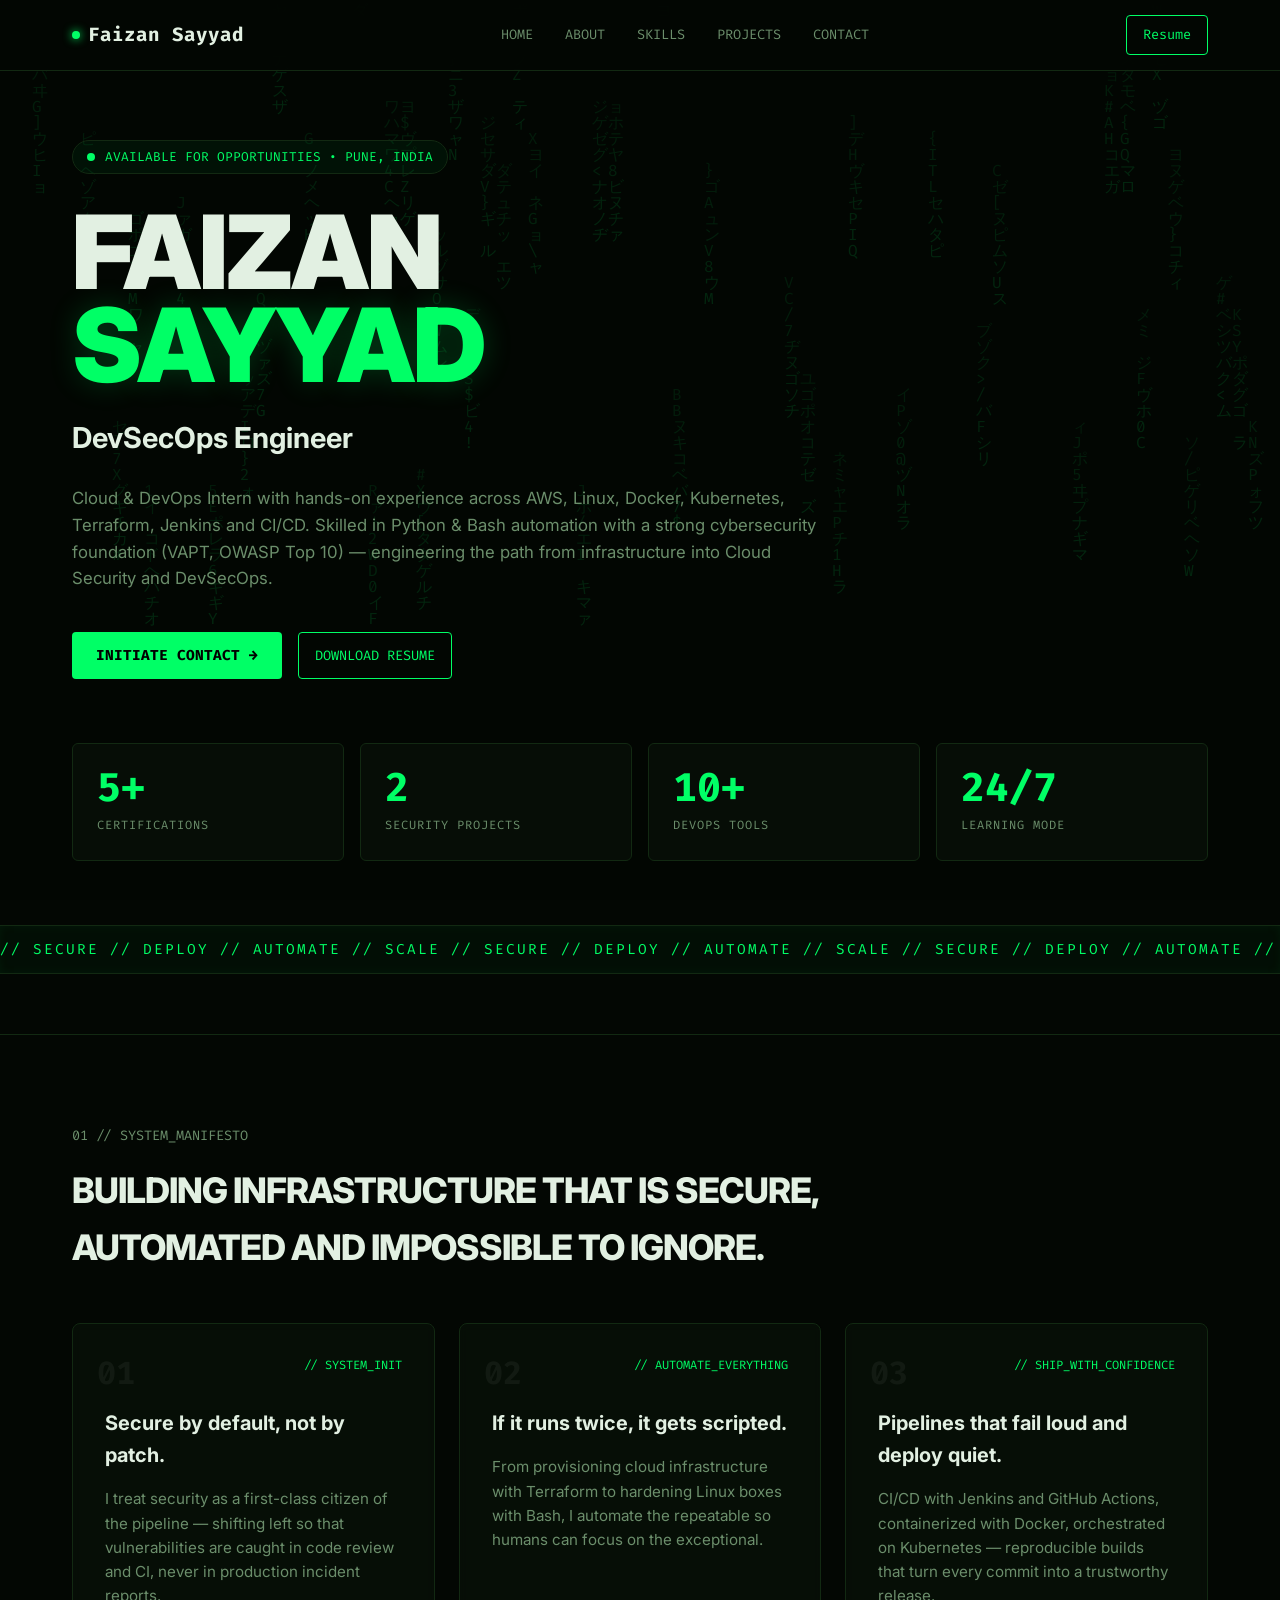
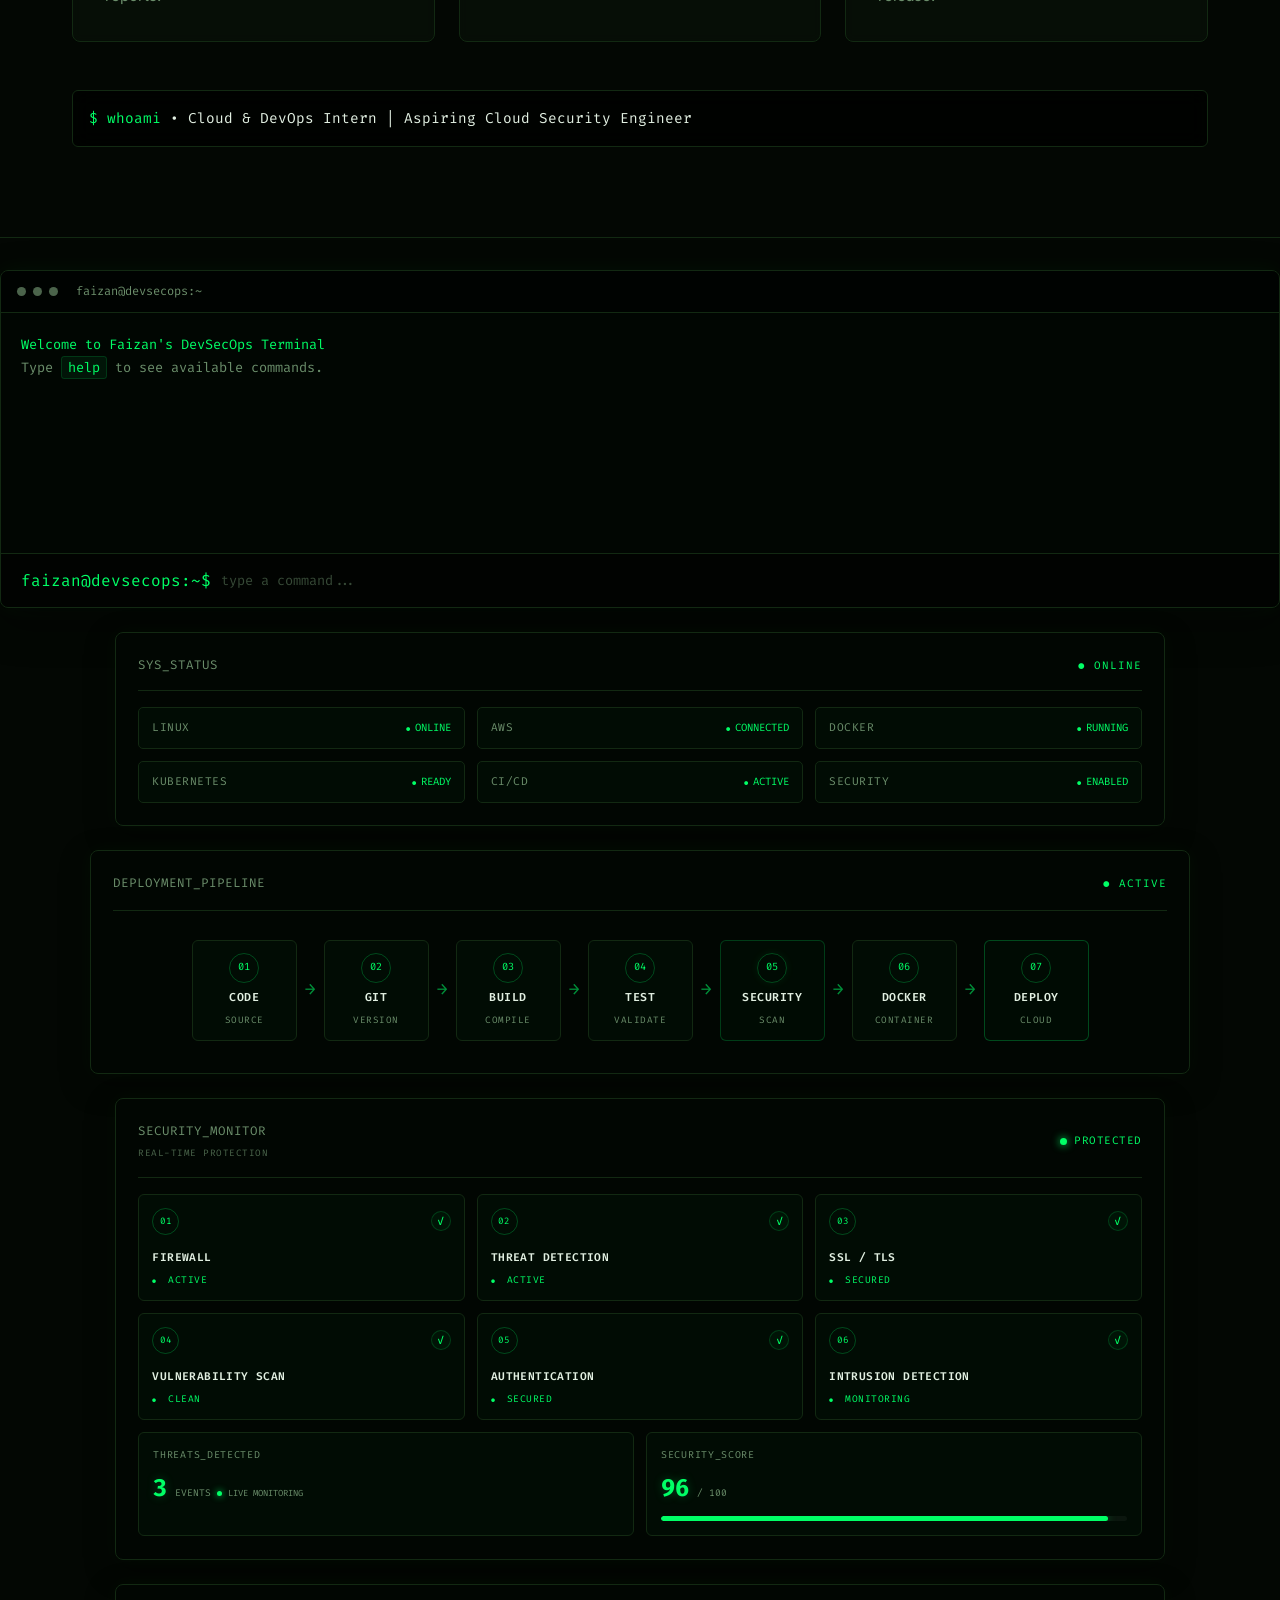
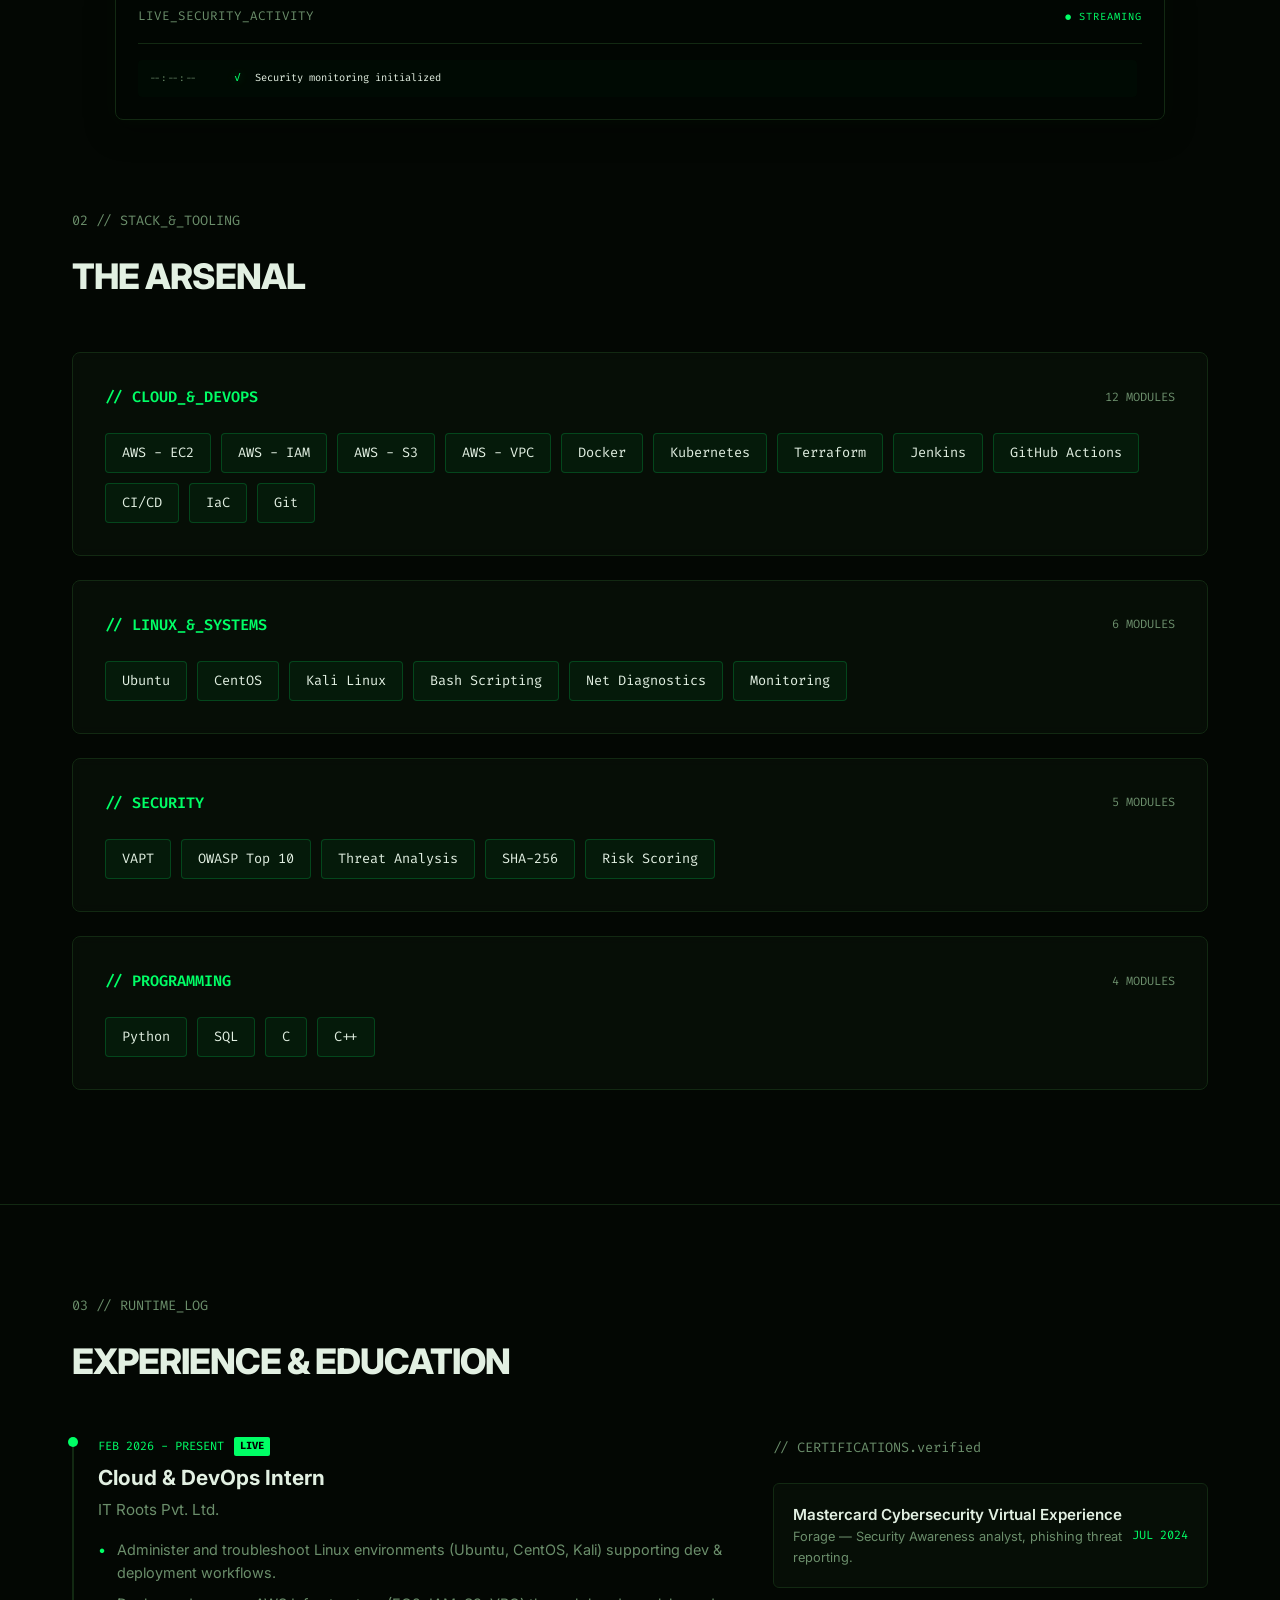
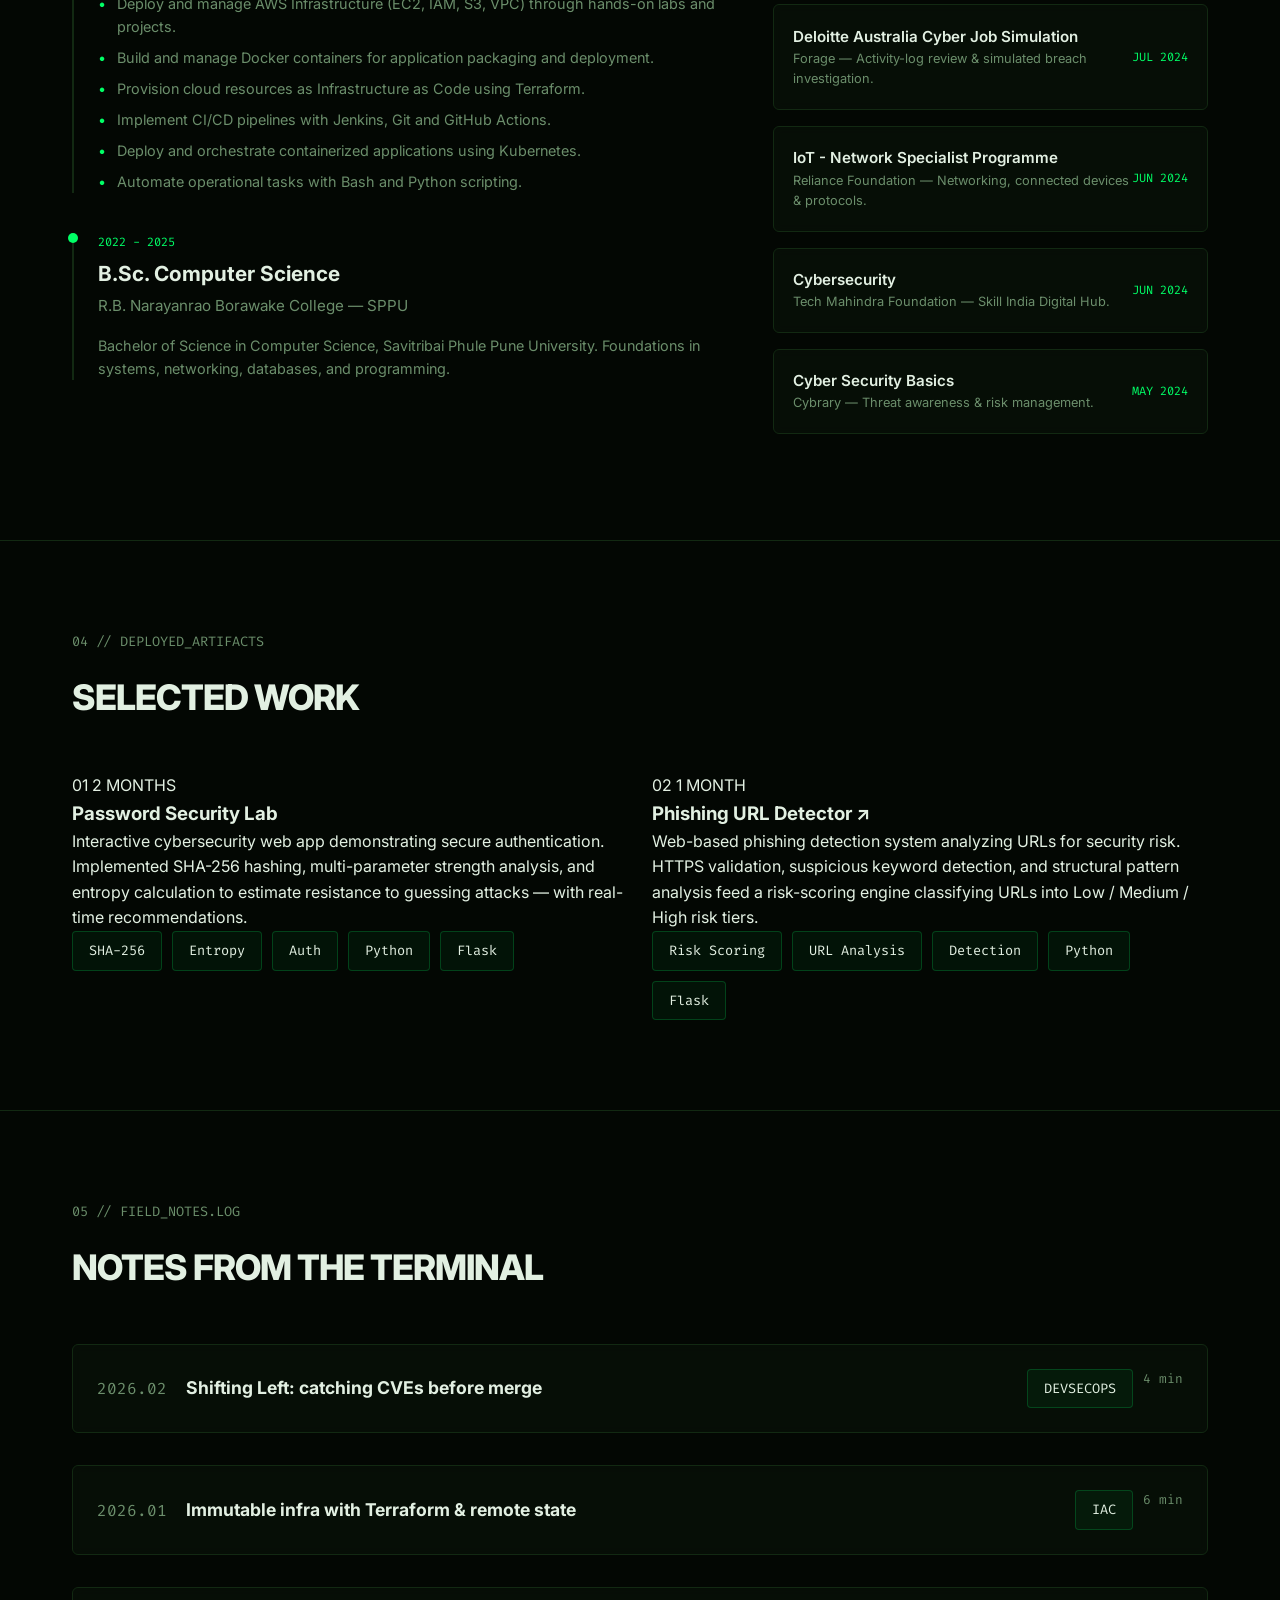
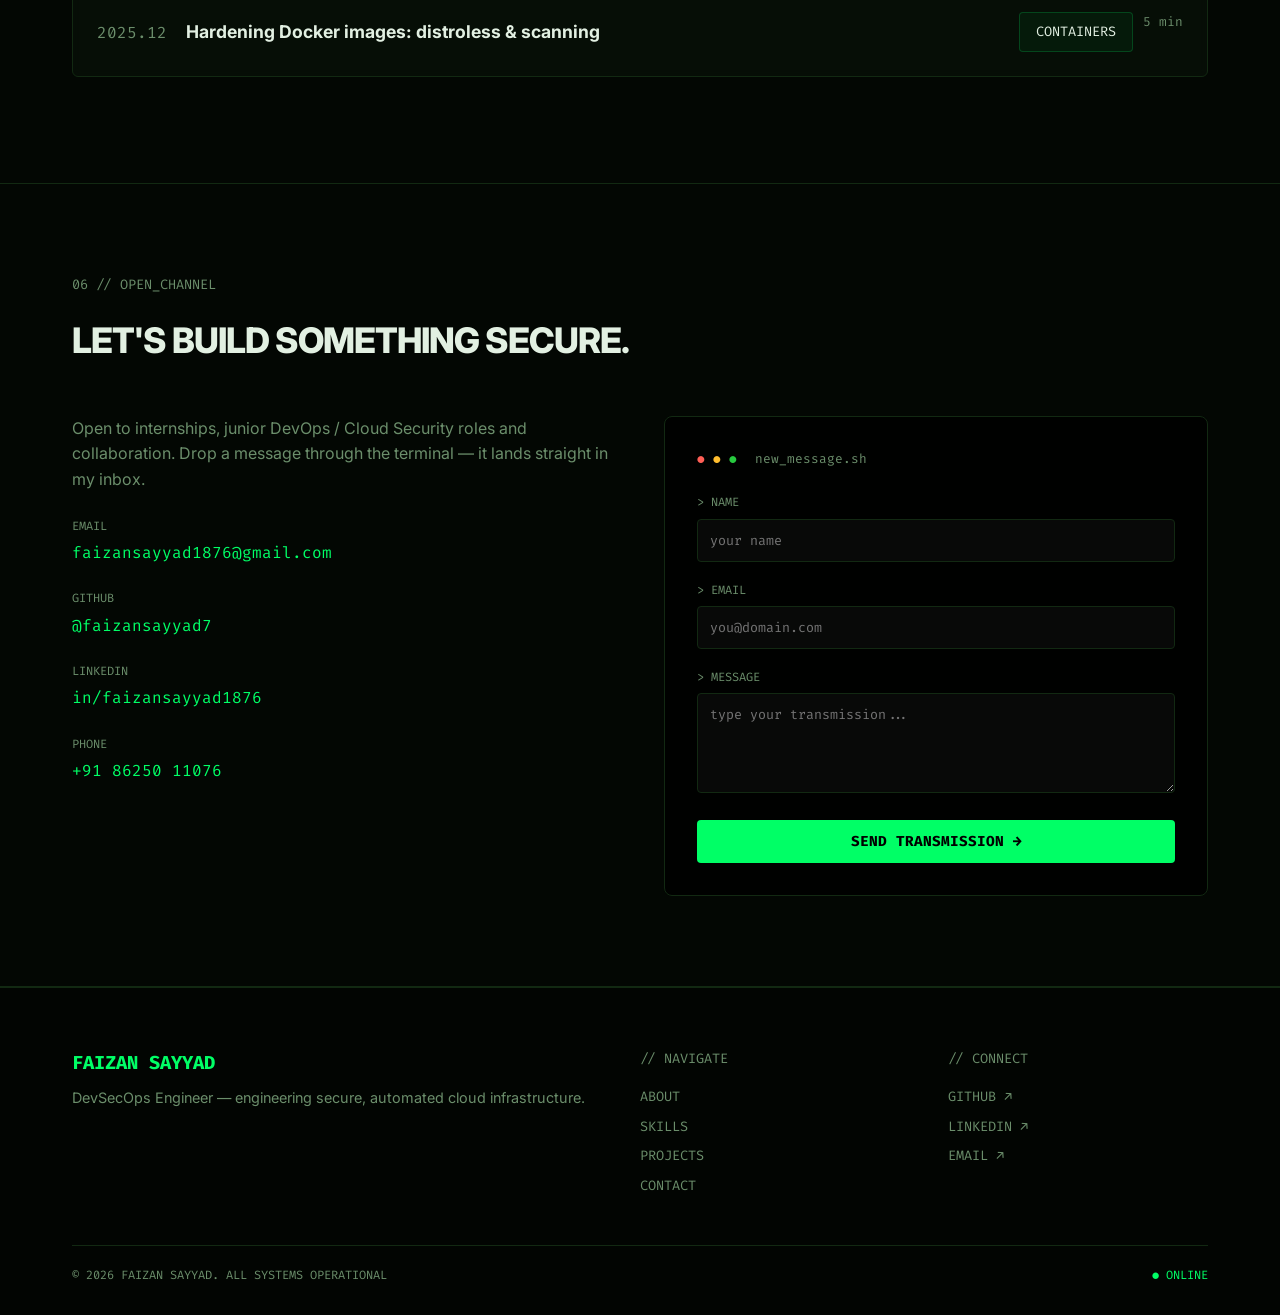
==== index.html @ 51229a8f "Initial DevSecOps portfolio" ====
<!DOCTYPE html>
<html lang="en">
<head>

    <meta charset="UTF-8">
    <meta name="viewport" content="width=device-width, initial-scale=1.0">

    <title>FAIZAN SAYYAD | DevSecOps Engineer</title>


    <!-- =========================================
         FONTS
    ========================================== -->

    <link rel="preconnect" href="https://fonts.googleapis.com">
    <link rel="preconnect" href="https://fonts.gstatic.com" crossorigin>

    <link
        href="https://fonts.googleapis.com/css2?family=Fira+Code:wght@300;400;500;600;700&family=Inter:wght@300;400;600;700;800;900&display=swap"
        rel="stylesheet"
    >


    <!-- =========================================
         CSS FILES
    ========================================== -->

    <link rel="stylesheet" href="css/01-variables.css">
    <link rel="stylesheet" href="css/02-base.css">
    <link rel="stylesheet" href="css/03-header.css">
    <link rel="stylesheet" href="css/04-hero.css">
    <link rel="stylesheet" href="css/05-about.css">
    <link rel="stylesheet" href="css/06-skills.css">
    <link rel="stylesheet" href="css/07-experience.css">
    <link rel="stylesheet" href="css/08-terminal.css">
    <link rel="stylesheet" href="css/08-projects.css">
    <link rel="stylesheet" href="css/09-contact.css">
    <link rel="stylesheet" href="css/09-system-status.css">
    <link rel="stylesheet" href="css/10-footer.css">
    <link rel="stylesheet" href="css/10-devops-pipeline.css">
    <link rel="stylesheet" href="css/11-responsive.css">
    <link rel="stylesheet" href="css/11-security-monitor.css">
    <link rel="stylesheet" href="css/12-security-activity.css">


    <!-- =========================================
         JAVASCRIPT
    ========================================== -->

    <script src="js/01-contact-form.js" defer></script>
    <script src="js/02-matrix.js" defer></script>
    <script src="js/03-animations.js" defer></script>
    <script src="js/04-typing.js" defer></script>
    <script src="js/05-projects.js" defer></script>
    <script src="js/06-main.js" defer></script>
    <script src="js/07-terminal.js" defer></script>
    <script src="js/08-system-status.js" defer></script>

</head>

<body>

    <!-- =========================================
         MATRIX BACKGROUND
    ========================================== -->

    <canvas id="matrix-bg"></canvas>


    <!-- =========================================
         HEADER / NAVIGATION
    ========================================== -->

    <header>

        <div class="container">

            <nav>

                <!-- Logo -->
                <a href="#hero" class="logo">
                    <span class="logo-dot"></span>
                    Faizan Sayyad
                </a>


                <!-- Navigation Links -->
                <ul class="nav-links">

                    <li>
                        <a href="#hero">Home</a>
                    </li>

                    <li>
                        <a href="#about">About</a>
                    </li>

                    <li>
                        <a href="#skills">Skills</a>
                    </li>

                    <li>
                        <a href="#projects">Projects</a>
                    </li>

                    <li>
                        <a href="#contact">Contact</a>
                    </li>

                </ul>


                <!-- Resume Button -->
                <a href="#" class="btn-outline">
                    Resume
                </a>

            </nav>

        </div>

    </header>

<!-- =========================================
     HERO SECTION
========================================= -->

    <section id="hero">
        <div class="container">
            <div class="status-badge">
                <span class="pulse"></span> AVAILABLE FOR OPPORTUNITIES • PUNE, INDIA
            </div>
            
            <h1 class="hero-title">
                FAIZAN
                <span>SAYYAD</span>
            </h1>

            <h2 class="hero-subtitle">DevSecOps Engineer</h2>

            <p class="hero-bio">
                Cloud & DevOps Intern with hands-on experience across AWS, Linux, Docker, Kubernetes, Terraform, Jenkins and CI/CD. Skilled in Python & Bash automation with a strong cybersecurity foundation (VAPT, OWASP Top 10) — engineering the path from infrastructure into Cloud Security and DevSecOps.
            </p>

            <div class="hero-actions">
                <a href="#contact" class="btn-solid">INITIATE CONTACT &rarr;</a>
                <a href="#work" class="btn-outline">DOWNLOAD RESUME</a>
            </div>

            <div class="stats-grid">
                <div class="stat-card">
                    <div class="stat-num">5+</div>
                    <div class="stat-label">Certifications</div>
                </div>
                <div class="stat-card">
                    <div class="stat-num">2</div>
                    <div class="stat-label">Security Projects</div>
                </div>
                <div class="stat-card">
                    <div class="stat-num">10+</div>
                    <div class="stat-label">DevOps Tools</div>
                </div>
                <div class="stat-card">
                    <div class="stat-num">24/7</div>
                    <div class="stat-label">Learning Mode</div>
                </div>
            </div>
        </div>

        <div class="ticker-bar">
            <div class="ticker-content">
                // SECURE // DEPLOY // AUTOMATE // SCALE // SECURE // DEPLOY // AUTOMATE // SCALE // SECURE // DEPLOY // AUTOMATE // SCALE //
            </div>
        </div>
    </section>
    <!-- =========================================
     END HERO SECTION
========================================= -->



    <!-- =========================================
     ABOUT SECTION
========================================= -->

    <section id="about">
        <div class="container">
            <span class="section-tag">01 // SYSTEM_MANIFESTO</span>
            <h2 class="section-heading">BUILDING INFRASTRUCTURE THAT IS SECURE, AUTOMATED AND IMPOSSIBLE TO IGNORE.</h2>

            <div class="cards-3">
                <div class="card">
                    <div class="card-num">01</div>
                    <div class="card-header">// SYSTEM_INIT</div>
                    <h3 class="card-title">Secure by default, not by patch.</h3>
                    <p class="card-text">I treat security as a first-class citizen of the pipeline — shifting left so that vulnerabilities are caught in code review and CI, never in production incident reports.</p>
                </div>

                <div class="card">
                    <div class="card-num">02</div>
                    <div class="card-header">// AUTOMATE_EVERYTHING</div>
                    <h3 class="card-title">If it runs twice, it gets scripted.</h3>
                    <p class="card-text">From provisioning cloud infrastructure with Terraform to hardening Linux boxes with Bash, I automate the repeatable so humans can focus on the exceptional.</p>
                </div>

                <div class="card">
                    <div class="card-num">03</div>
                    <div class="card-header">// SHIP_WITH_CONFIDENCE</div>
                    <h3 class="card-title">Pipelines that fail loud and deploy quiet.</h3>
                    <p class="card-text">CI/CD with Jenkins and GitHub Actions, containerized with Docker, orchestrated on Kubernetes — reproducible builds that turn every commit into a trustworthy release.</p>
                </div>
            </div>

            <div class="whoami-bar">
                <span class="text-green">$ whoami</span> • Cloud & DevOps Intern | Aspiring Cloud Security Engineer
            </div>
        </div>
    </section>

    <!-- =========================================
     END ABOUT SECTION
========================================= -->
<!-- =========================================
     INTERACTIVE DEVOPS TERMINAL
========================================= -->

<div class="dev-terminal" id="dev-terminal">

    <div class="terminal-topbar">
        <div class="terminal-dots">
            <span></span>
            <span></span>
            <span></span>
        </div>

        <div class="terminal-title">
            faizan@devsecops:~
        </div>
    </div>

    <div class="terminal-output">
        <div class="terminal-welcome">
            <span class="terminal-green">
                Welcome to Faizan's DevSecOps Terminal
            </span>

            <br>

            Type
            <span class="terminal-command">help</span>
            to see available commands.
        </div>
    </div>

    <div class="terminal-input-row">

        <span class="terminal-prompt">
            faizan@devsecops:~$
        </span>

        <input
            type="text"
            class="terminal-input"
            autocomplete="off"
            spellcheck="false"
            placeholder="type a command..."
        >

    </div>

</div>

<!-- =========================================
     LIVE SYSTEM STATUS
========================================= -->

<div class="system-status" id="system-status">

    <div class="system-status-header">
        <span>SYS_STATUS</span>
        <span class="status-online">● ONLINE</span>
    </div>

    <div class="status-list">

        <div class="status-item">
            <span class="status-name">LINUX</span>
            <span class="status-value">ONLINE</span>
        </div>

        <div class="status-item">
            <span class="status-name">AWS</span>
            <span class="status-value">CONNECTED</span>
        </div>

        <div class="status-item">
            <span class="status-name">DOCKER</span>
            <span class="status-value">RUNNING</span>
        </div>

        <div class="status-item">
            <span class="status-name">KUBERNETES</span>
            <span class="status-value">READY</span>
        </div>

        <div class="status-item">
            <span class="status-name">CI/CD</span>
            <span class="status-value">ACTIVE</span>
        </div>

        <div class="status-item">
            <span class="status-name">SECURITY</span>
            <span class="status-value">ENABLED</span>
        </div>

    </div>

</div>

<!-- =========================================
     DEVOPS PIPELINE
========================================= -->

<div class="devops-pipeline">

    <div class="pipeline-header">
        <span>DEPLOYMENT_PIPELINE</span>
        <span class="pipeline-status">● ACTIVE</span>
    </div>

    <div class="pipeline-flow">

        <div class="pipeline-stage">
            <div class="pipeline-icon">01</div>
            <div class="pipeline-name">CODE</div>
            <div class="pipeline-desc">SOURCE</div>
        </div>

        <div class="pipeline-arrow">→</div>

        <div class="pipeline-stage">
            <div class="pipeline-icon">02</div>
            <div class="pipeline-name">GIT</div>
            <div class="pipeline-desc">VERSION</div>
        </div>

        <div class="pipeline-arrow">→</div>

        <div class="pipeline-stage">
            <div class="pipeline-icon">03</div>
            <div class="pipeline-name">BUILD</div>
            <div class="pipeline-desc">COMPILE</div>
        </div>

        <div class="pipeline-arrow">→</div>

        <div class="pipeline-stage">
            <div class="pipeline-icon">04</div>
            <div class="pipeline-name">TEST</div>
            <div class="pipeline-desc">VALIDATE</div>
        </div>

        <div class="pipeline-arrow">→</div>

        <div class="pipeline-stage security-stage">
            <div class="pipeline-icon">05</div>
            <div class="pipeline-name">SECURITY</div>
            <div class="pipeline-desc">SCAN</div>
        </div>

        <div class="pipeline-arrow">→</div>

        <div class="pipeline-stage">
            <div class="pipeline-icon">06</div>
            <div class="pipeline-name">DOCKER</div>
            <div class="pipeline-desc">CONTAINER</div>
        </div>

        <div class="pipeline-arrow">→</div>

        <div class="pipeline-stage deploy-stage">
            <div class="pipeline-icon">07</div>
            <div class="pipeline-name">DEPLOY</div>
            <div class="pipeline-desc">CLOUD</div>
        </div>

    </div>

</div>

<!-- =========================================
     SECURITY THREAT MONITOR
========================================= -->

<div class="security-monitor" id="security-monitor">

    <div class="security-header">
        <div>
            <span class="security-label">SECURITY_MONITOR</span>
            <span class="security-subtitle">REAL-TIME PROTECTION</span>
        </div>

        <div class="security-status">
            <span class="security-status-dot"></span>
            PROTECTED
        </div>
    </div>


    <div class="security-grid">

        <div class="security-item">
            <div class="security-item-top">
                <span class="security-icon">01</span>
                <span class="security-check">✓</span>
            </div>

            <div class="security-name">
                FIREWALL
            </div>

            <div class="security-value">
                ACTIVE
            </div>
        </div>


        <div class="security-item">
            <div class="security-item-top">
                <span class="security-icon">02</span>
                <span class="security-check">✓</span>
            </div>

            <div class="security-name">
                THREAT DETECTION
            </div>

            <div class="security-value">
                ACTIVE
            </div>
        </div>


        <div class="security-item">
            <div class="security-item-top">
                <span class="security-icon">03</span>
                <span class="security-check">✓</span>
            </div>

            <div class="security-name">
                SSL / TLS
            </div>

            <div class="security-value">
                SECURED
            </div>
        </div>


        <div class="security-item">
            <div class="security-item-top">
                <span class="security-icon">04</span>
                <span class="security-check">✓</span>
            </div>

            <div class="security-name">
                VULNERABILITY SCAN
            </div>

            <div class="security-value">
                CLEAN
            </div>
        </div>


        <div class="security-item">
            <div class="security-item-top">
                <span class="security-icon">05</span>
                <span class="security-check">✓</span>
            </div>

            <div class="security-name">
                AUTHENTICATION
            </div>

            <div class="security-value">
                SECURED
            </div>
        </div>


        <div class="security-item">
            <div class="security-item-top">
                <span class="security-icon">06</span>
                <span class="security-check">✓</span>
            </div>

            <div class="security-name">
                INTRUSION DETECTION
            </div>

            <div class="security-value">
                MONITORING
            </div>
        </div>

    </div>

    <!-- =========================================
     LIVE SECURITY METRICS
========================================= -->

<div class="security-metrics">

    <div class="security-metric">

        <span class="metric-label">
            THREATS_DETECTED
        </span>

        <span
            class="metric-value"
            id="threat-counter"
        >
            0
        </span>

        <span class="metric-unit">
            EVENTS
        </span>

        <div class="live-indicator">
            LIVE MONITORING
        </div>

    </div>


    <div class="security-metric">

        <span class="metric-label">
            SECURITY_SCORE
        </span>

        <span
            class="metric-value"
            id="security-score-value"
        >
            0
        </span>

        <span class="metric-unit">
            / 100
        </span>

        <div class="security-score">
            <div
                class="security-score-bar"
                id="security-score-bar"
            ></div>
        </div>

    </div>

</div>

</div>

<!-- =========================================
     LIVE SECURITY ACTIVITY
========================================= -->

<div class="security-activity">

    <div class="activity-header">
        <span>LIVE_SECURITY_ACTIVITY</span>

        <span class="activity-live">
            ● STREAMING
        </span>
    </div>

    <div
        class="activity-feed"
        id="security-activity-feed"
    >

        <div class="activity-item">
            <span class="activity-time">
                --:--:--
            </span>

            <span class="activity-status">
                ✓
            </span>

            <span class="activity-message">
                Security monitoring initialized
            </span>
        </div>

    </div>

</div>

    <!-- =========================================
     SKILLS SECTION
========================================= -->

    <section id="skills">
        <div class="container">
            <span class="section-tag">02 // STACK_&_TOOLING</span>
            <h2 class="section-heading">THE ARSENAL</h2>

            <div class="skill-group">
                <div class="skill-header">
                    <span class="skill-title">// CLOUD_&_DEVOPS</span>
                    <span class="skill-count">12 MODULES</span>
                </div>
                <div class="badges">
                    <span class="badge">AWS - EC2</span>
                    <span class="badge">AWS - IAM</span>
                    <span class="badge">AWS - S3</span>
                    <span class="badge">AWS - VPC</span>
                    <span class="badge">Docker</span>
                    <span class="badge">Kubernetes</span>
                    <span class="badge">Terraform</span>
                    <span class="badge">Jenkins</span>
                    <span class="badge">GitHub Actions</span>
                    <span class="badge">CI/CD</span>
                    <span class="badge">IaC</span>
                    <span class="badge">Git</span>
                </div>
            </div>

            <div class="skill-group">
                <div class="skill-header">
                    <span class="skill-title">// LINUX_&_SYSTEMS</span>
                    <span class="skill-count">6 MODULES</span>
                </div>
                <div class="badges">
                    <span class="badge">Ubuntu</span>
                    <span class="badge">CentOS</span>
                    <span class="badge">Kali Linux</span>
                    <span class="badge">Bash Scripting</span>
                    <span class="badge">Net Diagnostics</span>
                    <span class="badge">Monitoring</span>
                </div>
            </div>

            <div class="skill-group">
                <div class="skill-header">
                    <span class="skill-title">// SECURITY</span>
                    <span class="skill-count">5 MODULES</span>
                </div>
                <div class="badges">
                    <span class="badge">VAPT</span>
                    <span class="badge">OWASP Top 10</span>
                    <span class="badge">Threat Analysis</span>
                    <span class="badge">SHA-256</span>
                    <span class="badge">Risk Scoring</span>
                </div>
            </div>

            <div class="skill-group">
                <div class="skill-header">
                    <span class="skill-title">// PROGRAMMING</span>
                    <span class="skill-count">4 MODULES</span>
                </div>
                <div class="badges">
                    <span class="badge">Python</span>
                    <span class="badge">SQL</span>
                    <span class="badge">C</span>
                    <span class="badge">C++</span>
                </div>
            </div>
        </div>
    </section>

    <!-- =========================================
     END SKILLS SECTION
========================================= -->

    <!-- Section 03: Experience & Education -->
    <section id="work">
        <div class="container">
            <span class="section-tag">03 // RUNTIME_LOG</span>
            <h2 class="section-heading">EXPERIENCE & EDUCATION</h2>

            <div class="dual-grid">
                <!-- Left: Experience -->
                <div>
                    <div class="exp-item">
                        <div class="exp-date">
                            FEB 2026 - PRESENT <span class="live-tag">LIVE</span>
                        </div>
                        <h3 class="exp-role">Cloud & DevOps Intern</h3>
                        <div class="exp-company">IT Roots Pvt. Ltd.</div>
                        <ul class="exp-bullets">
                            <li>Administer and troubleshoot Linux environments (Ubuntu, CentOS, Kali) supporting dev & deployment workflows.</li>
                            <li>Deploy and manage AWS Infrastructure (EC2, IAM, S3, VPC) through hands-on labs and projects.</li>
                            <li>Build and manage Docker containers for application packaging and deployment.</li>
                            <li>Provision cloud resources as Infrastructure as Code using Terraform.</li>
                            <li>Implement CI/CD pipelines with Jenkins, Git and GitHub Actions.</li>
                            <li>Deploy and orchestrate containerized applications using Kubernetes.</li>
                            <li>Automate operational tasks with Bash and Python scripting.</li>
                        </ul>
                    </div>

                    <div class="exp-item">
                        <div class="exp-date">2022 - 2025</div>
                        <h3 class="exp-role">B.Sc. Computer Science</h3>
                        <div class="exp-company">R.B. Narayanrao Borawake College — SPPU</div>
                        <p class="text-muted" style="font-size: 0.9rem;">Bachelor of Science in Computer Science, Savitribai Phule Pune University. Foundations in systems, networking, databases, and programming.</p>
                    </div>
                </div>

                <!-- Right: Certifications -->
                <div>
                    <span class="section-tag" style="margin-bottom: 1.5rem;">// CERTIFICATIONS.verified</span>

                    <div class="cert-card">
                        <div>
                            <div class="cert-title">Mastercard Cybersecurity Virtual Experience</div>
                            <div class="cert-desc">Forage — Security Awareness analyst, phishing threat reporting.</div>
                        </div>
                        <div class="cert-date">JUL 2024</div>
                    </div>

                    <div class="cert-card">
                        <div>
                            <div class="cert-title">Deloitte Australia Cyber Job Simulation</div>
                            <div class="cert-desc">Forage — Activity-log review & simulated breach investigation.</div>
                        </div>
                        <div class="cert-date">JUL 2024</div>
                    </div>

                    <div class="cert-card">
                        <div>
                            <div class="cert-title">IoT - Network Specialist Programme</div>
                            <div class="cert-desc">Reliance Foundation — Networking, connected devices & protocols.</div>
                        </div>
                        <div class="cert-date">JUN 2024</div>
                    </div>

                    <div class="cert-card">
                        <div>
                            <div class="cert-title">Cybersecurity</div>
                            <div class="cert-desc">Tech Mahindra Foundation — Skill India Digital Hub.</div>
                        </div>
                        <div class="cert-date">JUN 2024</div>
                    </div>

                    <div class="cert-card">
                        <div>
                            <div class="cert-title">Cyber Security Basics</div>
                            <div class="cert-desc">Cybrary — Threat awareness & risk management.</div>
                        </div>
                        <div class="cert-date">MAY 2024</div>
                    </div>
                </div>
            </div>
        </div>
    </section>

    <!-- =========================================
     PROJECTS SECTION
========================================= -->

    <section id="projects">
        <div class="container">
            <span class="section-tag">04 // DEPLOYED_ARTIFACTS</span>
            <h2 class="section-heading">SELECTED WORK</h2>

            <div class="cards-3">
                <div class="project-card">
                    <div class="project-top">
                        <span>01</span>
                        <span>2 MONTHS</span>
                    </div>
                    <h3 class="project-title">Password Security Lab</h3>
                    <p class="project-desc">Interactive cybersecurity web app demonstrating secure authentication. Implemented SHA-256 hashing, multi-parameter strength analysis, and entropy calculation to estimate resistance to guessing attacks — with real-time recommendations.</p>
                    <div class="badges">
                        <span class="badge">SHA-256</span>
                        <span class="badge">Entropy</span>
                        <span class="badge">Auth</span>
                        <span class="badge">Python</span>
                        <span class="badge">Flask</span>
                    </div>
                </div>

                <div class="project-card">
                    <div class="project-top">
                        <span>02</span>
                        <span>1 MONTH</span>
                    </div>
                    <h3 class="project-title">Phishing URL Detector &nearr;</h3>
                    <p class="project-desc">Web-based phishing detection system analyzing URLs for security risk. HTTPS validation, suspicious keyword detection, and structural pattern analysis feed a risk-scoring engine classifying URLs into Low / Medium / High risk tiers.</p>
                    <div class="badges">
                        <span class="badge">Risk Scoring</span>
                        <span class="badge">URL Analysis</span>
                        <span class="badge">Detection</span>
                        <span class="badge">Python</span>
                        <span class="badge">Flask</span>
                    </div>
                </div>
            </div>
        </div>
    </section>

    <!-- =========================================
     END PROJECTS SECTION
========================================= -->

    <!-- Section 05: Notes / Articles -->
    <section>
        <div class="container">
            <span class="section-tag">05 // FIELD_NOTES.LOG</span>
            <h2 class="section-heading">NOTES FROM THE TERMINAL</h2>

            <div style="display: flex; flex-direction: column; gap: 1rem;">
                <div class="cert-card" style="padding: 1.5rem;">
                    <div>
                        <span class="text-muted font-mono" style="margin-right: 15px;">2026.02</span>
                        <strong style="font-size: 1.1rem;">Shifting Left: catching CVEs before merge</strong>
                    </div>
                    <div class="badges">
                        <span class="badge">DEVSECOPS</span>
                        <span class="text-muted font-mono" style="font-size: 0.8rem;">4 min</span>
                    </div>
                </div>

                <div class="cert-card" style="padding: 1.5rem;">
                    <div>
                        <span class="text-muted font-mono" style="margin-right: 15px;">2026.01</span>
                        <strong style="font-size: 1.1rem;">Immutable infra with Terraform & remote state</strong>
                    </div>
                    <div class="badges">
                        <span class="badge">IAC</span>
                        <span class="text-muted font-mono" style="font-size: 0.8rem;">6 min</span>
                    </div>
                </div>

                <div class="cert-card" style="padding: 1.5rem;">
                    <div>
                        <span class="text-muted font-mono" style="margin-right: 15px;">2025.12</span>
                        <strong style="font-size: 1.1rem;">Hardening Docker images: distroless & scanning</strong>
                    </div>
                    <div class="badges">
                        <span class="badge">CONTAINERS</span>
                        <span class="text-muted font-mono" style="font-size: 0.8rem;">5 min</span>
                    </div>
                </div>
            </div>
        </div>
    </section>

    <!-- =========================================
     CONTACT SECTION
========================================= -->

    <section id="contact">
        <div class="container">
            <span class="section-tag">06 // OPEN_CHANNEL</span>
            <h2 class="section-heading">LET'S BUILD SOMETHING SECURE.</h2>

            <div class="contact-grid">
                <div class="contact-info">
                    <p class="text-muted">
                        Open to internships, junior DevOps / Cloud Security roles and collaboration. Drop a message through the terminal — it lands straight in my inbox.
                    </p>

                    <div class="info-row">
                        <span class="info-label">EMAIL</span>
                        <a href="mailto:faizansayyad1876@gmail.com" class="info-value">faizansayyad1876@gmail.com</a>
                    </div>

                    <div class="info-row">
                        <span class="info-label">GITHUB</span>
                        <a href="https://github.com/faizansayyad7" target="_blank" class="info-value">@faizansayyad7</a>
                    </div>

                    <div class="info-row">
                        <span class="info-label">LINKEDIN</span>
                        <a href="https://linkedin.com/in/faizansayyad1876" target="_blank" class="info-value">in/faizansayyad1876</a>
                    </div>

                    <div class="info-row">
                        <span class="info-label">PHONE</span>
                        <span class="info-value">+91 86250 11076</span>
                    </div>
                </div>

                <div class="terminal-box">
                    <div class="terminal-header">
                        <span style="color: #ff5f56;">●</span>
                        <span style="color: #ffbd2e;">●</span>
                        <span style="color: #27c93f;">●</span>
                        <span style="margin-left: 10px;">new_message.sh</span>
                    </div>
                    <form id="contact-form">
                        <div class="form-group">
                            <label>&gt; NAME</label>
                            <input type="text" class="form-control" placeholder="your name" required>
                        </div>
                        <div class="form-group">
                            <label>&gt; EMAIL</label>
                            <input type="email" class="form-control" placeholder="you@domain.com" required>
                        </div>
                        <div class="form-group">
                            <label>&gt; MESSAGE</label>
                            <textarea class="form-control" placeholder="type your transmission..." required></textarea>
                        </div>
                        <button type="submit" class="btn-solid" style="width: 100%;">SEND TRANSMISSION &rarr;</button>
                    </form>
                </div>
            </div>
        </div>
    </section>
    <!-- =========================================
     END CONTACT SECTION
========================================= -->

    <!-- =========================================
     FOOTER SECTION
========================================= -->

    <footer>
        <div class="container">
            <div class="footer-grid">
                <div>
                    <h3 class="font-mono text-green" style="margin-bottom: 0.5rem;">FAIZAN SAYYAD</h3>
                    <p class="text-muted" style="font-size: 0.9rem;">DevSecOps Engineer — engineering secure, automated cloud infrastructure.</p>
                </div>
                <div>
                    <span class="section-tag">// NAVIGATE</span>
                    <ul class="nav-links" style="flex-direction: column; gap: 8px;">
                        <li><a href="#hero">About</a></li>
                        <li><a href="#stack">Skills</a></li>
                        <li><a href="#projects">Projects</a></li>
                        <li><a href="#contact">Contact</a></li>
                    </ul>
                </div>
                <div>
                    <span class="section-tag">// CONNECT</span>
                    <ul class="nav-links" style="flex-direction: column; gap: 8px;">
                        <li><a href="https://github.com/faizansayyad7" target="_blank">GitHub &nearr;</a></li>
                        <li><a href="https://linkedin.com/in/faizansayyad1876" target="_blank">LinkedIn &nearr;</a></li>
                        <li><a href="mailto:faizansayyad1876@gmail.com">Email &nearr;</a></li>
                    </ul>
                </div>
            </div>

            <div class="footer-bottom">
                <div>&copy; 2026 FAIZAN SAYYAD. ALL SYSTEMS OPERATIONAL</div>
                <div class="text-green">● ONLINE</div>
            </div>
        </div>
    </footer>
    <!-- =========================================
     END FOOTER SECTION
========================================= -->

</body>
</html>
---- css/01-variables.css ----
/*==================================================
  File : 01-variables.css
  Purpose : Global Variables
  Author : Faizan Sayyad
==================================================*/

:root {

    /* ==========================
       Background Colors
    ========================== */

    --bg-color: #030703;
    --bg-card: rgba(8, 16, 8, 0.85);
    --bg-card-hover: #0d1a0d;

    /* ==========================
       Borders
    ========================== */

    --border-color: #122912;
    --border-glow: #00ff66;

    /* ==========================
       Accent Colors
    ========================== */

    --accent-green: #00ff66;
    --accent-dim: #00b347;

    /* ==========================
       Text Colors
    ========================== */

    --text-main: #e2f0e2;
    --text-muted: #6b8e6b;

    /* ==========================
       Fonts
    ========================== */

    --font-mono: "Fira Code", monospace;
    --font-sans: "Inter", sans-serif;

}
---- css/02-base.css ----
/*==================================================
  File : 02-base.css
  Purpose : Base Styles & Global Helpers
  Author : Faizan Sayyad
==================================================*/

/* ==========================================
   RESET
========================================== */

* {
    margin: 0;
    padding: 0;
    box-sizing: border-box;
}

html {
    scroll-behavior: smooth;
}

body {
    background-color: var(--bg-color);
    color: var(--text-main);
    font-family: var(--font-sans);
    line-height: 1.6;
    /* Removed the static grid background since we now have the live canvas */
}

/* ==========================================
   LIVE MATRIX BACKGROUND
========================================== */

#matrix-bg {
    position: fixed;
    top: 0;
    left: 0;
    width: 100vw;
    height: 100vh;
    z-index: -1;
    opacity: 0.12;
    pointer-events: none;
}

/* ==========================================
   CONTAINER
========================================== */

.container {
    max-width: 1200px;
    margin: 0 auto;
    padding: 0 2rem;
}

/* ==========================================
   TYPOGRAPHY HELPERS
========================================== */

.font-mono {
    font-family: var(--font-mono);
}

.text-green {
    color: var(--accent-green);
}

.text-muted {
    color: var(--text-muted);
}
---- css/03-header.css ----
/*==================================================
  File : 03-header.css
  Purpose : Header & Navigation
  Author : Faizan Sayyad
==================================================*/

/* ==========================================
   HEADER
========================================== */

header {
    position: fixed;
    top: 0;
    left: 0;
    width: 100%;
    background: rgba(3, 7, 3, 0.8);
    backdrop-filter: blur(12px);
    border-bottom: 1px solid var(--border-color);
    z-index: 1000;
}

/* ==========================================
   NAVBAR
========================================== */

nav {
    display: flex;
    justify-content: space-between;
    align-items: center;
    height: 70px;
}

/* ==========================================
   LOGO
========================================== */

.logo {
    font-family: var(--font-mono);
    font-weight: 700;
    font-size: 1.2rem;
    color: var(--text-main);
    text-decoration: none;
    display: flex;
    align-items: center;
    gap: 8px;
    transition: 0.3s ease;
}

.logo:hover {
    text-shadow: 0 0 10px rgba(0, 255, 102, 0.5);
}

.logo-dot {
    width: 8px;
    height: 8px;
    background: var(--accent-green);
    border-radius: 50%;
    box-shadow: 0 0 10px var(--accent-green);
}

/* ==========================================
   NAV LINKS
========================================== */

.nav-links {
    display: flex;
    gap: 2rem;
    list-style: none;
    font-family: var(--font-mono);
    font-size: 0.85rem;
    text-transform: uppercase;
}

.nav-links a {
    color: var(--text-muted);
    text-decoration: none;
    position: relative;
    padding-bottom: 4px;
    transition: 0.3s;
}

.nav-links a::after {
    content: "";
    position: absolute;
    width: 0;
    height: 2px;
    bottom: 0;
    left: 0;
    background-color: var(--accent-green);
    transition: width 0.3s cubic-bezier(0.25, 1, 0.5, 1);
}

.nav-links a:hover {
    color: var(--accent-green);
}

.nav-links a:hover::after {
    width: 100%;
}

/* ==========================================
   BUTTONS
========================================== */

.btn-outline {
    border: 1px solid var(--accent-green);
    color: var(--accent-green);
    padding: 8px 16px;
    font-family: var(--font-mono);
    font-size: 0.85rem;
    text-decoration: none;
    border-radius: 4px;
    transition: all 0.3s ease;
    display: inline-flex;
    align-items: center;
    gap: 6px;
}

.btn-outline:hover {
    background: rgba(0, 255, 102, 0.15);
    box-shadow: 0 0 15px rgba(0, 255, 102, 0.4);
    transform: translateY(-2px);
}

.btn-solid {
    background: var(--accent-green);
    color: #000;
    font-weight: 700;
    padding: 12px 24px;
    font-family: var(--font-mono);
    font-size: 0.9rem;
    text-decoration: none;
    border-radius: 4px;
    transition: all 0.3s cubic-bezier(0.175, 0.885, 0.32, 1.275);
    display: inline-flex;
    align-items: center;
    justify-content: center;
    gap: 8px;
    border: none;
    cursor: pointer;
}

.btn-solid:hover {
    box-shadow: 0 0 25px rgba(0, 255, 102, 0.6);
    transform: translateY(-3px) scale(1.02);
}
---- css/04-hero.css ----
/*==================================================
  File : 04-hero.css
  Purpose : Hero Section
  Author : Faizan Sayyad
==================================================*/

/* ==========================================
   HERO SECTION
========================================== */

#hero {
    padding-top: 140px;
    padding-bottom: 60px;
}

/* ==========================================
   STATUS BADGE
========================================== */

.status-badge {
    display: inline-flex;
    align-items: center;
    gap: 10px;
    font-family: var(--font-mono);
    font-size: 0.8rem;
    color: var(--accent-green);
    background: rgba(0, 255, 102, 0.05);
    border: 1px solid var(--border-color);
    padding: 6px 14px;
    border-radius: 20px;
    margin-bottom: 2rem;
    transition: 0.3s;
}

.status-badge:hover {
    border-color: rgba(0, 255, 102, 0.4);
    box-shadow: 0 0 10px rgba(0, 255, 102, 0.1);
}

.pulse {
    width: 8px;
    height: 8px;
    background: var(--accent-green);
    border-radius: 50%;
    animation: pulse 1.5s infinite;
}

@keyframes pulse {
    0% {
        transform: scale(0.95);
        box-shadow: 0 0 0 0 rgba(0, 255, 102, 0.7);
    }

    70% {
        transform: scale(1);
        box-shadow: 0 0 0 8px rgba(0, 255, 102, 0);
    }

    100% {
        transform: scale(0.95);
        box-shadow: 0 0 0 0 rgba(0, 255, 102, 0);
    }
}

/* ==========================================
   HERO CONTENT
========================================== */

.hero-title {
    font-size: clamp(3.5rem, 8vw, 7rem);
    font-weight: 900;
    line-height: 0.9;
    letter-spacing: -2px;
    margin-bottom: 1.5rem;
    text-transform: uppercase;
}

.hero-title span {
    display: block;
    color: var(--accent-green);
    text-shadow: 0 0 30px rgba(0, 255, 102, 0.2);
}

.hero-subtitle {
    font-size: 1.8rem;
    font-weight: 700;
    margin-bottom: 1.5rem;
}

.hero-bio {
    max-width: 750px;
    color: var(--text-muted);
    font-size: 1.05rem;
    margin-bottom: 2.5rem;
}

/* ==========================================
   HERO BUTTONS
========================================== */

.hero-actions {
    display: flex;
    gap: 1rem;
    flex-wrap: wrap;
    margin-bottom: 4rem;
}

/* ==========================================
   STATS GRID
========================================== */

.stats-grid {
    display: grid;
    grid-template-columns: repeat(auto-fit, minmax(200px, 1fr));
    gap: 1rem;
    margin-bottom: 4rem;
}

.stat-card {
    background: var(--bg-card);
    border: 1px solid var(--border-color);
    padding: 1.5rem;
    border-radius: 6px;
    transition: all 0.4s cubic-bezier(0.175, 0.885, 0.32, 1.275);
    backdrop-filter: blur(5px);
}

.stat-card:hover {
    transform: translateY(-5px);
    border-color: rgba(0, 255, 102, 0.3);
    box-shadow:
        0 10px 20px rgba(0, 0, 0, 0.5),
        0 0 15px rgba(0, 255, 102, 0.1) inset;
}

.stat-num {
    font-family: var(--font-mono);
    font-size: 2.5rem;
    font-weight: 700;
    color: var(--accent-green);
    line-height: 1;
    margin-bottom: 0.5rem;
}

.stat-label {
    font-family: var(--font-mono);
    font-size: 0.75rem;
    color: var(--text-muted);
    text-transform: uppercase;
    letter-spacing: 1px;
}

/* ==========================================
   TICKER BAR
========================================== */

.ticker-bar {
    background: rgba(0, 255, 102, 0.03);
    border-top: 1px solid var(--border-color);
    border-bottom: 1px solid var(--border-color);
    padding: 12px 0;
    overflow: hidden;
    white-space: nowrap;
    font-family: var(--font-mono);
    color: var(--accent-green);
    font-size: 0.9rem;
    letter-spacing: 2px;
    box-shadow: 0 0 10px rgba(0, 255, 102, 0.05) inset;
}

.ticker-content {
    display: inline-block;
    animation: ticker 25s linear infinite;
}

@keyframes ticker {
    0% {
        transform: translateX(0);
    }

    100% {
        transform: translateX(-50%);
    }
}
---- css/05-about.css ----
/*==================================================*
 * File : 05-about.css
 * Purpose : About Section & Feature Cards
 * Author : Faizan Sayyad
 *==================================================*/

/* ==========================================
   SECTIONS
========================================== */

section {
    padding: 90px 0;
    border-bottom: 1px solid var(--border-color);
}

.section-tag {
    font-family: var(--font-mono);
    color: var(--text-muted);
    font-size: 0.85rem;
    margin-bottom: 1rem;
    display: block;
}

.section-heading {
    font-size: 2.2rem;
    font-weight: 800;
    letter-spacing: -1px;
    margin-bottom: 3rem;
    max-width: 900px;
}


/* ==========================================
   CARDS GRID
========================================== */

.cards-3 {
    display: grid;
    grid-template-columns: repeat(auto-fit, minmax(300px, 1fr));
    gap: 1.5rem;
}


/* ==========================================
   FEATURE CARDS
========================================== */

.card {
    background: var(--bg-card);
    border: 1px solid var(--border-color);
    padding: 2rem;
    border-radius: 8px;
    position: relative;
    backdrop-filter: blur(5px);
    transition: all 0.4s cubic-bezier(0.175, 0.885, 0.32, 1.275);
}

.card:hover {
    border-color: var(--accent-green);
    transform: translateY(-8px) scale(1.01);
    box-shadow:
        0 15px 30px rgba(0, 0, 0, 0.6),
        0 0 20px rgba(0, 255, 102, 0.15);
}

.card-num {
    font-family: var(--font-mono);
    font-size: 2rem;
    font-weight: 700;
    color: rgba(255, 255, 255, 0.05);
    position: absolute;
    top: 1.5rem;
    left: 1.5rem;
    transition: color 0.4s;
}

.card:hover .card-num {
    color: rgba(0, 255, 102, 0.15);
}

.card-header {
    display: flex;
    justify-content: flex-end;
    font-family: var(--font-mono);
    font-size: 0.75rem;
    color: var(--accent-green);
    margin-bottom: 2rem;
}

.card-title {
    font-size: 1.25rem;
    font-weight: 700;
    margin-bottom: 1rem;
}

.card-text {
    color: var(--text-muted);
    font-size: 0.95rem;
}


/* ==========================================
   WHOAMI BAR
========================================== */

.whoami-bar {
    margin-top: 3rem;
    background: rgba(0, 0, 0, 0.7);
    backdrop-filter: blur(10px);
    border: 1px solid var(--border-color);
    padding: 1rem;
    font-family: var(--font-mono);
    font-size: 0.9rem;
    border-radius: 6px;
}
---- css/06-skills.css ----
/*==================================================
  File : 06-skills.css
  Purpose : Skills & Tech Badges
  Author : Faizan Sayyad
==================================================*/

/* ==========================================
   TECH BADGES / SKILLS
========================================== */

.skill-group {
    background: var(--bg-card);
    border: 1px solid var(--border-color);
    padding: 2rem;
    border-radius: 8px;
    margin-bottom: 1.5rem;
    backdrop-filter: blur(5px);
    transition: border-color 0.4s;
}

.skill-group:hover {
    border-color: rgba(0, 255, 102, 0.3);
}

.skill-header {
    display: flex;
    justify-content: space-between;
    align-items: center;
    margin-bottom: 1.5rem;
}

.skill-title {
    font-family: var(--font-mono);
    color: var(--accent-green);
    font-size: 0.95rem;
    font-weight: 600;
}

.skill-count {
    font-family: var(--font-mono);
    font-size: 0.75rem;
    color: var(--text-muted);
}

.badges {
    display: flex;
    flex-wrap: wrap;
    gap: 10px;
}

/* Hover Lift on Badges */

.badge {
    background: rgba(0, 255, 102, 0.05);
    border: 1px solid rgba(0, 255, 102, 0.2);
    color: var(--text-main);
    padding: 8px 16px;
    font-family: var(--font-mono);
    font-size: 0.85rem;
    border-radius: 4px;
    transition: all 0.3s cubic-bezier(0.25, 1, 0.5, 1);
    cursor: default;
}

.badge:hover {
    background: var(--accent-green);
    color: #000;
    font-weight: 600;
    transform: translateY(-4px);
    box-shadow: 0 5px 15px rgba(0, 255, 102, 0.3);
}
---- css/07-experience.css ----
/*==================================================*
 * File : 07-experience.css
 * Purpose : Experience, Education & Certifications
 * Author : Faizan Sayyad
 *==================================================*/


/* ==========================================
   EXPERIENCE & EDUCATION GRID
========================================== */

.dual-grid {
    display: grid;
    grid-template-columns: 1.2fr 0.8fr;
    gap: 3rem;
    align-items: start;
}


/* ==========================================
   EXPERIENCE ITEM
========================================== */

.exp-item {
    border-left: 2px solid var(--border-color);
    padding-left: 1.5rem;
    position: relative;
    margin-bottom: 2.5rem;
    transition: border-color 0.3s ease;
}

.exp-item:hover {
    border-left-color: var(--accent-green);
}


/* Timeline Dot */

.exp-item::before {
    content: '';
    position: absolute;
    left: -6px;
    top: 0;
    width: 10px;
    height: 10px;
    background: var(--accent-green);
    border-radius: 50%;
    transition: box-shadow 0.3s ease;
}

.exp-item:hover::before {
    box-shadow: 0 0 10px var(--accent-green);
}


/* ==========================================
   EXPERIENCE DATE
========================================== */

.exp-date {
    font-family: var(--font-mono);
    font-size: 0.75rem;
    color: var(--accent-green);
    margin-bottom: 0.3rem;

    display: flex;
    align-items: center;
    gap: 10px;
}


/* ==========================================
   LIVE TAG
========================================== */

.live-tag {
    background: var(--accent-green);
    color: #000;
    padding: 1px 6px;
    border-radius: 2px;
    font-weight: 700;
    font-size: 0.65rem;
}


/* ==========================================
   EXPERIENCE ROLE
========================================== */

.exp-role {
    font-size: 1.3rem;
    font-weight: 700;
    margin-bottom: 0.2rem;
}


/* ==========================================
   COMPANY
========================================== */

.exp-company {
    color: var(--text-muted);
    font-size: 0.95rem;
    margin-bottom: 1rem;
}


/* ==========================================
   EXPERIENCE BULLETS
========================================== */

.exp-bullets {
    list-style: none;
    color: var(--text-muted);
    font-size: 0.9rem;
    padding: 0;
    margin: 0;
}

.exp-bullets li {
    position: relative;
    padding-left: 1.2rem;
    margin-bottom: 0.5rem;
}

.exp-bullets li::before {
    content: "•";
    color: var(--accent-green);
    position: absolute;
    left: 0;
}


/* ==========================================
   CERTIFICATION CARDS
========================================== */

.cert-card {
    background: var(--bg-card);
    border: 1px solid var(--border-color);
    padding: 1.2rem;
    border-radius: 6px;
    margin-bottom: 1rem;

    display: flex;
    justify-content: space-between;
    align-items: center;

    transition: all 0.3s ease;
    backdrop-filter: blur(5px);
}

.cert-card:hover {
    border-color: rgba(0, 255, 102, 0.4);
    transform: translateX(5px);
    box-shadow: 0 5px 15px rgba(0, 0, 0, 0.5);
}


/* ==========================================
   CERTIFICATION TITLE
========================================== */

.cert-title {
    font-weight: 600;
    font-size: 0.95rem;
}


/* ==========================================
   CERTIFICATION DESCRIPTION
========================================== */

.cert-desc {
    font-size: 0.8rem;
    color: var(--text-muted);
}


/* ==========================================
   CERTIFICATION DATE
========================================== */

.cert-date {
    font-family: var(--font-mono);
    font-size: 0.75rem;
    color: var(--accent-green);
    white-space: nowrap;
}


/* ==========================================
   TABLET
========================================== */

@media (max-width: 900px) {

    .dual-grid {
        grid-template-columns: 1fr;
        gap: 2rem;
    }

}


/* ==========================================
   MOBILE
========================================== */

@media (max-width: 600px) {

    .dual-grid {
        grid-template-columns: 1fr;
    }

    .cert-card {
        flex-direction: column;
        align-items: flex-start;
        gap: 8px;
    }

}
---- css/08-terminal.css ----
/* ==================================================
   File : 08-terminal.css
   Purpose : Interactive DevSecOps Terminal
   Author : Faizan Sayyad
   ================================================== */


/* ==================================================
   TERMINAL CONTAINER
   ================================================== */

.dev-terminal {
    width: 100%;
    margin-top: 2rem;

    background: rgba(2, 7, 3, 0.92);

    border: 1px solid var(--border-color);
    border-radius: 8px;

    overflow: hidden;

    box-shadow:
        0 15px 40px rgba(0, 0, 0, 0.45),
        0 0 25px rgba(0, 255, 102, 0.05);

    backdrop-filter: blur(10px);

    transition:
        border-color 0.3s ease,
        box-shadow 0.3s ease;
}

.dev-terminal:hover {
    border-color: rgba(0, 255, 102, 0.35);

    box-shadow:
        0 15px 40px rgba(0, 0, 0, 0.55),
        0 0 30px rgba(0, 255, 102, 0.08);
}


/* ==================================================
   TERMINAL TOP BAR
   ================================================== */

.terminal-topbar {
    height: 42px;

    display: flex;
    align-items: center;

    padding: 0 16px;

    background: rgba(0, 0, 0, 0.55);

    border-bottom: 1px solid var(--border-color);
}


/* ==================================================
   TERMINAL DOTS
   ================================================== */

.terminal-dots {
    display: flex;
    align-items: center;
    gap: 7px;
}

.terminal-dots span {
    width: 9px;
    height: 9px;

    border-radius: 50%;

    background: var(--text-muted);

    opacity: 0.7;
}


/* ==================================================
   TERMINAL TITLE
   ================================================== */

.terminal-title {
    margin-left: 18px;

    font-family: var(--font-mono);
    font-size: 0.75rem;

    color: var(--text-muted);
}


/* ==================================================
   TERMINAL OUTPUT
   ================================================== */

.terminal-output {
    min-height: 240px;
    max-height: 360px;

    padding: 20px;

    overflow-y: auto;

    font-family: var(--font-mono);
    font-size: 0.85rem;

    line-height: 1.7;

    scrollbar-width: thin;
    scrollbar-color: var(--accent-green) transparent;
}


/* ==================================================
   WELCOME MESSAGE
   ================================================== */

.terminal-welcome {
    color: var(--text-muted);
}

.terminal-green {
    color: var(--accent-green);
}

.terminal-command {
    color: var(--accent-green);

    padding: 2px 6px;

    background: rgba(0, 255, 102, 0.06);

    border: 1px solid rgba(0, 255, 102, 0.15);

    border-radius: 3px;
}


/* ==================================================
   COMMAND LINE
   ================================================== */

.terminal-line {
    display: flex;
    align-items: flex-start;

    gap: 10px;

    margin-top: 12px;

    color: var(--text-main);
}

.terminal-prompt {
    color: var(--accent-green);

    white-space: nowrap;

    font-family: var(--font-mono);
}


/* ==================================================
   COMMAND RESULT
   ================================================== */

.terminal-result {
    margin: 4px 0 12px;

    color: var(--text-muted);

    font-family: var(--font-mono);
    font-size: 0.82rem;

    white-space: pre-wrap;

    line-height: 1.7;
}


/* ==================================================
   INPUT ROW
   ================================================== */

.terminal-input-row {
    display: flex;
    align-items: center;

    gap: 10px;

    padding: 14px 20px;

    background: rgba(0, 0, 0, 0.45);

    border-top: 1px solid var(--border-color);
}


/* ==================================================
   TERMINAL INPUT
   ================================================== */

.terminal-input {
    flex: 1;

    width: 100%;

    background: transparent;

    border: none;
    outline: none;

    color: var(--text-main);

    font-family: var(--font-mono);
    font-size: 0.85rem;

    caret-color: var(--accent-green);
}

.terminal-input::placeholder {
    color: var(--text-muted);

    opacity: 0.5;
}


/* ==================================================
   TERMINAL SCROLLBAR
   ================================================== */

.terminal-output::-webkit-scrollbar {
    width: 5px;
}

.terminal-output::-webkit-scrollbar-track {
    background: transparent;
}

.terminal-output::-webkit-scrollbar-thumb {
    background: var(--border-color);

    border-radius: 10px;
}

.terminal-output::-webkit-scrollbar-thumb:hover {
    background: var(--accent-green);
}


/* ==================================================
   MOBILE
   ================================================== */

@media (max-width: 600px) {

    .terminal-topbar {
        height: 38px;
        padding: 0 12px;
    }

    .terminal-title {
        font-size: 0.7rem;
        margin-left: 12px;
    }

    .terminal-output {
        min-height: 220px;
        padding: 15px;

        font-size: 0.75rem;
    }

    .terminal-input-row {
        padding: 12px 15px;

        gap: 7px;
    }

    .terminal-prompt {
        font-size: 0.72rem;
    }

    .terminal-input {
        font-size: 0.75rem;
    }

}
---- css/08-projects.css ----
/*==================================================
  File : 08-contact.css
  Purpose : Contact Section
  Author : Faizan Sayyad
==================================================*/

/* ==========================================
   CONTACT GRID
========================================== */

.contact-grid {
    display: grid;
    grid-template-columns: 1fr 1fr;
    gap: 3rem;
}

/* ==========================================
   CONTACT INFORMATION
========================================== */

.contact-info {
    display: flex;
    flex-direction: column;
    gap: 1.5rem;
}

.info-row {
    display: flex;
    flex-direction: column;
    gap: 4px;
}

.info-label {
    font-family: var(--font-mono);
    font-size: 0.75rem;
    color: var(--text-muted);
}

.info-value {
    font-family: var(--font-mono);
    font-size: 1rem;
    color: var(--accent-green);
    text-decoration: none;
    transition: text-shadow 0.3s;
}

.info-value:hover {
    text-shadow: 0 0 8px rgba(0, 255, 102, 0.5);
}

/* ==========================================
   TERMINAL CONTACT BOX
========================================== */

.terminal-box {
    background: rgba(0, 0, 0, 0.8);
    backdrop-filter: blur(10px);
    border: 1px solid var(--border-color);
    border-radius: 8px;
    padding: 2rem;
    transition: border-color 0.4s, box-shadow 0.4s;
}

.terminal-box:hover {
    border-color: rgba(0, 255, 102, 0.3);
    box-shadow: 0 10px 30px rgba(0, 0, 0, 0.5);
}

/* ==========================================
   TERMINAL HEADER
========================================== */

.terminal-header {
    font-family: var(--font-mono);
    font-size: 0.8rem;
    color: var(--text-muted);
    margin-bottom: 1.5rem;
    display: flex;
    align-items: center;
    gap: 8px;
}

/* ==========================================
   FORM
========================================== */

.form-group {
    margin-bottom: 1.2rem;
}

.form-group label {
    display: block;
    font-family: var(--font-mono);
    font-size: 0.75rem;
    color: var(--text-muted);
    margin-bottom: 6px;
}

.form-control {
    width: 100%;
    background: rgba(255, 255, 255, 0.03);
    border: 1px solid var(--border-color);
    padding: 12px;
    color: var(--text-main);
    font-family: var(--font-mono);
    border-radius: 4px;
    outline: none;
    transition: all 0.3s ease;
}

.form-control:focus {
    border-color: var(--accent-green);
    background: rgba(0, 255, 102, 0.02);
    box-shadow: 0 0 10px rgba(0, 255, 102, 0.1) inset;
}

textarea.form-control {
    resize: vertical;
    min-height: 100px;
}
---- css/09-contact.css ----
/*==================================================
  File : 09-footer.css
  Purpose : Footer Section
  Author : Faizan Sayyad
==================================================*/

/* ==========================================
   FOOTER
========================================== */

footer {
    padding: 60px 0 30px;
    background: #020502;
    border-top: 1px solid var(--border-color);
}

/* ==========================================
   FOOTER GRID
========================================== */

.footer-grid {
    display: grid;
    grid-template-columns: 2fr 1fr 1fr;
    gap: 3rem;
    margin-bottom: 3rem;
}

/* ==========================================
   FOOTER BOTTOM
========================================== */

.footer-bottom {
    display: flex;
    justify-content: space-between;
    align-items: center;
    border-top: 1px solid var(--border-color);
    padding-top: 20px;
    font-family: var(--font-mono);
    font-size: 0.75rem;
    color: var(--text-muted);
}
---- css/09-system-status.css ----
/* ==================================================
   File : 09-system-status.css
   Purpose : Live DevSecOps System Status
   Author : Faizan Sayyad
   ================================================== */


/* ==================================================
   SYSTEM STATUS
   ================================================== */

.system-status {
    width: 100%;
    max-width: 1050px;

    margin: 1.5rem auto 0;

    background: rgba(2, 7, 3, 0.88);

    border: 1px solid var(--border-color);
    border-radius: 8px;

    padding: 1.4rem;

    backdrop-filter: blur(10px);

    box-shadow:
        0 10px 30px rgba(0, 0, 0, 0.35),
        0 0 20px rgba(0, 255, 102, 0.04);

    transition:
        border-color 0.3s ease,
        box-shadow 0.3s ease;
}

.system-status:hover {
    border-color: rgba(0, 255, 102, 0.3);

    box-shadow:
        0 12px 30px rgba(0, 0, 0, 0.45),
        0 0 25px rgba(0, 255, 102, 0.07);
}


/* ==================================================
   STATUS HEADER
   ================================================== */

.system-status-header {
    display: flex;

    justify-content: space-between;
    align-items: center;

    padding-bottom: 0.9rem;
    margin-bottom: 1rem;

    border-bottom: 1px solid var(--border-color);

    font-family: var(--font-mono);
    font-size: 0.78rem;

    color: var(--text-muted);

    letter-spacing: 1px;
}


/* ==================================================
   ONLINE INDICATOR
   ================================================== */

.status-online {
    color: var(--accent-green);

    font-size: 0.68rem;

    animation: statusPulse 1.8s ease-in-out infinite;
}

@keyframes statusPulse {

    0%,
    100% {
        opacity: 1;
    }

    50% {
        opacity: 0.45;
    }

}


/* ==================================================
   STATUS LIST
   ================================================== */

.status-list {
    display: grid;

    grid-template-columns:
        repeat(3, minmax(180px, 1fr));

    gap: 12px;
}


/* ==================================================
   STATUS ITEM
   ================================================== */

.status-item {
    display: flex;

    justify-content: space-between;
    align-items: center;

    gap: 12px;

    min-width: 0;

    padding: 11px 13px;

    background: rgba(0, 255, 102, 0.025);

    border: 1px solid var(--border-color);

    border-radius: 5px;

    font-family: var(--font-mono);

    opacity: 0.25;

    transform: translateY(5px);

    transition:
        opacity 0.4s ease,
        transform 0.4s ease,
        border-color 0.3s ease,
        background 0.3s ease;
}


/* ==================================================
   ACTIVE STATUS
   ================================================== */

.status-item.status-active {
    opacity: 1;

    transform: translateY(0);
}

.status-item:hover {
    border-color: rgba(0, 255, 102, 0.3);

    background: rgba(0, 255, 102, 0.05);
}


/* ==================================================
   STATUS NAME
   ================================================== */

.status-name {
    color: var(--text-muted);

    font-size: 0.7rem;

    letter-spacing: 0.5px;

    overflow: hidden;

    text-overflow: ellipsis;

    white-space: nowrap;
}


/* ==================================================
   STATUS VALUE
   ================================================== */

.status-value {
    color: var(--accent-green);

    font-size: 0.66rem;

    white-space: nowrap;

    flex-shrink: 0;
}


/* ==================================================
   STATUS DOT
   ================================================== */

.status-value::before {
    content: "●";

    margin-right: 5px;

    font-size: 0.45rem;

    color: var(--accent-green);
}


/* ==================================================
   TABLET
   ================================================== */

@media (max-width: 900px) {

    .system-status {
        max-width: 100%;
    }

    .status-list {
        grid-template-columns:
            repeat(2, minmax(180px, 1fr));
    }

}


/* ==================================================
   MOBILE
   ================================================== */

@media (max-width: 600px) {

    .system-status {
        margin-top: 1.2rem;

        padding: 1rem;

        border-radius: 6px;
    }

    .system-status-header {
        font-size: 0.72rem;
    }

    .status-list {
        grid-template-columns: 1fr;

        gap: 8px;
    }

    .status-item {
        padding: 10px 12px;
    }

    .status-name {
        font-size: 0.66rem;
    }

    .status-value {
        font-size: 0.62rem;
    }

}
---- css/10-footer.css ----
/* ==================================================
   File : 10-footer.css
   Purpose : Footer Section
   Author : Faizan Sayyad
   ================================================== */


/* ==================================================
   FOOTER
   ================================================== */

footer {
    padding: 60px 0 30px;
    background: #020502;
    border-top: 1px solid var(--border-color);
}


/* ==================================================
   FOOTER GRID
   ================================================== */

.footer-grid {
    display: grid;
    grid-template-columns: 2fr 1fr 1fr;
    gap: 3rem;
    margin-bottom: 3rem;
}


/* ==================================================
   FOOTER BOTTOM
   ================================================== */

.footer-bottom {
    display: flex;
    justify-content: space-between;
    align-items: center;

    border-top: 1px solid var(--border-color);
    padding-top: 20px;

    font-family: var(--font-mono);
    font-size: 0.75rem;
    color: var(--text-muted);
}


/* ==================================================
   FOOTER LINKS
   ================================================== */

footer a {
    color: var(--text-muted);
    text-decoration: none;

    transition:
        color 0.3s ease,
        text-shadow 0.3s ease;
}

footer a:hover {
    color: var(--accent-green);
    text-shadow: 0 0 8px rgba(0, 255, 102, 0.4);
}
---- css/10-devops-pipeline.css ----
/* ==================================================
   File : 10-devops-pipeline.css
   Purpose : DevOps CI/CD Pipeline
   Author : Faizan Sayyad
   ================================================== */


/* ==================================================
   PIPELINE CONTAINER
   ================================================== */

.devops-pipeline {
    width: 100%;
    max-width: 1100px;

    margin: 1.5rem auto 0;

    padding: 1.4rem;

    background: rgba(2, 7, 3, 0.88);

    border: 1px solid var(--border-color);
    border-radius: 8px;

    backdrop-filter: blur(10px);

    box-shadow:
        0 10px 30px rgba(0, 0, 0, 0.35),
        0 0 20px rgba(0, 255, 102, 0.04);

    transition:
        border-color 0.3s ease,
        box-shadow 0.3s ease;
}

.devops-pipeline:hover {
    border-color: rgba(0, 255, 102, 0.3);

    box-shadow:
        0 12px 35px rgba(0, 0, 0, 0.45),
        0 0 30px rgba(0, 255, 102, 0.07);
}


/* ==================================================
   PIPELINE HEADER
   ================================================== */

.pipeline-header {
    display: flex;

    justify-content: space-between;
    align-items: center;

    padding-bottom: 1rem;
    margin-bottom: 1.5rem;

    border-bottom: 1px solid var(--border-color);

    font-family: var(--font-mono);
    font-size: 0.78rem;

    color: var(--text-muted);

    letter-spacing: 1px;
}

.pipeline-status {
    color: var(--accent-green);

    font-size: 0.68rem;

    animation: pipelinePulse 1.8s ease-in-out infinite;
}

@keyframes pipelinePulse {

    0%,
    100% {
        opacity: 1;
    }

    50% {
        opacity: 0.45;
    }

}


/* ==================================================
   PIPELINE FLOW
   ================================================== */

.pipeline-flow {
    display: flex;

    align-items: center;
    justify-content: center;

    gap: 8px;

    overflow-x: auto;

    padding: 5px 2px 10px;

    scrollbar-width: thin;
    scrollbar-color: var(--border-color) transparent;
}

.pipeline-flow::-webkit-scrollbar {
    height: 4px;
}

.pipeline-flow::-webkit-scrollbar-track {
    background: transparent;
}

.pipeline-flow::-webkit-scrollbar-thumb {
    background: var(--border-color);

    border-radius: 10px;
}


/* ==================================================
   PIPELINE STAGE
   ================================================== */

.pipeline-stage {
    flex: 0 0 105px;

    min-height: 100px;

    display: flex;

    flex-direction: column;

    align-items: center;
    justify-content: center;

    gap: 6px;

    padding: 12px 8px;

    background: rgba(0, 255, 102, 0.025);

    border: 1px solid var(--border-color);

    border-radius: 6px;

    font-family: var(--font-mono);

    cursor: default;

    transition:
        transform 0.3s ease,
        border-color 0.3s ease,
        background 0.3s ease,
        box-shadow 0.3s ease;
}

.pipeline-stage:hover {
    transform: translateY(-5px);

    border-color: var(--accent-green);

    background: rgba(0, 255, 102, 0.06);

    box-shadow:
        0 8px 20px rgba(0, 0, 0, 0.35),
        0 0 15px rgba(0, 255, 102, 0.08);
}


/* ==================================================
   PIPELINE NUMBER
   ================================================== */

.pipeline-icon {
    width: 30px;
    height: 30px;

    display: flex;

    align-items: center;
    justify-content: center;

    border: 1px solid rgba(0, 255, 102, 0.25);

    border-radius: 50%;

    color: var(--accent-green);

    font-size: 0.65rem;

    transition:
        background 0.3s ease,
        box-shadow 0.3s ease;
}

.pipeline-stage:hover .pipeline-icon {
    background: rgba(0, 255, 102, 0.1);

    box-shadow:
        0 0 12px rgba(0, 255, 102, 0.25);
}


/* ==================================================
   PIPELINE NAME
   ================================================== */

.pipeline-name {
    color: var(--text-main);

    font-size: 0.72rem;

    font-weight: 600;

    letter-spacing: 0.5px;

    text-align: center;
}


/* ==================================================
   PIPELINE DESCRIPTION
   ================================================== */

.pipeline-desc {
    color: var(--text-muted);

    font-size: 0.58rem;

    letter-spacing: 0.5px;

    text-align: center;
}


/* ==================================================
   PIPELINE ARROW
   ================================================== */

.pipeline-arrow {
    flex: 0 0 auto;

    color: var(--accent-green);

    font-family: var(--font-mono);

    font-size: 1.1rem;

    opacity: 0.55;

    transition:
        opacity 0.3s ease,
        transform 0.3s ease;
}

.devops-pipeline:hover .pipeline-arrow {
    opacity: 1;

    transform: translateX(2px);
}


/* ==================================================
   SECURITY STAGE
   ================================================== */

.security-stage {
    border-color: rgba(0, 255, 102, 0.2);
}

.security-stage .pipeline-icon {
    box-shadow:
        0 0 8px rgba(0, 255, 102, 0.08);
}


/* ==================================================
   DEPLOY STAGE
   ================================================== */

.deploy-stage {
    border-color: rgba(0, 255, 102, 0.25);
}


/* ==================================================
   TABLET
   ================================================== */

@media (max-width: 900px) {

    .devops-pipeline {
        max-width: 100%;
    }

    .pipeline-flow {
        justify-content: flex-start;
    }

}


/* ==================================================
   MOBILE
   ================================================== */

@media (max-width: 600px) {

    .devops-pipeline {
        padding: 1rem;

        border-radius: 6px;
    }

    .pipeline-header {
        font-size: 0.7rem;

        margin-bottom: 1rem;
    }

    .pipeline-flow {
        justify-content: flex-start;

        gap: 6px;

        padding-bottom: 8px;
    }

    .pipeline-stage {
        flex-basis: 90px;

        min-height: 90px;

        padding: 10px 6px;
    }

    .pipeline-icon {
        width: 26px;
        height: 26px;

        font-size: 0.58rem;
    }

    .pipeline-name {
        font-size: 0.65rem;
    }

    .pipeline-desc {
        font-size: 0.52rem;
    }

    .pipeline-arrow {
        font-size: 0.9rem;
    }

}

/* ==================================================
   PIPELINE FLOW ANIMATION
   ================================================== */

.pipeline-stage {
    position: relative;
    overflow: hidden;
}


/* Moving scan line */

.pipeline-stage::after {
    content: "";

    position: absolute;

    top: 0;
    left: -100%;

    width: 45%;
    height: 100%;

    background: linear-gradient(
        90deg,
        transparent,
        rgba(0, 255, 102, 0.08),
        transparent
    );

    animation: pipelineScan 3.5s linear infinite;

    pointer-events: none;
}


@keyframes pipelineScan {

    0% {
        left: -100%;
    }

    100% {
        left: 200%;
    }

}


/* ==================================================
   PIPELINE SIGNAL
   ================================================== */

.pipeline-arrow {
    position: relative;
}


/* Green travelling signal */

.pipeline-arrow::after {
    content: "●";

    position: absolute;

    left: -8px;
    top: 50%;

    transform: translateY(-50%);

    color: var(--accent-green);

    font-size: 0.4rem;

    opacity: 0;

    filter:
        drop-shadow(
            0 0 5px var(--accent-green)
        );

    animation: pipelineSignal 2.8s linear infinite;
}


/* Different animation delay for each arrow */

.pipeline-arrow:nth-of-type(2)::after {
    animation-delay: 0.4s;
}

.pipeline-arrow:nth-of-type(4)::after {
    animation-delay: 0.8s;
}

.pipeline-arrow:nth-of-type(6)::after {
    animation-delay: 1.2s;
}

.pipeline-arrow:nth-of-type(8)::after {
    animation-delay: 1.6s;
}

.pipeline-arrow:nth-of-type(10)::after {
    animation-delay: 2s;
}

.pipeline-arrow:nth-of-type(12)::after {
    animation-delay: 2.4s;
}


@keyframes pipelineSignal {

    0% {
        left: -10px;
        opacity: 0;
    }

    15% {
        opacity: 1;
    }

    75% {
        opacity: 1;
    }

    100% {
        left: calc(100% + 10px);
        opacity: 0;
    }

}


/* ==================================================
   ACTIVE DEPLOY GLOW
   ================================================== */

.deploy-stage {
    animation: deployGlow 3s ease-in-out infinite;
}


@keyframes deployGlow {

    0%,
    100% {
        box-shadow:
            0 0 0 rgba(0, 255, 102, 0);
    }

    50% {
        box-shadow:
            0 0 18px rgba(0, 255, 102, 0.12);
    }

}
---- css/11-responsive.css ----
/* ==================================================
   File : 11-responsive.css
   Purpose : Responsive Design
   Author : Faizan Sayyad
   ================================================== */


/* ==================================================
   TABLET
   ================================================== */

@media (max-width: 900px) {

    .container {
        padding-left: 1.5rem;
        padding-right: 1.5rem;
    }

    .nav-links {
        gap: 1.2rem;
    }

    .dual-grid {
        grid-template-columns: 1fr;
    }

    .contact-grid {
        grid-template-columns: 1fr;
    }

    .footer-grid {
        grid-template-columns: 1fr 1fr;
    }

}


/* ==================================================
   MOBILE
   ================================================== */

@media (max-width: 768px) {

    .container {
        padding-left: 1.2rem;
        padding-right: 1.2rem;
    }

    /* Navigation */

    nav {
        height: 64px;
    }

    .nav-links {
        display: none;
    }

    .btn-outline {
        padding: 7px 12px;
        font-size: 0.75rem;
    }


    /* Hero */

    #hero {
        padding-top: 110px;
        padding-bottom: 50px;
    }

    .hero-title {
        font-size: clamp(2.8rem, 13vw, 5rem);
        letter-spacing: -1.5px;
    }

    .hero-subtitle {
        font-size: 1.4rem;
    }

    .hero-bio {
        font-size: 0.95rem;
    }

    .hero-actions {
        margin-bottom: 3rem;
    }


    /* Sections */

    section {
        padding: 65px 0;
    }

    .section-heading {
        font-size: 1.8rem;
        margin-bottom: 2rem;
    }


    /* Cards */

    .cards-3 {
        grid-template-columns: 1fr;
    }

    .card {
        padding: 1.5rem;
    }


    /* Skills */

    .skill-group {
        padding: 1.5rem;
    }


    /* Experience */

    .dual-grid {
        grid-template-columns: 1fr;
        gap: 2rem;
    }

    .exp-item {
        padding-left: 1.2rem;
    }


    /* Projects */

    .project-card {
        padding: 1.5rem;
    }

    .project-title {
        font-size: 1.5rem;
    }


    /* Contact */

    .contact-grid {
        grid-template-columns: 1fr;
        gap: 2rem;
    }

    .terminal-box {
        padding: 1.5rem;
    }


    /* Footer */

    .footer-grid {
        grid-template-columns: 1fr;
        gap: 2rem;
    }

    .footer-bottom {
        flex-direction: column;
        align-items: flex-start;
        gap: 10px;
    }

}


/* ==================================================
   SMALL MOBILE
   ================================================== */

@media (max-width: 500px) {

    .container {
        padding-left: 1rem;
        padding-right: 1rem;
    }

    .logo {
        font-size: 1rem;
    }

    .logo-dot {
        width: 7px;
        height: 7px;
    }

    .btn-outline {
        padding: 6px 10px;
        font-size: 0.7rem;
    }


    /* Hero */

    .hero-title {
        font-size: 2.7rem;
    }

    .hero-subtitle {
        font-size: 1.2rem;
    }

    .hero-actions {
        flex-direction: column;
        align-items: stretch;
    }


    /* Stats */

    .stats-grid {
        grid-template-columns: 1fr;
    }


    /* Sections */

    section {
        padding: 55px 0;
    }

    .section-heading {
        font-size: 1.6rem;
    }


    /* Cards */

    .card {
        padding: 1.3rem;
    }


    /* Skills */

    .skill-group {
        padding: 1.2rem;
    }

    .badge {
        padding: 7px 12px;
        font-size: 0.75rem;
    }


    /* Experience */

    .exp-role {
        font-size: 1.15rem;
    }


    /* Projects */

    .project-card {
        padding: 1.3rem;
    }

    .project-title {
        font-size: 1.3rem;
    }


    /* Contact */

    .terminal-box {
        padding: 1.2rem;
    }

    .form-control {
        padding: 10px;
        font-size: 0.85rem;
    }


    /* Footer */

    footer {
        padding: 45px 0 25px;
    }

    .footer-bottom {
        font-size: 0.7rem;
    }

}
/* ==================================================
   INTERACTIVE TERMINAL RESPONSIVE
   ================================================== */

@media (max-width: 768px) {

    .dev-terminal {
        margin-top: 1.5rem;
    }

    .terminal-output {
        min-height: 220px;
        max-height: 320px;
    }

    .terminal-input-row {
        align-items: flex-start;
    }

    .terminal-prompt {
        flex-shrink: 0;
    }

}


@media (max-width: 500px) {

    .dev-terminal {
        border-radius: 6px;
    }

    .terminal-topbar {
        padding: 0 12px;
    }

    .terminal-title {
        font-size: 0.68rem;
    }

    .terminal-output {
        min-height: 200px;
        max-height: 280px;
        padding: 14px;
    }

    .terminal-line {
        gap: 6px;
    }

    .terminal-input-row {
        padding: 11px 14px;
        gap: 6px;
    }

    .terminal-prompt {
        font-size: 0.68rem;
    }

    .terminal-input {
        min-width: 0;
        font-size: 0.72rem;
    }

}
---- css/11-security-monitor.css ----
/* ==================================================
   File : 11-security-monitor.css
   Purpose : Security Threat Monitor
   Author : Faizan Sayyad
   ================================================== */


/* ==================================================
   SECURITY MONITOR
   ================================================== */

.security-monitor {
    width: 100%;
    max-width: 1050px;

    margin: 1.5rem auto 0;

    padding: 1.4rem;

    background: rgba(2, 7, 3, 0.88);

    border: 1px solid var(--border-color);
    border-radius: 8px;

    backdrop-filter: blur(10px);

    box-shadow:
        0 10px 30px rgba(0, 0, 0, 0.35),
        0 0 20px rgba(0, 255, 102, 0.04);

    transition:
        border-color 0.3s ease,
        box-shadow 0.3s ease;
}

.security-monitor:hover {
    border-color: rgba(0, 255, 102, 0.3);

    box-shadow:
        0 12px 35px rgba(0, 0, 0, 0.45),
        0 0 30px rgba(0, 255, 102, 0.07);
}


/* ==================================================
   SECURITY HEADER
   ================================================== */

.security-header {
    display: flex;

    justify-content: space-between;
    align-items: center;

    padding-bottom: 1rem;
    margin-bottom: 1rem;

    border-bottom: 1px solid var(--border-color);
}

.security-label {
    display: block;

    font-family: var(--font-mono);

    color: var(--text-muted);

    font-size: 0.78rem;

    letter-spacing: 1px;
}

.security-subtitle {
    display: block;

    margin-top: 4px;

    font-family: var(--font-mono);

    color: rgba(107, 142, 107, 0.7);

    font-size: 0.58rem;

    letter-spacing: 0.5px;
}


/* ==================================================
   PROTECTED STATUS
   ================================================== */

.security-status {
    display: flex;

    align-items: center;

    gap: 7px;

    font-family: var(--font-mono);

    color: var(--accent-green);

    font-size: 0.68rem;

    letter-spacing: 0.5px;
}

.security-status-dot {
    width: 7px;
    height: 7px;

    display: inline-block;

    background: var(--accent-green);

    border-radius: 50%;

    box-shadow:
        0 0 8px var(--accent-green);

    animation:
        securityPulse 1.6s ease-in-out infinite;
}

@keyframes securityPulse {

    0%,
    100% {
        opacity: 1;

        box-shadow:
            0 0 8px var(--accent-green);
    }

    50% {
        opacity: 0.45;

        box-shadow:
            0 0 3px var(--accent-green);
    }

}


/* ==================================================
   SECURITY GRID
   ================================================== */

.security-grid {
    display: grid;

    grid-template-columns:
        repeat(3, minmax(180px, 1fr));

    gap: 12px;
}


/* ==================================================
   SECURITY ITEM
   ================================================== */

.security-item {
    position: relative;

    min-height: 105px;

    padding: 13px;

    background: rgba(0, 255, 102, 0.025);

    border: 1px solid var(--border-color);

    border-radius: 6px;

    overflow: hidden;

    transition:
        transform 0.3s ease,
        border-color 0.3s ease,
        background 0.3s ease,
        box-shadow 0.3s ease;
}

.security-item:hover {
    transform: translateY(-4px);

    border-color: rgba(0, 255, 102, 0.35);

    background: rgba(0, 255, 102, 0.055);

    box-shadow:
        0 8px 20px rgba(0, 0, 0, 0.35),
        0 0 15px rgba(0, 255, 102, 0.07);
}


/* ==================================================
   SECURITY ITEM TOP
   ================================================== */

.security-item-top {
    display: flex;

    justify-content: space-between;
    align-items: center;

    margin-bottom: 14px;
}


/* ==================================================
   SECURITY ICON / NUMBER
   ================================================== */

.security-icon {
    width: 27px;
    height: 27px;

    display: flex;

    align-items: center;
    justify-content: center;

    border: 1px solid rgba(0, 255, 102, 0.25);

    border-radius: 50%;

    color: var(--accent-green);

    font-family: var(--font-mono);

    font-size: 0.58rem;

    transition:
        background 0.3s ease,
        box-shadow 0.3s ease;
}

.security-item:hover .security-icon {
    background: rgba(0, 255, 102, 0.1);

    box-shadow:
        0 0 12px rgba(0, 255, 102, 0.2);
}


/* ==================================================
   SECURITY CHECK
   ================================================== */

.security-check {
    display: flex;

    align-items: center;
    justify-content: center;

    width: 20px;
    height: 20px;

    color: var(--accent-green);

    font-family: var(--font-mono);

    font-size: 0.75rem;

    border: 1px solid rgba(0, 255, 102, 0.18);

    border-radius: 50%;

    background: rgba(0, 255, 102, 0.035);
}


/* ==================================================
   SECURITY NAME
   ================================================== */

.security-name {
    color: var(--text-main);

    font-family: var(--font-mono);

    font-size: 0.7rem;

    font-weight: 600;

    letter-spacing: 0.4px;

    white-space: nowrap;

    overflow: hidden;

    text-overflow: ellipsis;
}


/* ==================================================
   SECURITY VALUE
   ================================================== */

.security-value {
    margin-top: 5px;

    color: var(--accent-green);

    font-family: var(--font-mono);

    font-size: 0.6rem;

    letter-spacing: 0.5px;
}

.security-value::before {
    content: "●";

    margin-right: 5px;

    font-size: 0.42rem;
}


/* ==================================================
   SUBTLE SCAN EFFECT
   ================================================== */

.security-item::after {
    content: "";

    position: absolute;

    top: 0;
    left: -100%;

    width: 45%;
    height: 100%;

    background: linear-gradient(
        90deg,
        transparent,
        rgba(0, 255, 102, 0.06),
        transparent
    );

    pointer-events: none;

    animation:
        securityScan 4s linear infinite;
}

@keyframes securityScan {

    0% {
        left: -100%;
    }

    100% {
        left: 200%;
    }

}


/* ==================================================
   TABLET
   ================================================== */

@media (max-width: 900px) {

    .security-monitor {
        max-width: 100%;
    }

    .security-grid {
        grid-template-columns:
            repeat(2, minmax(180px, 1fr));
    }

}


/* ==================================================
   MOBILE
   ================================================== */

@media (max-width: 600px) {

    .security-monitor {
        padding: 1rem;

        border-radius: 6px;
    }

    .security-header {
        align-items: flex-start;

        gap: 15px;
    }

    .security-label {
        font-size: 0.7rem;
    }

    .security-subtitle {
        font-size: 0.52rem;
    }

    .security-status {
        font-size: 0.6rem;
    }

    .security-grid {
        grid-template-columns: 1fr;

        gap: 8px;
    }

    .security-item {
        min-height: 95px;

        padding: 11px;
    }

}

/* ==================================================
   LIVE SECURITY METRICS
   ================================================== */

.security-metrics {
    display: grid;
    grid-template-columns: 1fr 1fr;
    gap: 12px;
    margin-top: 12px;
}

.security-metric {
    padding: 14px;

    background: rgba(0, 255, 102, 0.025);
    border: 1px solid var(--border-color);
    border-radius: 6px;
}

.metric-label {
    display: block;

    margin-bottom: 6px;

    color: var(--text-muted);

    font-family: var(--font-mono);
    font-size: 0.62rem;
    letter-spacing: 0.7px;
}

.metric-value {
    color: var(--accent-green);

    font-family: var(--font-mono);
    font-size: 1.5rem;
    font-weight: 700;

    text-shadow:
        0 0 10px rgba(0, 255, 102, 0.25);
}

.metric-unit {
    margin-left: 4px;

    color: var(--text-muted);

    font-family: var(--font-mono);
    font-size: 0.6rem;
}


/* ==================================================
   SECURITY SCORE
   ================================================== */

.security-score {
    position: relative;

    height: 5px;

    margin-top: 9px;

    background: rgba(255, 255, 255, 0.04);

    border-radius: 10px;

    overflow: hidden;
}

.security-score-bar {
    width: 0%;
    height: 100%;

    background: var(--accent-green);

    border-radius: inherit;

    box-shadow:
        0 0 10px rgba(0, 255, 102, 0.45);

    transition: width 0.8s ease;
}


/* ==================================================
   LIVE INDICATOR
   ================================================== */

.live-indicator {
    display: inline-flex;

    align-items: center;

    gap: 6px;

    margin-top: 7px;

    color: var(--text-muted);

    font-family: var(--font-mono);
    font-size: 0.55rem;
}

.live-indicator::before {
    content: "";

    width: 5px;
    height: 5px;

    background: var(--accent-green);

    border-radius: 50%;

    box-shadow:
        0 0 7px var(--accent-green);

    animation: liveBlink 1s infinite;
}

@keyframes liveBlink {

    0%,
    100% {
        opacity: 1;
    }

    50% {
        opacity: 0.3;
    }

}


/* ==================================================
   MOBILE
   ================================================== */

@media (max-width: 600px) {

    .security-metrics {
        grid-template-columns: 1fr;
    }

}
---- css/12-security-activity.css ----
/* ==================================================
   File : 12-security-activity.css
   Purpose : Live Security Activity Feed
   Author : Faizan Sayyad
   ================================================== */


/* ==================================================
   ACTIVITY CONTAINER
   ================================================== */

.security-activity {
    width: 100%;
    max-width: 1050px;

    margin: 1.5rem auto 0;

    padding: 1.4rem;

    background: rgba(2, 7, 3, 0.88);

    border: 1px solid var(--border-color);
    border-radius: 8px;

    backdrop-filter: blur(10px);

    box-shadow:
        0 10px 30px rgba(0, 0, 0, 0.35),
        0 0 20px rgba(0, 255, 102, 0.04);

    transition:
        border-color 0.3s ease,
        box-shadow 0.3s ease;
}

.security-activity:hover {
    border-color: rgba(0, 255, 102, 0.3);

    box-shadow:
        0 12px 35px rgba(0, 0, 0, 0.45),
        0 0 30px rgba(0, 255, 102, 0.07);
}


/* ==================================================
   ACTIVITY HEADER
   ================================================== */

.activity-header {
    display: flex;

    justify-content: space-between;
    align-items: center;

    padding-bottom: 1rem;
    margin-bottom: 1rem;

    border-bottom: 1px solid var(--border-color);

    color: var(--text-muted);

    font-family: var(--font-mono);
    font-size: 0.78rem;

    letter-spacing: 1px;
}

.activity-live {
    color: var(--accent-green);

    font-size: 0.65rem;

    animation:
        activityPulse 1.5s ease-in-out infinite;
}

@keyframes activityPulse {

    0%,
    100% {
        opacity: 1;
    }

    50% {
        opacity: 0.45;
    }

}


/* ==================================================
   ACTIVITY FEED
   ================================================== */

.activity-feed {
    display: flex;

    flex-direction: column;

    gap: 7px;

    max-height: 240px;

    overflow-y: auto;

    padding-right: 5px;

    scrollbar-width: thin;

    scrollbar-color:
        var(--border-color)
        transparent;
}

.activity-feed::-webkit-scrollbar {
    width: 4px;
}

.activity-feed::-webkit-scrollbar-track {
    background: transparent;
}

.activity-feed::-webkit-scrollbar-thumb {
    background: var(--border-color);

    border-radius: 10px;
}


/* ==================================================
   ACTIVITY ITEM
   ================================================== */

.activity-item {
    display: grid;

    grid-template-columns:
        70px 20px 1fr;

    align-items: center;

    gap: 8px;

    min-height: 36px;

    padding: 8px 10px;

    background: rgba(0, 255, 102, 0.02);

    border: 1px solid transparent;

    border-radius: 4px;

    font-family: var(--font-mono);

    opacity: 0;

    transform: translateY(8px);

    animation:
        activityAppear 0.45s ease forwards;

    transition:
        background 0.25s ease,
        border-color 0.25s ease;
}

.activity-item:hover {
    background: rgba(0, 255, 102, 0.045);

    border-color:
        rgba(0, 255, 102, 0.12);
}

@keyframes activityAppear {

    to {
        opacity: 1;

        transform: translateY(0);
    }

}


/* ==================================================
   ACTIVITY TIME
   ================================================== */

.activity-time {
    color: var(--text-muted);

    font-size: 0.58rem;

    white-space: nowrap;
}


/* ==================================================
   ACTIVITY STATUS
   ================================================== */

.activity-status {
    color: var(--accent-green);

    font-size: 0.72rem;

    text-align: center;

    text-shadow:
        0 0 8px rgba(0, 255, 102, 0.35);
}


/* ==================================================
   ACTIVITY MESSAGE
   ================================================== */

.activity-message {
    min-width: 0;

    color: var(--text-main);

    font-size: 0.65rem;

    white-space: nowrap;

    overflow: hidden;

    text-overflow: ellipsis;
}


/* ==================================================
   WARNING EVENT
   ================================================== */

.activity-item.warning {
    background:
        rgba(255, 190, 0, 0.025);
}

.activity-item.warning .activity-status {
    color: #d8b84c;

    text-shadow:
        0 0 8px rgba(216, 184, 76, 0.3);
}


/* ==================================================
   SUCCESS EVENT
   ================================================== */

.activity-item.success .activity-status {
    color: var(--accent-green);
}


/* ==================================================
   TABLET
   ================================================== */

@media (max-width: 900px) {

    .security-activity {
        max-width: 100%;
    }

}


/* ==================================================
   MOBILE
   ================================================== */

@media (max-width: 600px) {

    .security-activity {
        padding: 1rem;

        border-radius: 6px;
    }

    .activity-header {
        font-size: 0.7rem;
    }

    .activity-live {
        font-size: 0.58rem;
    }

    .activity-item {
        grid-template-columns:
            58px 18px 1fr;

        gap: 6px;

        padding: 7px 8px;
    }

    .activity-time {
        font-size: 0.52rem;
    }

    .activity-status {
        font-size: 0.65rem;
    }

    .activity-message {
        font-size: 0.58rem;
    }

}
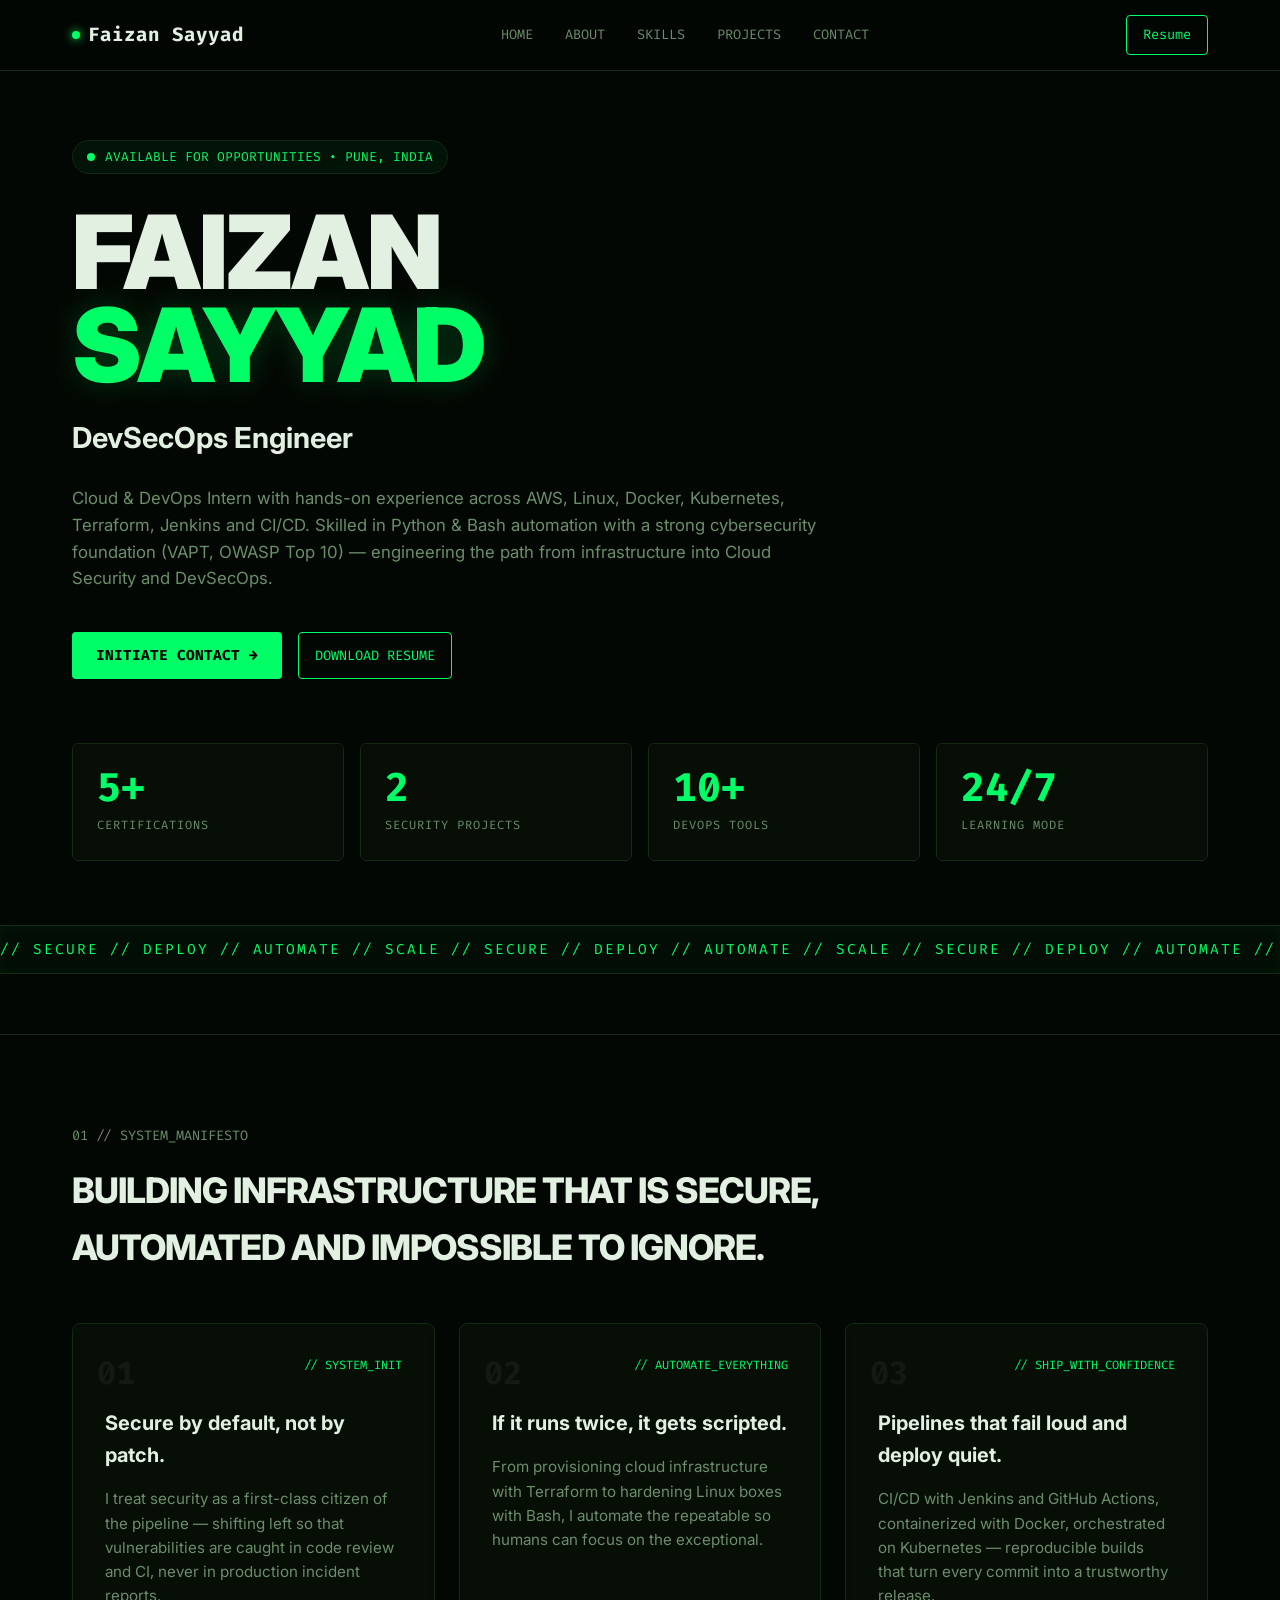
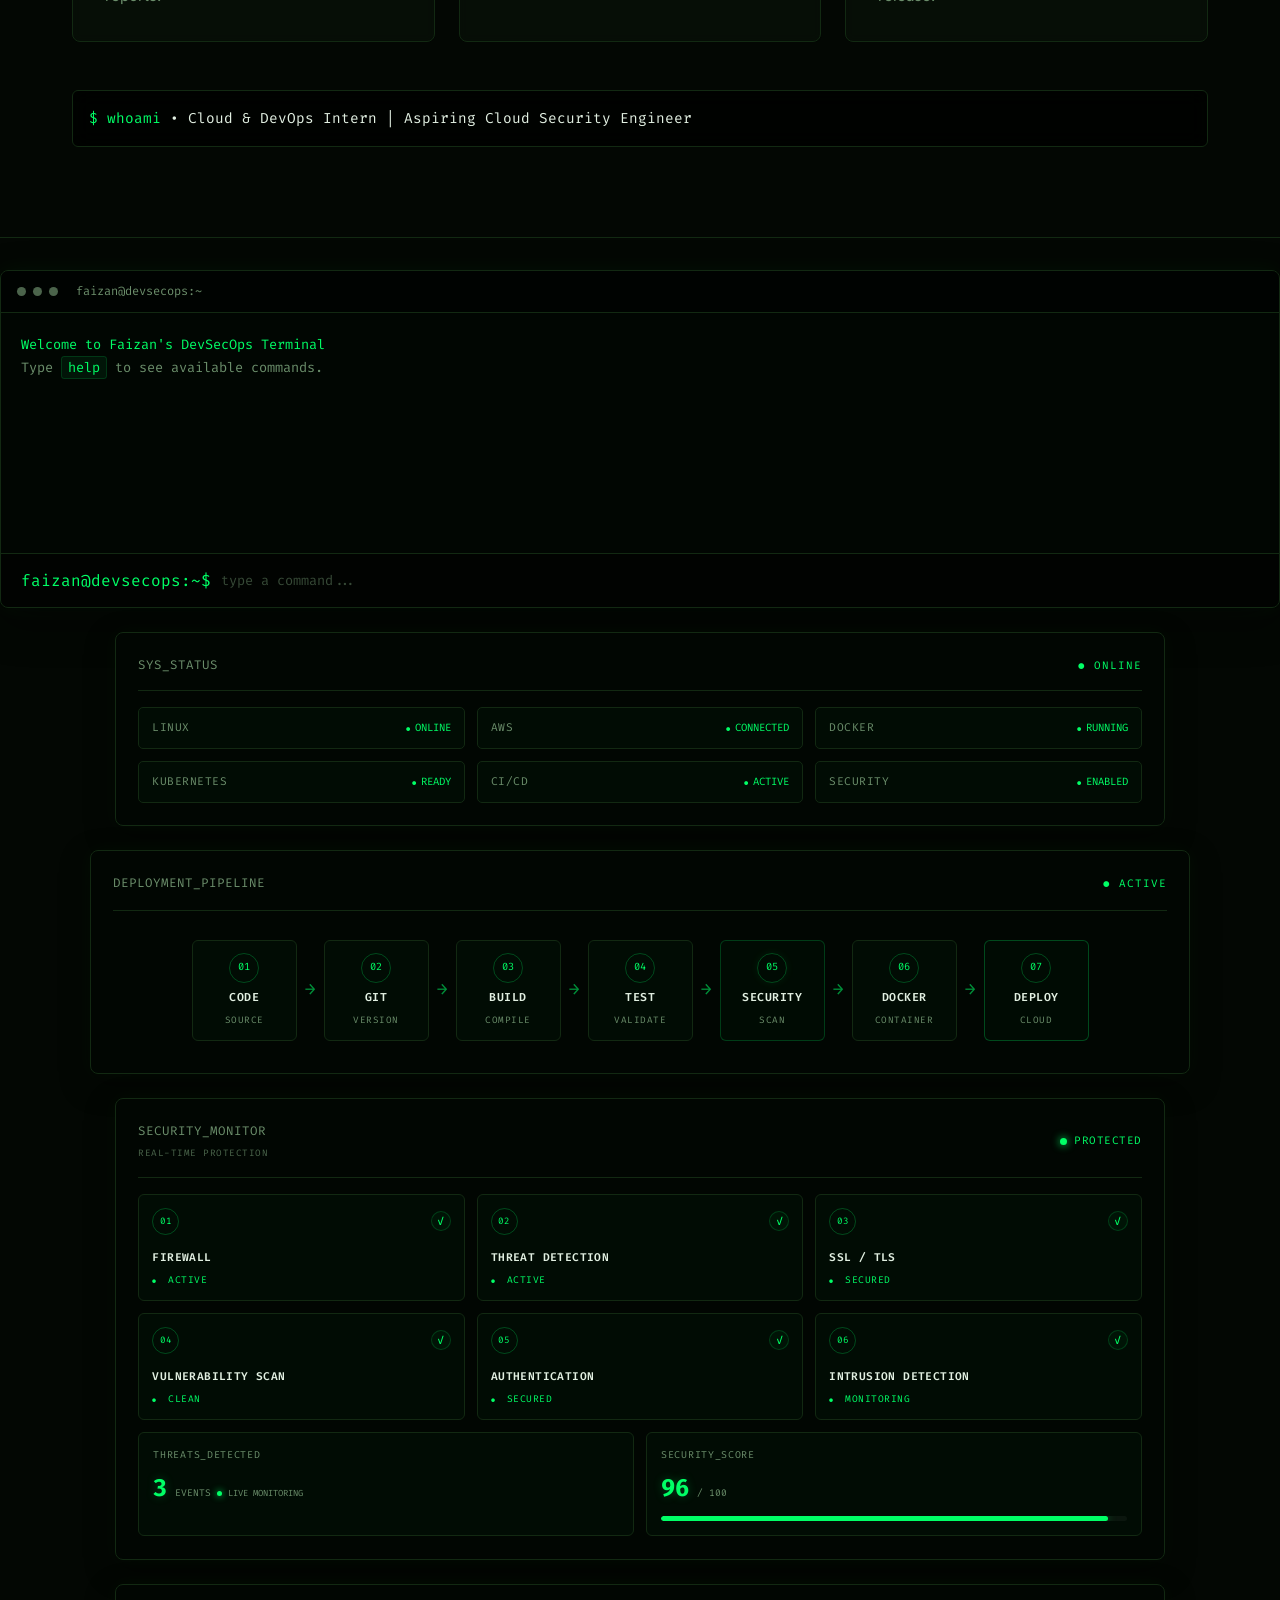
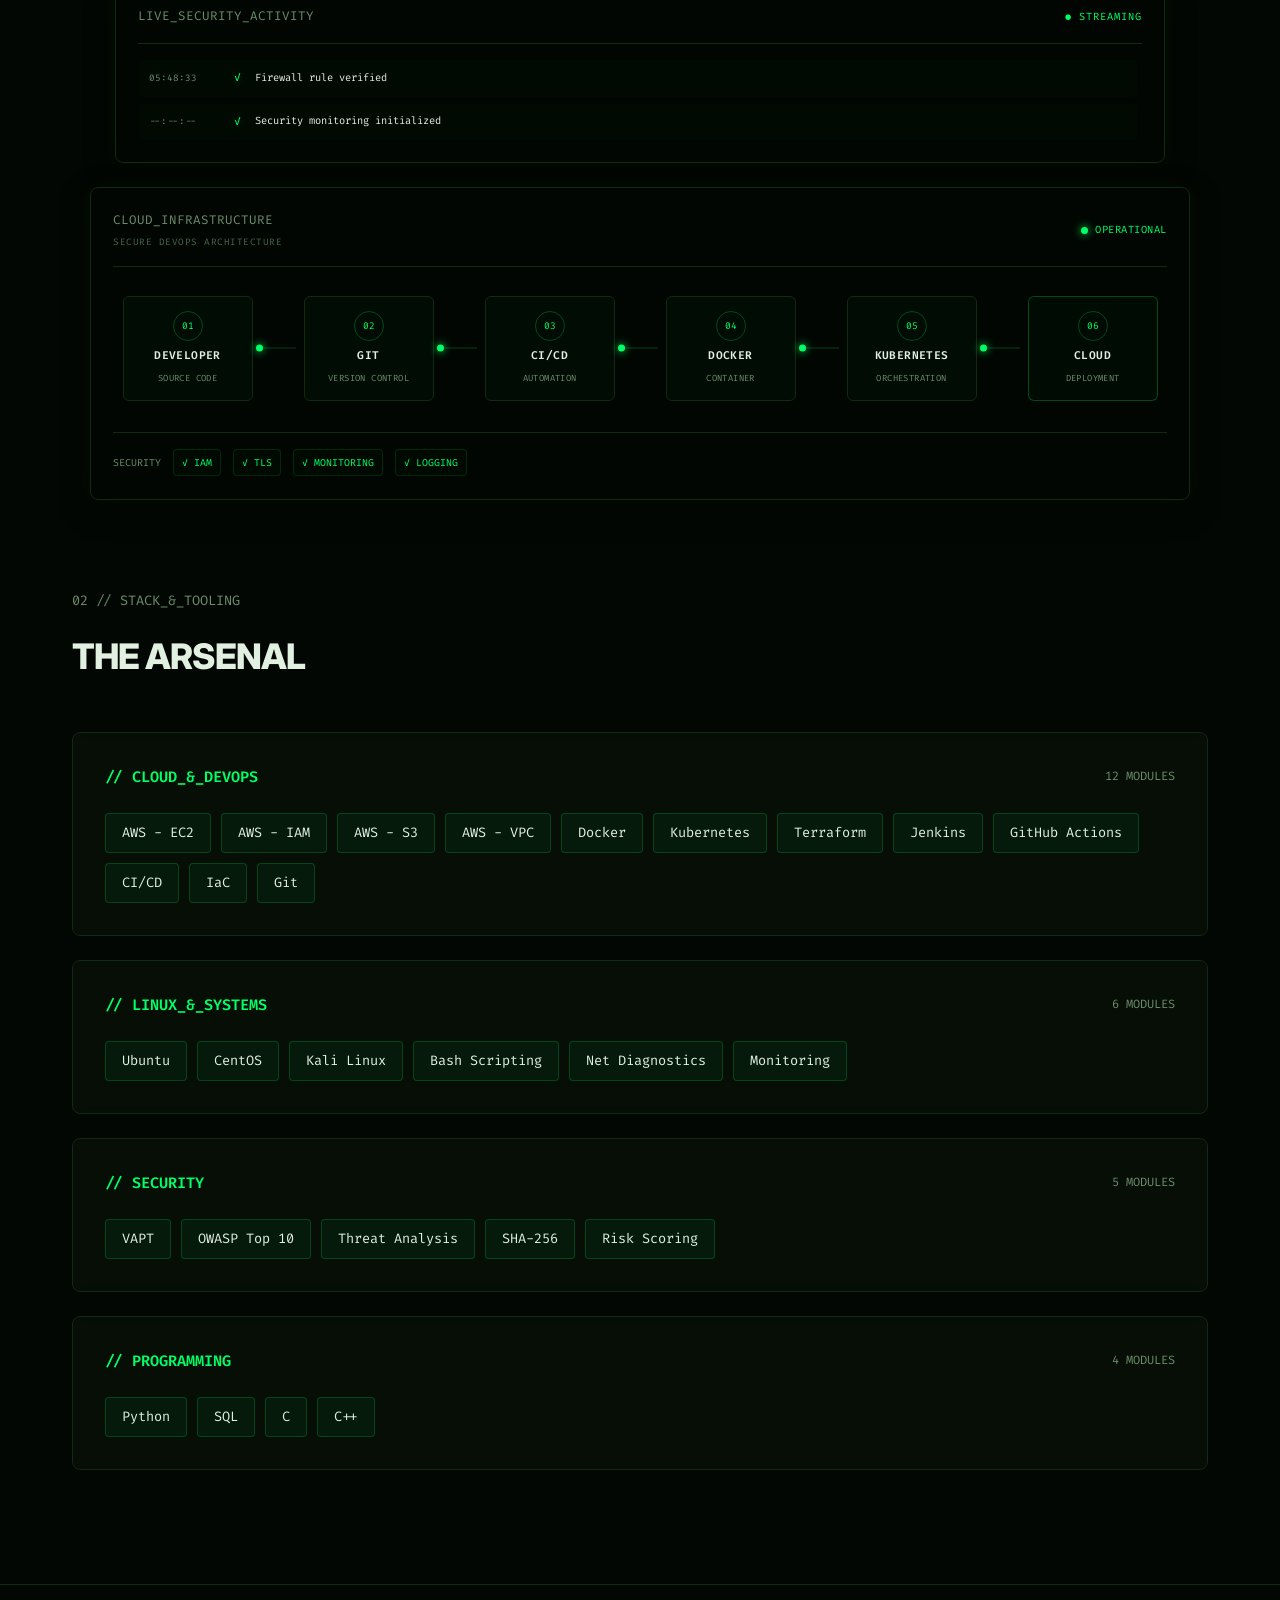
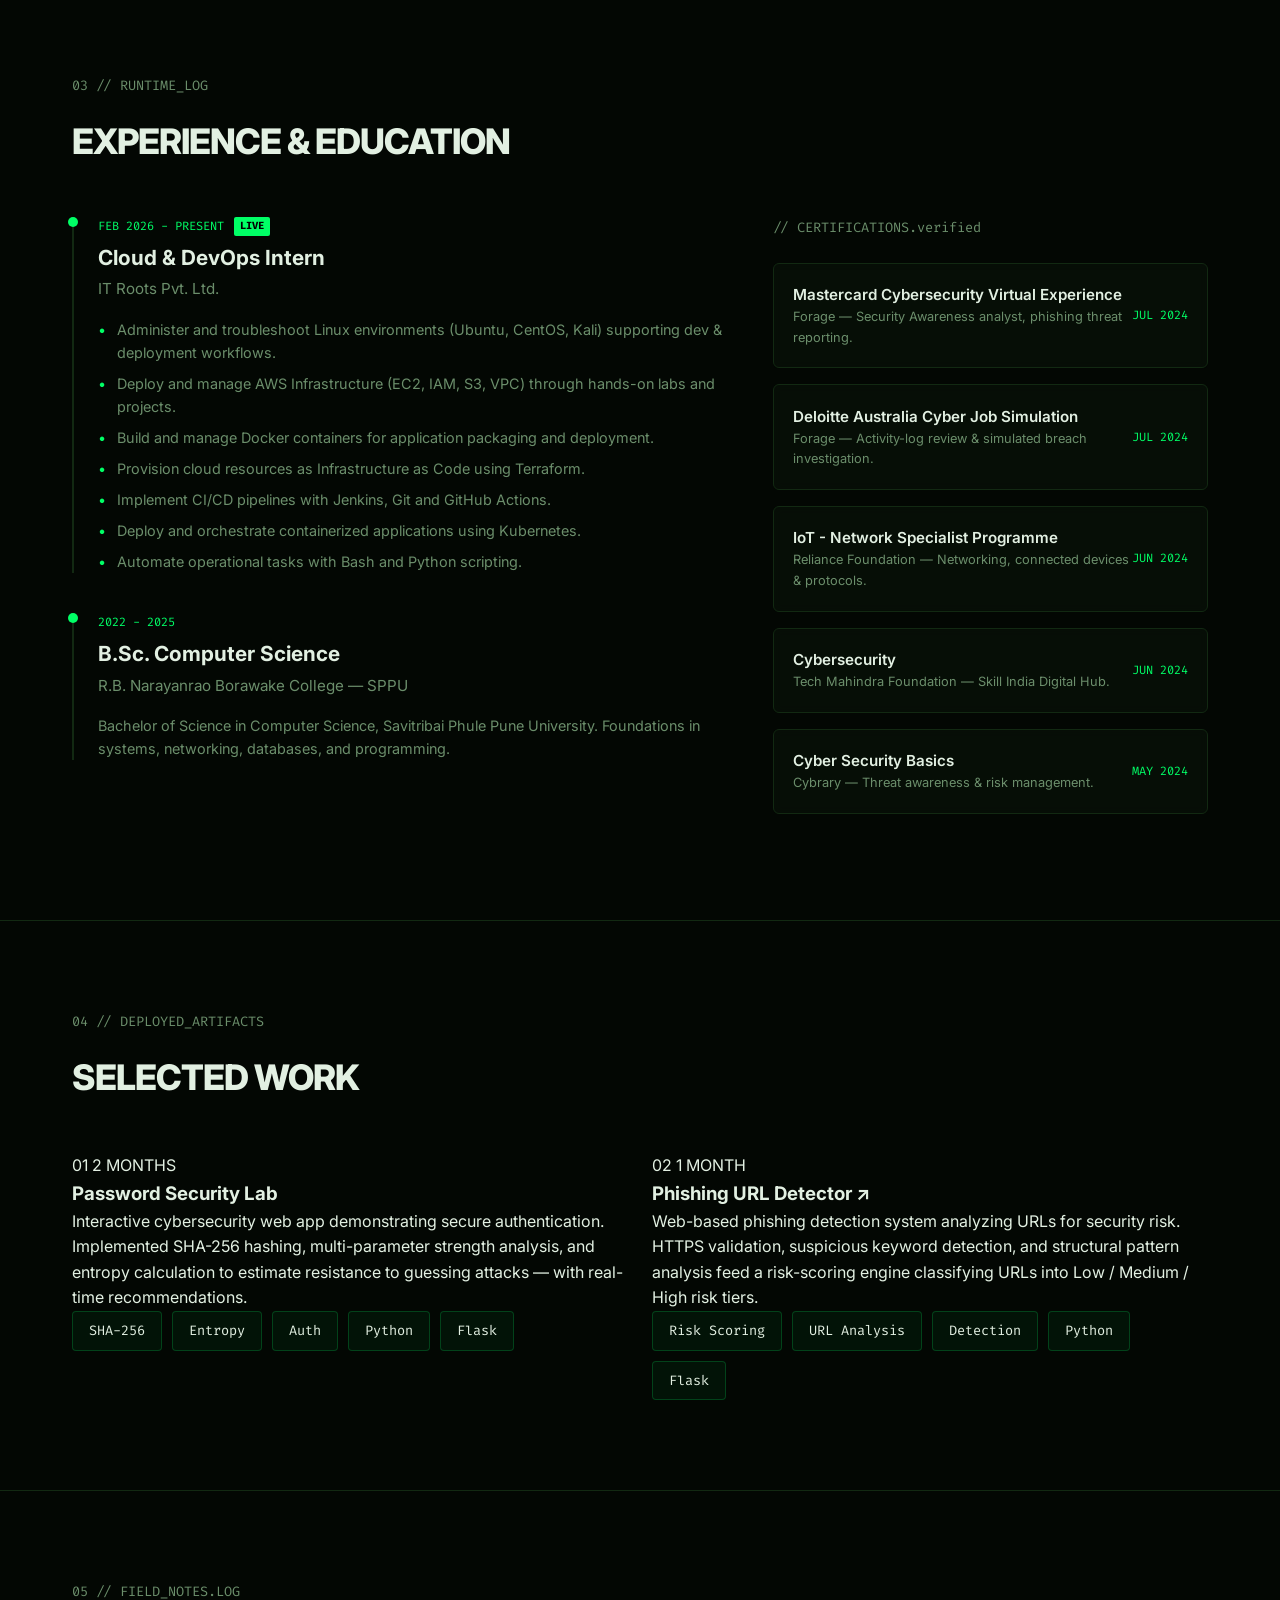
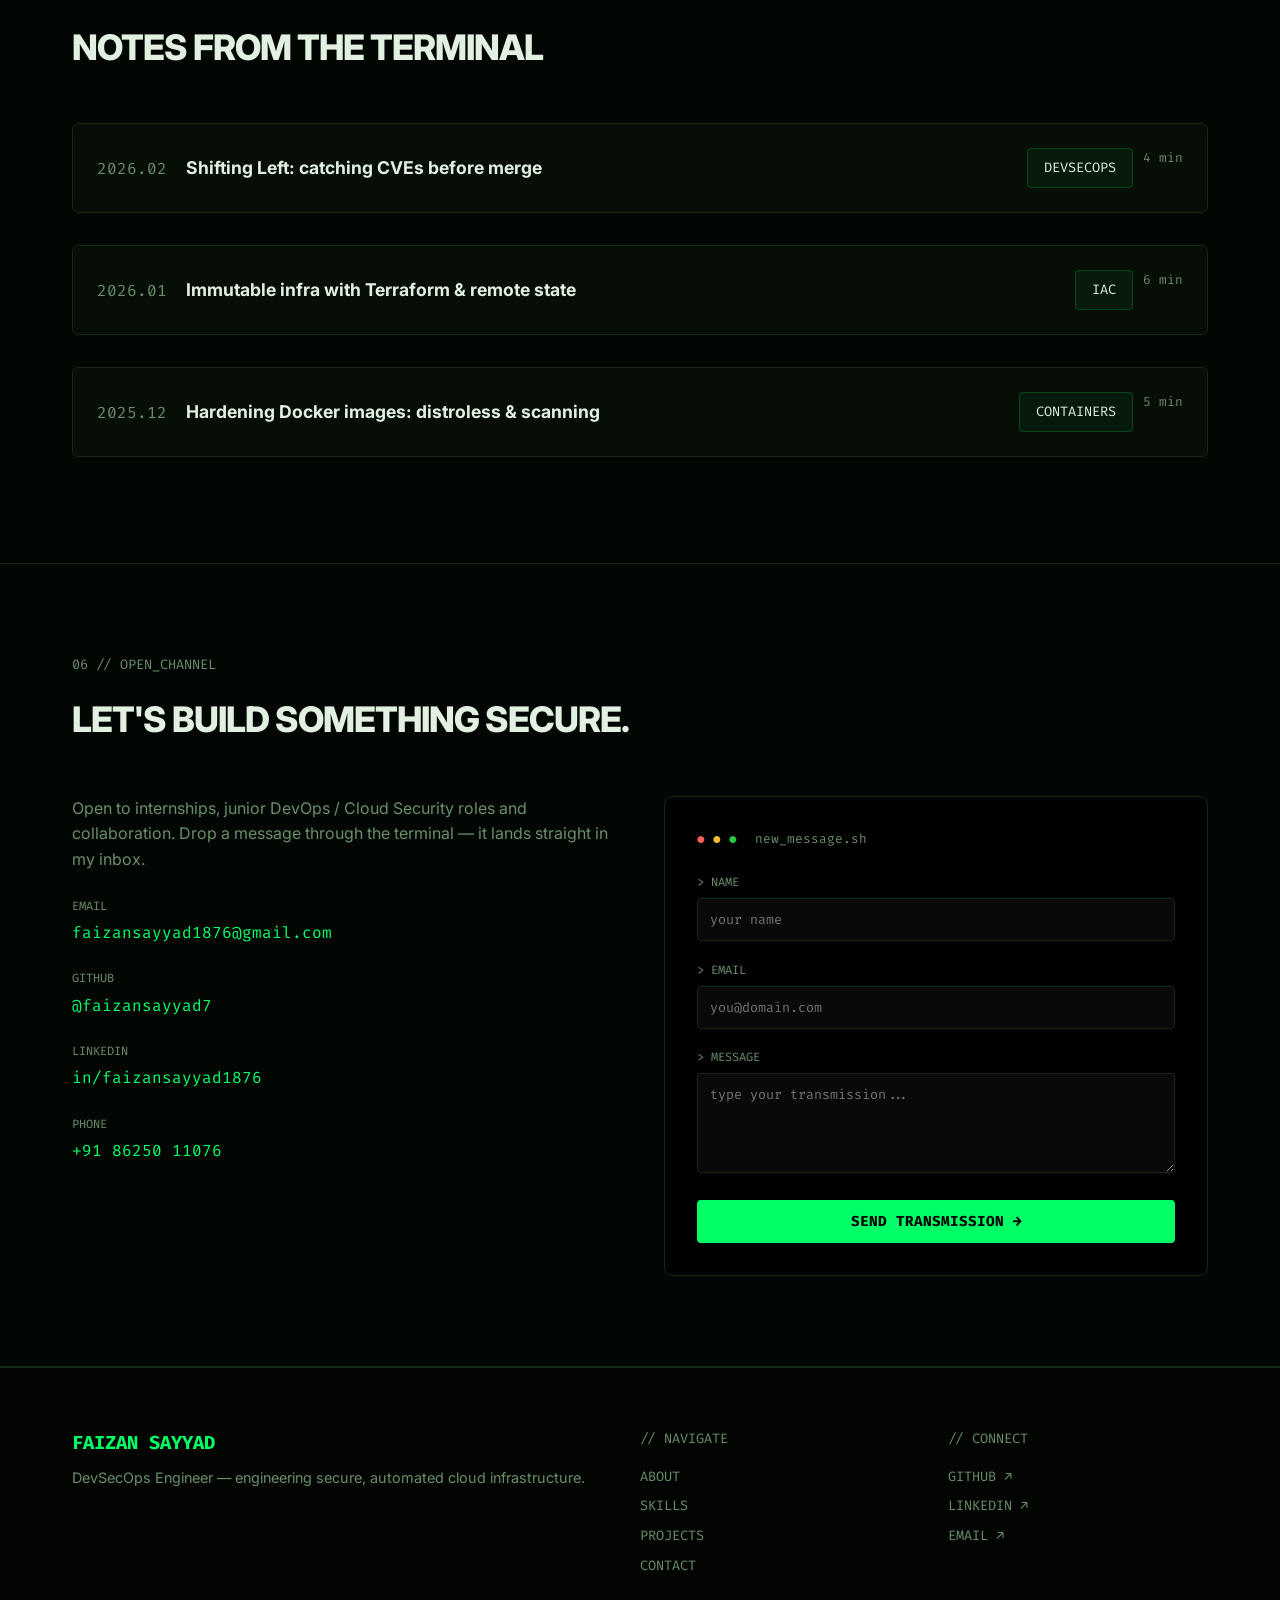
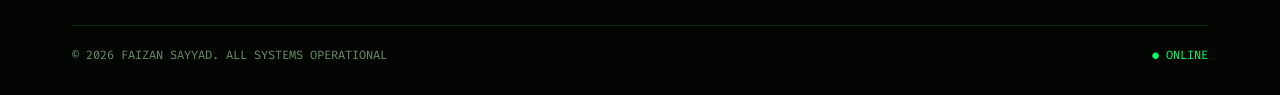
==== commit e6ebbe02: "Add cloud infrastructure visualization" ====
--- a/index.html
+++ b/index.html
@@ -41,6 +41,7 @@
     <link rel="stylesheet" href="css/11-responsive.css">
     <link rel="stylesheet" href="css/11-security-monitor.css">
     <link rel="stylesheet" href="css/12-security-activity.css">
+    <link rel="stylesheet" href="css/13-cloud-infrastructure.css">
 
 
     <!-- =========================================
@@ -598,6 +599,165 @@
                 Security monitoring initialized
             </span>
         </div>
+
+    </div>
+
+</div>
+
+<!-- =========================================
+     CLOUD INFRASTRUCTURE
+========================================= -->
+
+<div class="cloud-infrastructure">
+
+    <div class="cloud-header">
+
+        <div>
+            <span class="cloud-label">
+                CLOUD_INFRASTRUCTURE
+            </span>
+
+            <span class="cloud-subtitle">
+                SECURE DEVOPS ARCHITECTURE
+            </span>
+        </div>
+
+        <div class="cloud-status">
+            <span class="cloud-status-dot"></span>
+            OPERATIONAL
+        </div>
+
+    </div>
+
+
+    <div class="cloud-flow">
+
+        <div class="cloud-node">
+            <div class="cloud-node-number">01</div>
+
+            <div class="cloud-node-name">
+                DEVELOPER
+            </div>
+
+            <div class="cloud-node-desc">
+                SOURCE CODE
+            </div>
+        </div>
+
+
+        <div class="cloud-connector">
+            <span></span>
+        </div>
+
+
+        <div class="cloud-node">
+            <div class="cloud-node-number">02</div>
+
+            <div class="cloud-node-name">
+                GIT
+            </div>
+
+            <div class="cloud-node-desc">
+                VERSION CONTROL
+            </div>
+        </div>
+
+
+        <div class="cloud-connector">
+            <span></span>
+        </div>
+
+
+        <div class="cloud-node">
+            <div class="cloud-node-number">03</div>
+
+            <div class="cloud-node-name">
+                CI/CD
+            </div>
+
+            <div class="cloud-node-desc">
+                AUTOMATION
+            </div>
+        </div>
+
+
+        <div class="cloud-connector">
+            <span></span>
+        </div>
+
+
+        <div class="cloud-node">
+            <div class="cloud-node-number">04</div>
+
+            <div class="cloud-node-name">
+                DOCKER
+            </div>
+
+            <div class="cloud-node-desc">
+                CONTAINER
+            </div>
+        </div>
+
+
+        <div class="cloud-connector">
+            <span></span>
+        </div>
+
+
+        <div class="cloud-node">
+            <div class="cloud-node-number">05</div>
+
+            <div class="cloud-node-name">
+                KUBERNETES
+            </div>
+
+            <div class="cloud-node-desc">
+                ORCHESTRATION
+            </div>
+        </div>
+
+
+        <div class="cloud-connector">
+            <span></span>
+        </div>
+
+
+        <div class="cloud-node cloud-node-final">
+            <div class="cloud-node-number">06</div>
+
+            <div class="cloud-node-name">
+                CLOUD
+            </div>
+
+            <div class="cloud-node-desc">
+                DEPLOYMENT
+            </div>
+        </div>
+
+    </div>
+
+
+    <div class="cloud-security-bar">
+
+        <span>
+            SECURITY
+        </span>
+
+        <span class="cloud-security-item">
+            ✓ IAM
+        </span>
+
+        <span class="cloud-security-item">
+            ✓ TLS
+        </span>
+
+        <span class="cloud-security-item">
+            ✓ MONITORING
+        </span>
+
+        <span class="cloud-security-item">
+            ✓ LOGGING
+        </span>
 
     </div>
 
--- a/css/13-cloud-infrastructure.css
+++ b/css/13-cloud-infrastructure.css
@@ -0,0 +1,514 @@
+/* ==================================================
+   File : 13-cloud-infrastructure.css
+   Purpose : Cloud Infrastructure Visualization
+   Author : Faizan Sayyad
+   ================================================== */
+
+
+/* ==================================================
+   CLOUD INFRASTRUCTURE
+   ================================================== */
+
+.cloud-infrastructure {
+    width: 100%;
+    max-width: 1100px;
+
+    margin: 1.5rem auto 0;
+    padding: 1.4rem;
+
+    background: rgba(2, 7, 3, 0.88);
+
+    border: 1px solid var(--border-color);
+    border-radius: 8px;
+
+    backdrop-filter: blur(10px);
+
+    box-shadow:
+        0 10px 30px rgba(0, 0, 0, 0.35),
+        0 0 20px rgba(0, 255, 102, 0.04);
+
+    transition:
+        border-color 0.3s ease,
+        box-shadow 0.3s ease;
+}
+
+.cloud-infrastructure:hover {
+    border-color: rgba(0, 255, 102, 0.3);
+
+    box-shadow:
+        0 12px 35px rgba(0, 0, 0, 0.45),
+        0 0 30px rgba(0, 255, 102, 0.07);
+}
+
+
+/* ==================================================
+   HEADER
+   ================================================== */
+
+.cloud-header {
+    display: flex;
+
+    justify-content: space-between;
+    align-items: center;
+
+    padding-bottom: 1rem;
+    margin-bottom: 1.5rem;
+
+    border-bottom: 1px solid var(--border-color);
+}
+
+.cloud-label {
+    display: block;
+
+    color: var(--text-muted);
+
+    font-family: var(--font-mono);
+    font-size: 0.78rem;
+
+    letter-spacing: 1px;
+}
+
+.cloud-subtitle {
+    display: block;
+
+    margin-top: 4px;
+
+    color: rgba(107, 142, 107, 0.7);
+
+    font-family: var(--font-mono);
+    font-size: 0.58rem;
+
+    letter-spacing: 0.5px;
+}
+
+.cloud-status {
+    display: flex;
+
+    align-items: center;
+
+    gap: 7px;
+
+    color: var(--accent-green);
+
+    font-family: var(--font-mono);
+    font-size: 0.65rem;
+
+    letter-spacing: 0.5px;
+}
+
+.cloud-status-dot {
+    width: 7px;
+    height: 7px;
+
+    display: inline-block;
+
+    background: var(--accent-green);
+
+    border-radius: 50%;
+
+    box-shadow:
+        0 0 8px var(--accent-green);
+
+    animation:
+        cloudStatusPulse 1.6s ease-in-out infinite;
+}
+
+@keyframes cloudStatusPulse {
+
+    0%,
+    100% {
+        opacity: 1;
+    }
+
+    50% {
+        opacity: 0.4;
+    }
+
+}
+
+
+/* ==================================================
+   CLOUD FLOW
+   ================================================== */
+
+.cloud-flow {
+    display: flex;
+
+    align-items: center;
+    justify-content: center;
+
+    gap: 8px;
+
+    overflow-x: auto;
+
+    padding: 5px 2px 15px;
+
+    scrollbar-width: thin;
+
+    scrollbar-color:
+        var(--border-color)
+        transparent;
+}
+
+.cloud-flow::-webkit-scrollbar {
+    height: 4px;
+}
+
+.cloud-flow::-webkit-scrollbar-track {
+    background: transparent;
+}
+
+.cloud-flow::-webkit-scrollbar-thumb {
+    background: var(--border-color);
+
+    border-radius: 10px;
+}
+
+
+/* ==================================================
+   CLOUD NODE
+   ================================================== */
+
+.cloud-node {
+    position: relative;
+
+    flex: 0 0 130px;
+
+    min-height: 105px;
+
+    display: flex;
+
+    flex-direction: column;
+
+    align-items: center;
+    justify-content: center;
+
+    gap: 6px;
+
+    padding: 12px 8px;
+
+    background: rgba(0, 255, 102, 0.025);
+
+    border: 1px solid var(--border-color);
+
+    border-radius: 6px;
+
+    overflow: hidden;
+
+    font-family: var(--font-mono);
+
+    transition:
+        transform 0.3s ease,
+        border-color 0.3s ease,
+        background 0.3s ease,
+        box-shadow 0.3s ease;
+}
+
+.cloud-node:hover {
+    transform: translateY(-5px);
+
+    border-color: var(--accent-green);
+
+    background: rgba(0, 255, 102, 0.06);
+
+    box-shadow:
+        0 8px 20px rgba(0, 0, 0, 0.35),
+        0 0 18px rgba(0, 255, 102, 0.08);
+}
+
+
+/* ==================================================
+   NODE NUMBER
+   ================================================== */
+
+.cloud-node-number {
+    width: 30px;
+    height: 30px;
+
+    display: flex;
+
+    align-items: center;
+    justify-content: center;
+
+    border: 1px solid rgba(0, 255, 102, 0.25);
+
+    border-radius: 50%;
+
+    color: var(--accent-green);
+
+    font-size: 0.6rem;
+
+    transition:
+        background 0.3s ease,
+        box-shadow 0.3s ease;
+}
+
+.cloud-node:hover .cloud-node-number {
+    background: rgba(0, 255, 102, 0.1);
+
+    box-shadow:
+        0 0 12px rgba(0, 255, 102, 0.25);
+}
+
+
+/* ==================================================
+   NODE NAME
+   ================================================== */
+
+.cloud-node-name {
+    color: var(--text-main);
+
+    font-size: 0.7rem;
+
+    font-weight: 600;
+
+    letter-spacing: 0.4px;
+
+    text-align: center;
+}
+
+
+/* ==================================================
+   NODE DESCRIPTION
+   ================================================== */
+
+.cloud-node-desc {
+    color: var(--text-muted);
+
+    font-size: 0.55rem;
+
+    letter-spacing: 0.4px;
+
+    text-align: center;
+}
+
+
+/* ==================================================
+   DATA CONNECTOR
+   ================================================== */
+
+.cloud-connector {
+    position: relative;
+
+    flex: 0 0 35px;
+
+    height: 2px;
+
+    background:
+        rgba(0, 255, 102, 0.12);
+}
+
+.cloud-connector span {
+    position: absolute;
+
+    top: 50%;
+    left: -5px;
+
+    width: 7px;
+    height: 7px;
+
+    transform:
+        translateY(-50%);
+
+    background: var(--accent-green);
+
+    border-radius: 50%;
+
+    box-shadow:
+        0 0 8px var(--accent-green);
+
+    animation:
+        cloudDataFlow 2.2s linear infinite;
+}
+
+@keyframes cloudDataFlow {
+
+    0% {
+        left: -5px;
+        opacity: 0;
+    }
+
+    15% {
+        opacity: 1;
+    }
+
+    80% {
+        opacity: 1;
+    }
+
+    100% {
+        left: calc(100% + 5px);
+        opacity: 0;
+    }
+
+}
+
+
+/* ==================================================
+   STAGGERED DATA FLOW
+   ================================================== */
+
+.cloud-connector:nth-of-type(2) span {
+    animation-delay: 0.35s;
+}
+
+.cloud-connector:nth-of-type(4) span {
+    animation-delay: 0.7s;
+}
+
+.cloud-connector:nth-of-type(6) span {
+    animation-delay: 1.05s;
+}
+
+.cloud-connector:nth-of-type(8) span {
+    animation-delay: 1.4s;
+}
+
+.cloud-connector:nth-of-type(10) span {
+    animation-delay: 1.75s;
+}
+
+
+/* ==================================================
+   FINAL CLOUD NODE
+   ================================================== */
+
+.cloud-node-final {
+    border-color:
+        rgba(0, 255, 102, 0.25);
+
+    animation:
+        cloudFinalGlow 3s ease-in-out infinite;
+}
+
+@keyframes cloudFinalGlow {
+
+    0%,
+    100% {
+        box-shadow:
+            0 0 0 rgba(0, 255, 102, 0);
+    }
+
+    50% {
+        box-shadow:
+            0 0 18px rgba(0, 255, 102, 0.12);
+    }
+
+}
+
+
+/* ==================================================
+   SECURITY BAR
+   ================================================== */
+
+.cloud-security-bar {
+    display: flex;
+
+    align-items: center;
+
+    flex-wrap: wrap;
+
+    gap: 12px;
+
+    margin-top: 1rem;
+    padding-top: 1rem;
+
+    border-top: 1px solid var(--border-color);
+
+    color: var(--text-muted);
+
+    font-family: var(--font-mono);
+
+    font-size: 0.62rem;
+}
+
+.cloud-security-item {
+    color: var(--accent-green);
+
+    padding: 5px 8px;
+
+    border: 1px solid
+        rgba(0, 255, 102, 0.12);
+
+    border-radius: 4px;
+
+    background:
+        rgba(0, 255, 102, 0.02);
+}
+
+
+/* ==================================================
+   MOBILE
+   ================================================== */
+
+@media (max-width: 900px) {
+
+    .cloud-infrastructure {
+        max-width: 100%;
+    }
+
+    .cloud-flow {
+        justify-content: flex-start;
+    }
+
+}
+
+
+@media (max-width: 600px) {
+
+    .cloud-infrastructure {
+        padding: 1rem;
+
+        border-radius: 6px;
+    }
+
+    .cloud-header {
+        align-items: flex-start;
+
+        gap: 15px;
+    }
+
+    .cloud-label {
+        font-size: 0.7rem;
+    }
+
+    .cloud-subtitle {
+        font-size: 0.52rem;
+    }
+
+    .cloud-status {
+        font-size: 0.58rem;
+    }
+
+    .cloud-node {
+        flex-basis: 105px;
+
+        min-height: 90px;
+    }
+
+    .cloud-node-number {
+        width: 26px;
+        height: 26px;
+
+        font-size: 0.55rem;
+    }
+
+    .cloud-node-name {
+        font-size: 0.62rem;
+    }
+
+    .cloud-node-desc {
+        font-size: 0.5rem;
+    }
+
+    .cloud-connector {
+        flex-basis: 25px;
+    }
+
+    .cloud-security-bar {
+        gap: 7px;
+
+        font-size: 0.55rem;
+    }
+
+}
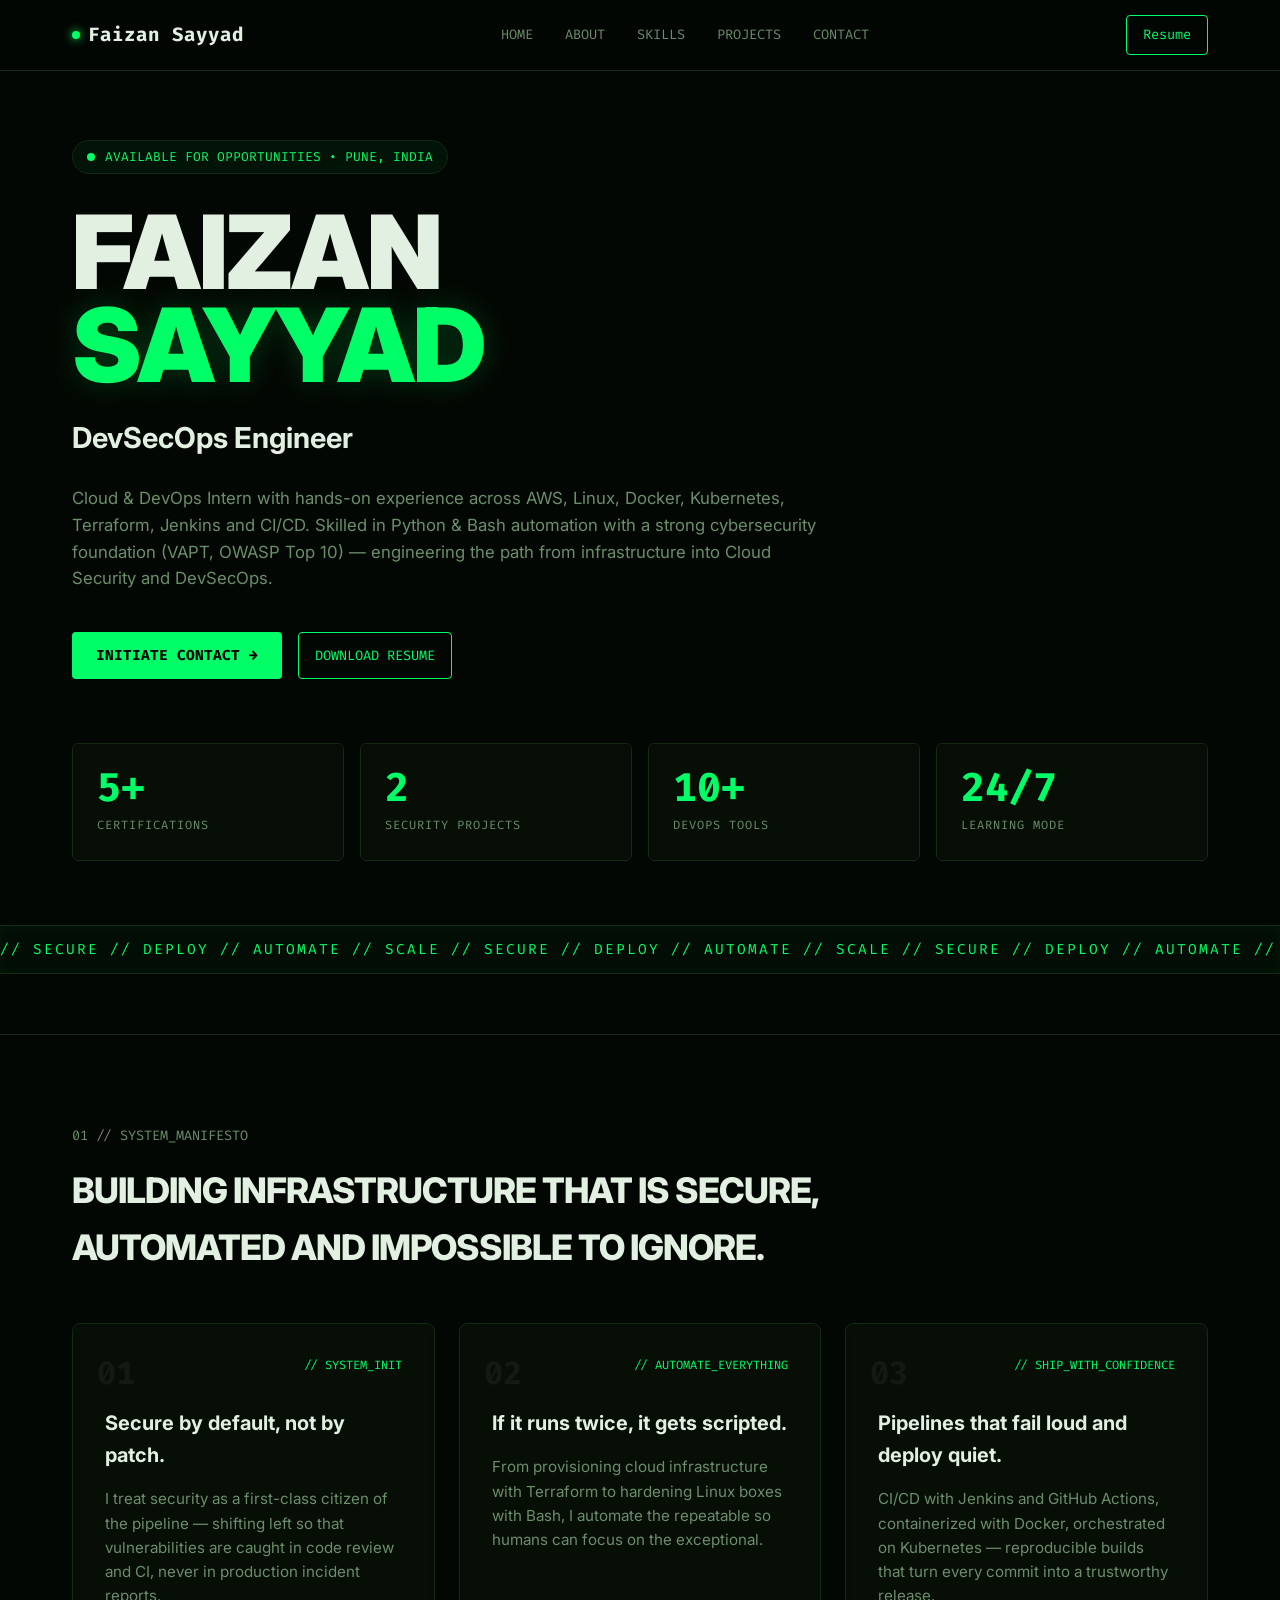
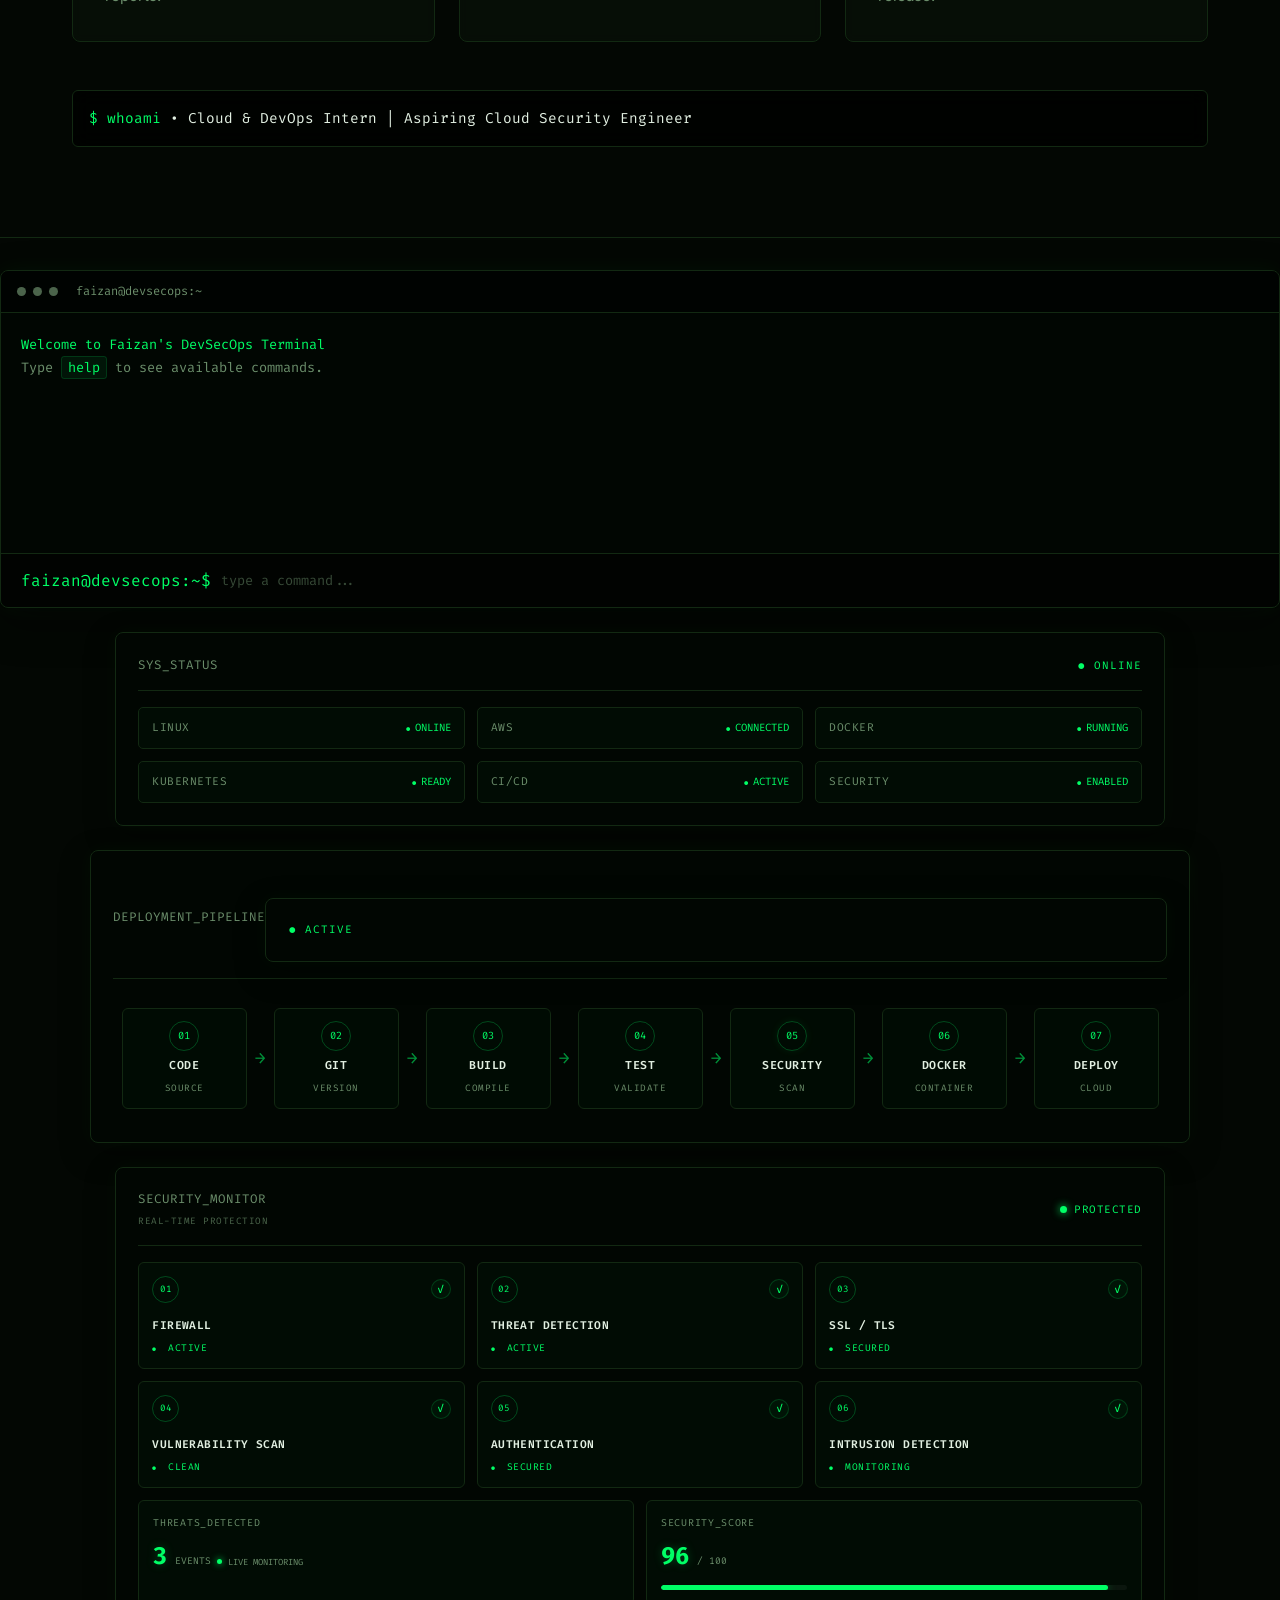
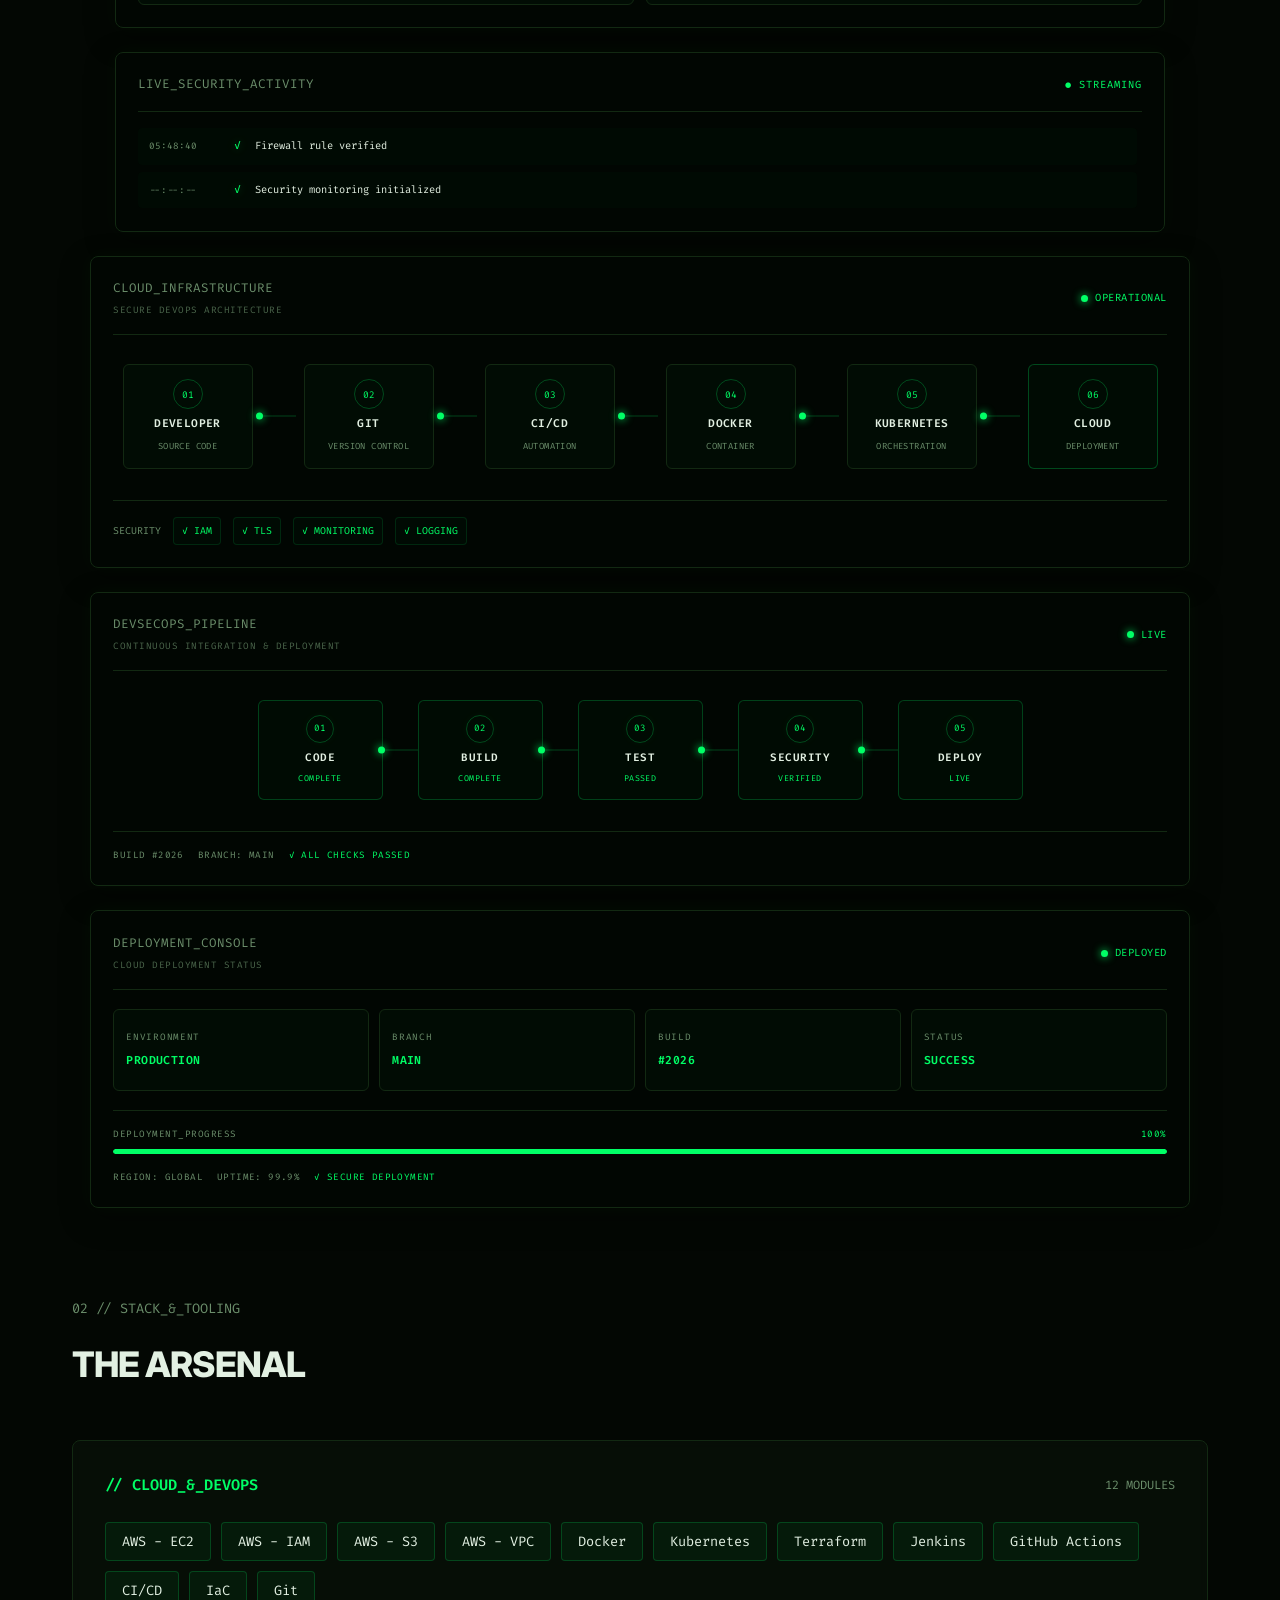
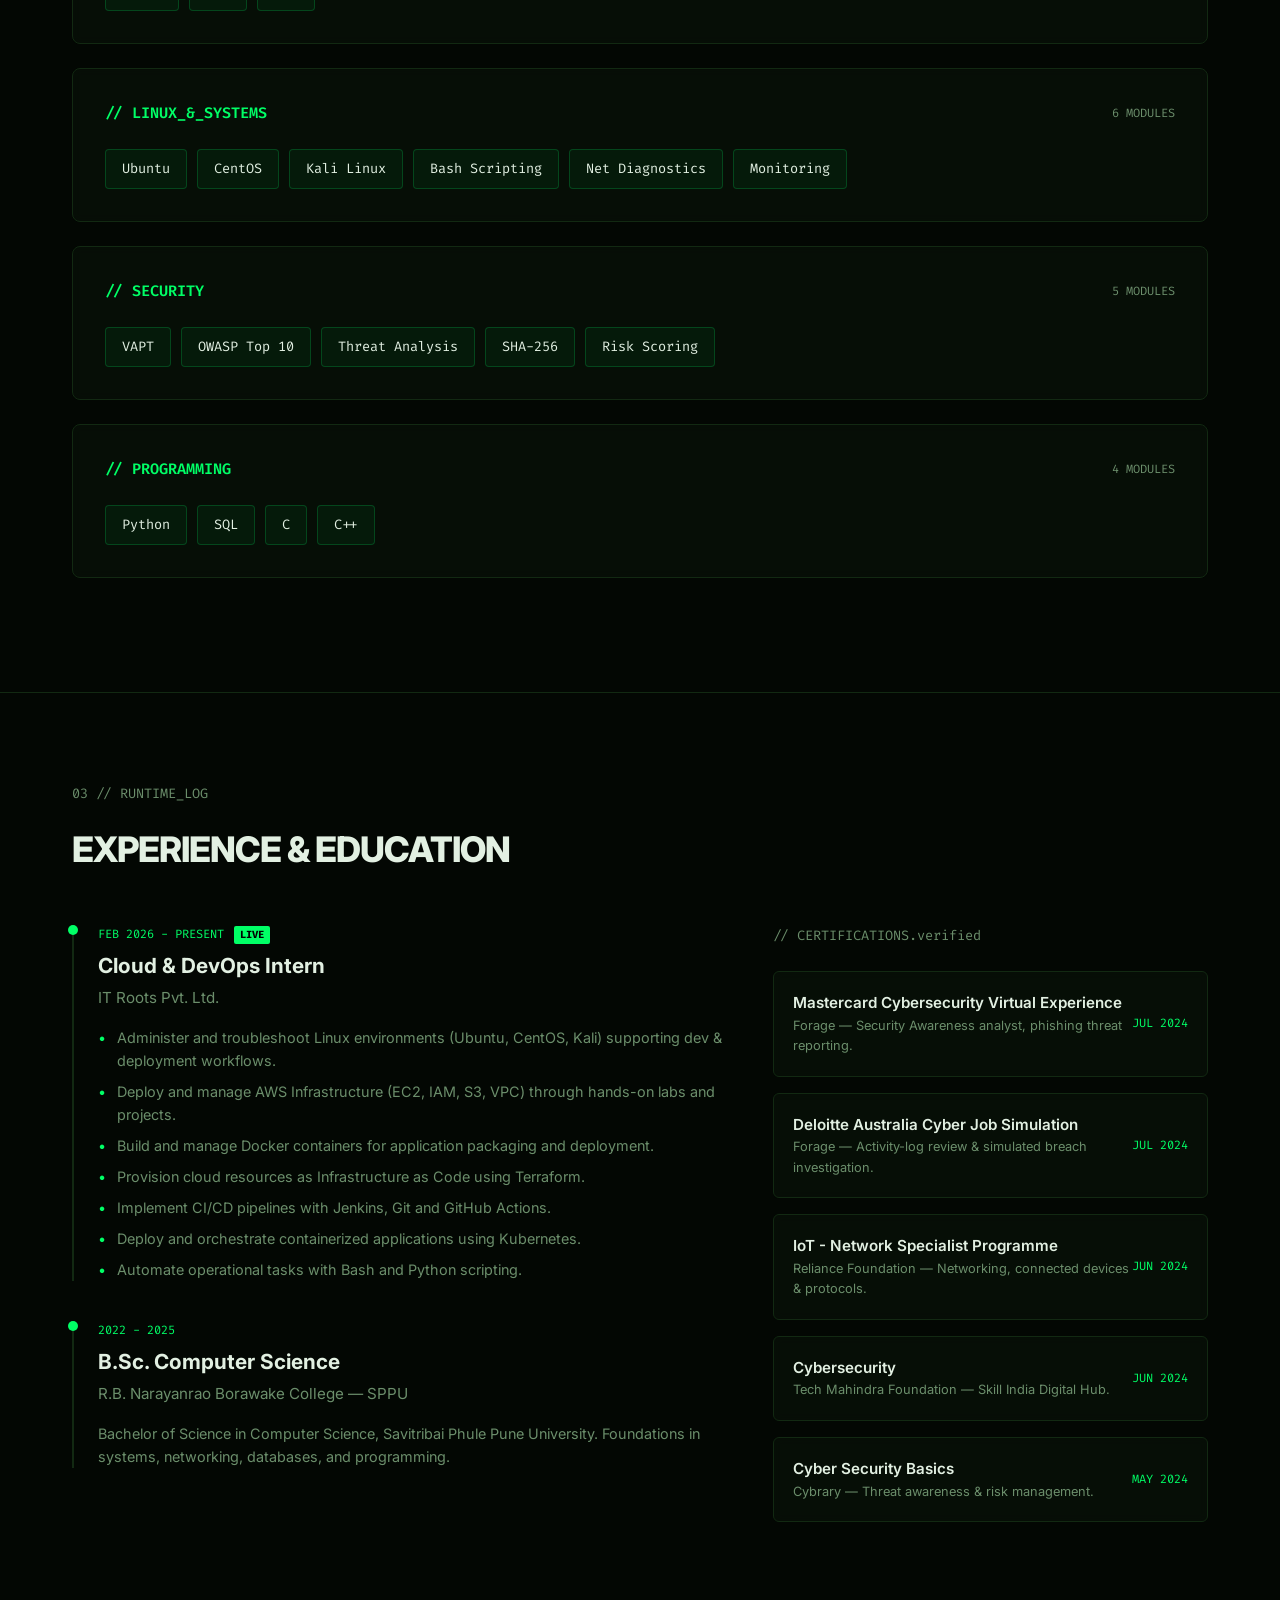
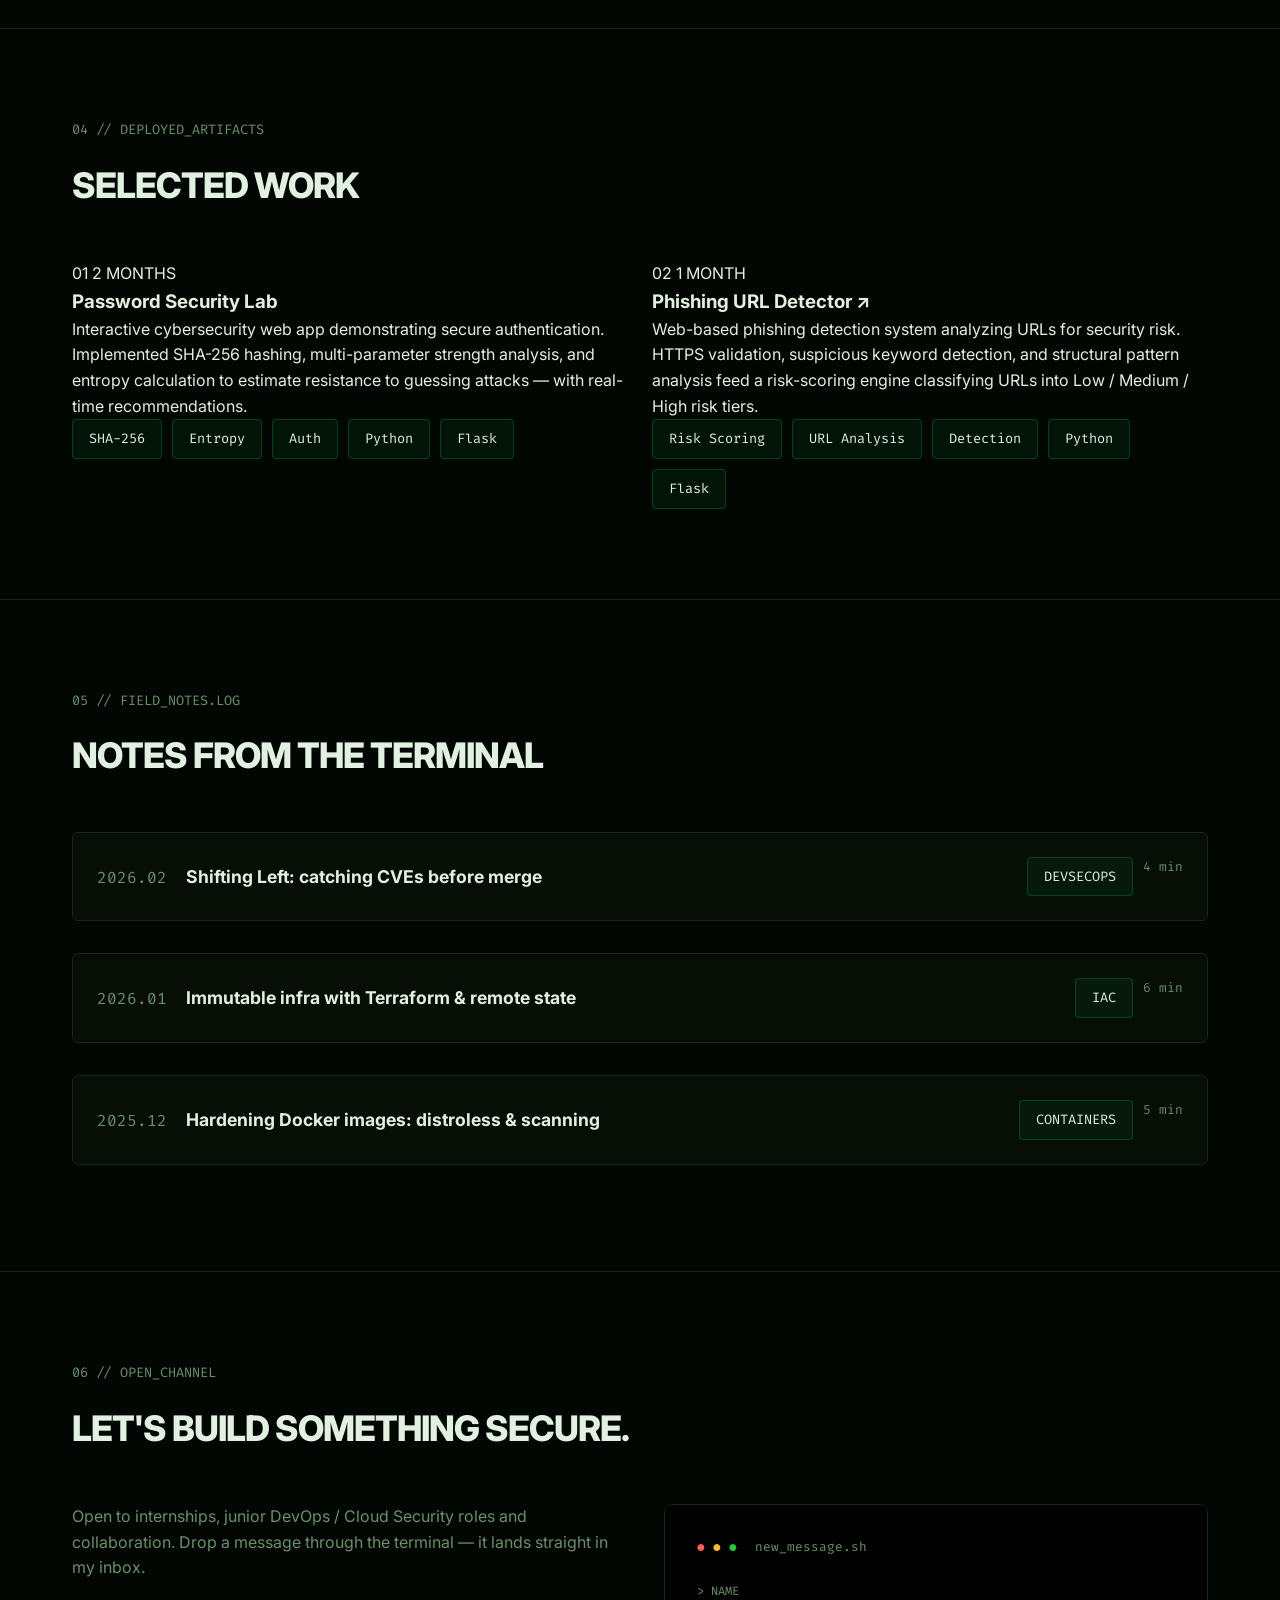
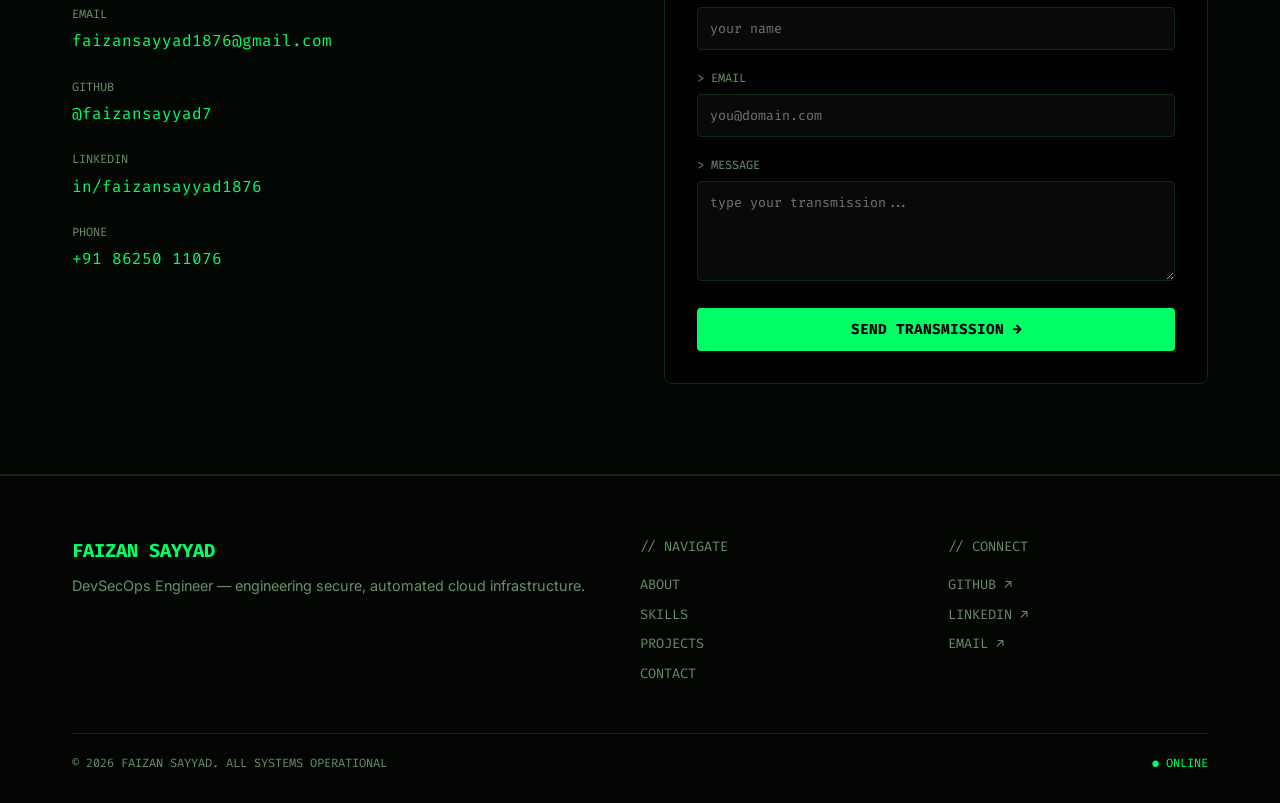
==== commit e14b6e6e: "Add live deployment console" ====
--- a/index.html
+++ b/index.html
@@ -42,6 +42,8 @@
     <link rel="stylesheet" href="css/11-security-monitor.css">
     <link rel="stylesheet" href="css/12-security-activity.css">
     <link rel="stylesheet" href="css/13-cloud-infrastructure.css">
+    <link rel="stylesheet" href="css/14-pipeline-status.css">
+    <link rel="stylesheet" href="css/15-deployment-console.css">
 
 
     <!-- =========================================
@@ -757,6 +759,270 @@
 
         <span class="cloud-security-item">
             ✓ LOGGING
+        </span>
+
+    </div>
+
+</div>
+
+<!-- =========================================
+     DEVSECOPS PIPELINE STATUS
+========================================= -->
+
+<div class="pipeline-status">
+
+    <div class="pipeline-status-header">
+
+        <div>
+            <span class="pipeline-status-label">
+                DEVSECOPS_PIPELINE
+            </span>
+
+            <span class="pipeline-status-subtitle">
+                CONTINUOUS INTEGRATION & DEPLOYMENT
+            </span>
+        </div>
+
+        <div class="pipeline-live">
+            <span></span>
+            LIVE
+        </div>
+
+    </div>
+
+
+    <div class="pipeline-stages">
+
+        <div class="pipeline-stage active">
+            <span class="pipeline-stage-number">01</span>
+
+            <span class="pipeline-stage-name">
+                CODE
+            </span>
+
+            <span class="pipeline-stage-status">
+                COMPLETE
+            </span>
+        </div>
+
+
+        <div class="pipeline-line">
+            <span></span>
+        </div>
+
+
+        <div class="pipeline-stage active">
+            <span class="pipeline-stage-number">02</span>
+
+            <span class="pipeline-stage-name">
+                BUILD
+            </span>
+
+            <span class="pipeline-stage-status">
+                COMPLETE
+            </span>
+        </div>
+
+
+        <div class="pipeline-line">
+            <span></span>
+        </div>
+
+
+        <div class="pipeline-stage active">
+            <span class="pipeline-stage-number">03</span>
+
+            <span class="pipeline-stage-name">
+                TEST
+            </span>
+
+            <span class="pipeline-stage-status">
+                PASSED
+            </span>
+        </div>
+
+
+        <div class="pipeline-line">
+            <span></span>
+        </div>
+
+
+        <div class="pipeline-stage active">
+            <span class="pipeline-stage-number">04</span>
+
+            <span class="pipeline-stage-name">
+                SECURITY
+            </span>
+
+            <span class="pipeline-stage-status">
+                VERIFIED
+            </span>
+        </div>
+
+
+        <div class="pipeline-line">
+            <span></span>
+        </div>
+
+
+        <div class="pipeline-stage active">
+            <span class="pipeline-stage-number">05</span>
+
+            <span class="pipeline-stage-name">
+                DEPLOY
+            </span>
+
+            <span class="pipeline-stage-status">
+                LIVE
+            </span>
+        </div>
+
+    </div>
+
+
+    <div class="pipeline-footer">
+
+        <span>
+            BUILD #2026
+        </span>
+
+        <span>
+            BRANCH: MAIN
+        </span>
+
+        <span class="pipeline-success">
+            ✓ ALL CHECKS PASSED
+        </span>
+
+    </div>
+
+</div>
+
+<!-- =========================================
+     DEPLOYMENT CONSOLE
+========================================= -->
+
+<div class="deployment-console">
+
+    <div class="deployment-header">
+
+        <div>
+            <span class="deployment-label">
+                DEPLOYMENT_CONSOLE
+            </span>
+
+            <span class="deployment-subtitle">
+                CLOUD DEPLOYMENT STATUS
+            </span>
+        </div>
+
+        <div class="deployment-status">
+            <span class="deployment-status-dot"></span>
+            DEPLOYED
+        </div>
+
+    </div>
+
+
+    <div class="deployment-grid">
+
+        <div class="deployment-card">
+
+            <span class="deployment-card-label">
+                ENVIRONMENT
+            </span>
+
+            <span class="deployment-card-value">
+                PRODUCTION
+            </span>
+
+        </div>
+
+
+        <div class="deployment-card">
+
+            <span class="deployment-card-label">
+                BRANCH
+            </span>
+
+            <span class="deployment-card-value">
+                MAIN
+            </span>
+
+        </div>
+
+
+        <div class="deployment-card">
+
+            <span class="deployment-card-label">
+                BUILD
+            </span>
+
+            <span
+                class="deployment-card-value"
+                id="deployment-build"
+            >
+                #2026
+            </span>
+
+        </div>
+
+
+        <div class="deployment-card">
+
+            <span class="deployment-card-label">
+                STATUS
+            </span>
+
+            <span class="deployment-card-value">
+                SUCCESS
+            </span>
+
+        </div>
+
+    </div>
+
+
+    <div class="deployment-progress">
+
+        <div class="deployment-progress-top">
+
+            <span>
+                DEPLOYMENT_PROGRESS
+            </span>
+
+            <span
+                id="deployment-progress-value"
+            >
+                100%
+            </span>
+
+        </div>
+
+        <div class="deployment-progress-track">
+
+            <div
+                class="deployment-progress-bar"
+                id="deployment-progress-bar"
+            ></div>
+
+        </div>
+
+    </div>
+
+
+    <div class="deployment-footer">
+
+        <span>
+            REGION: GLOBAL
+        </span>
+
+        <span>
+            UPTIME: 99.9%
+        </span>
+
+        <span class="deployment-secure">
+            ✓ SECURE DEPLOYMENT
         </span>
 
     </div>
--- a/css/14-pipeline-status.css
+++ b/css/14-pipeline-status.css
@@ -0,0 +1,497 @@
+/* ==================================================
+   File : 14-pipeline-status.css
+   Purpose : DevSecOps Pipeline Live Status
+   Author : Faizan Sayyad
+   ================================================== */
+
+
+/* ==================================================
+   PIPELINE CONTAINER
+   ================================================== */
+
+.pipeline-status {
+    width: 100%;
+    max-width: 1100px;
+
+    margin: 1.5rem auto 0;
+    padding: 1.4rem;
+
+    background: rgba(2, 7, 3, 0.88);
+
+    border: 1px solid var(--border-color);
+    border-radius: 8px;
+
+    backdrop-filter: blur(10px);
+
+    box-shadow:
+        0 10px 30px rgba(0, 0, 0, 0.35),
+        0 0 20px rgba(0, 255, 102, 0.04);
+
+    transition:
+        border-color 0.3s ease,
+        box-shadow 0.3s ease;
+}
+
+.pipeline-status:hover {
+    border-color: rgba(0, 255, 102, 0.3);
+
+    box-shadow:
+        0 12px 35px rgba(0, 0, 0, 0.45),
+        0 0 30px rgba(0, 255, 102, 0.07);
+}
+
+
+/* ==================================================
+   HEADER
+   ================================================== */
+
+.pipeline-status-header {
+    display: flex;
+
+    justify-content: space-between;
+    align-items: center;
+
+    padding-bottom: 1rem;
+    margin-bottom: 1.5rem;
+
+    border-bottom: 1px solid var(--border-color);
+}
+
+.pipeline-status-label {
+    display: block;
+
+    color: var(--text-muted);
+
+    font-family: var(--font-mono);
+    font-size: 0.78rem;
+
+    letter-spacing: 1px;
+}
+
+.pipeline-status-subtitle {
+    display: block;
+
+    margin-top: 4px;
+
+    color: rgba(107, 142, 107, 0.7);
+
+    font-family: var(--font-mono);
+    font-size: 0.58rem;
+
+    letter-spacing: 0.5px;
+}
+
+
+/* ==================================================
+   LIVE STATUS
+   ================================================== */
+
+.pipeline-live {
+    display: flex;
+
+    align-items: center;
+
+    gap: 7px;
+
+    color: var(--accent-green);
+
+    font-family: var(--font-mono);
+    font-size: 0.65rem;
+
+    letter-spacing: 0.5px;
+}
+
+.pipeline-live span {
+    width: 7px;
+    height: 7px;
+
+    display: inline-block;
+
+    background: var(--accent-green);
+
+    border-radius: 50%;
+
+    box-shadow:
+        0 0 8px var(--accent-green);
+
+    animation:
+        pipelineLivePulse 1.5s ease-in-out infinite;
+}
+
+@keyframes pipelineLivePulse {
+
+    0%,
+    100% {
+        opacity: 1;
+    }
+
+    50% {
+        opacity: 0.35;
+    }
+
+}
+
+
+/* ==================================================
+   PIPELINE STAGES
+   ================================================== */
+
+.pipeline-stages {
+    display: flex;
+
+    align-items: center;
+
+    justify-content: center;
+
+    width: 100%;
+
+    overflow-x: auto;
+
+    padding: 5px 2px 15px;
+
+    scrollbar-width: thin;
+
+    scrollbar-color:
+        var(--border-color)
+        transparent;
+}
+
+.pipeline-stages::-webkit-scrollbar {
+    height: 4px;
+}
+
+.pipeline-stages::-webkit-scrollbar-track {
+    background: transparent;
+}
+
+.pipeline-stages::-webkit-scrollbar-thumb {
+    background: var(--border-color);
+
+    border-radius: 10px;
+}
+
+
+/* ==================================================
+   PIPELINE STAGE
+   ================================================== */
+
+.pipeline-stage {
+    position: relative;
+
+    flex: 0 0 125px;
+
+    min-height: 100px;
+
+    display: flex;
+
+    flex-direction: column;
+
+    align-items: center;
+    justify-content: center;
+
+    gap: 6px;
+
+    padding: 12px 8px;
+
+    background: rgba(0, 255, 102, 0.025);
+
+    border: 1px solid var(--border-color);
+
+    border-radius: 6px;
+
+    font-family: var(--font-mono);
+
+    transition:
+        transform 0.3s ease,
+        border-color 0.3s ease,
+        background 0.3s ease,
+        box-shadow 0.3s ease;
+}
+
+.pipeline-stage:hover {
+    transform: translateY(-5px);
+
+    border-color: var(--accent-green);
+
+    background: rgba(0, 255, 102, 0.06);
+
+    box-shadow:
+        0 8px 20px rgba(0, 0, 0, 0.35),
+        0 0 18px rgba(0, 255, 102, 0.08);
+}
+
+
+/* ==================================================
+   ACTIVE STAGE
+   ================================================== */
+
+.pipeline-stage.active {
+    border-color:
+        rgba(0, 255, 102, 0.22);
+
+    animation:
+        pipelineStageGlow 3s ease-in-out infinite;
+}
+
+@keyframes pipelineStageGlow {
+
+    0%,
+    100% {
+        box-shadow:
+            0 0 0 rgba(0, 255, 102, 0);
+    }
+
+    50% {
+        box-shadow:
+            0 0 14px rgba(0, 255, 102, 0.08);
+    }
+
+}
+
+
+/* ==================================================
+   STAGE NUMBER
+   ================================================== */
+
+.pipeline-stage-number {
+    width: 28px;
+    height: 28px;
+
+    display: flex;
+
+    align-items: center;
+    justify-content: center;
+
+    border: 1px solid
+        rgba(0, 255, 102, 0.25);
+
+    border-radius: 50%;
+
+    color: var(--accent-green);
+
+    font-size: 0.58rem;
+
+    box-shadow:
+        0 0 8px rgba(0, 255, 102, 0.04);
+}
+
+
+/* ==================================================
+   STAGE NAME
+   ================================================== */
+
+.pipeline-stage-name {
+    color: var(--text-main);
+
+    font-size: 0.68rem;
+
+    font-weight: 600;
+
+    letter-spacing: 0.5px;
+}
+
+
+/* ==================================================
+   STAGE STATUS
+   ================================================== */
+
+.pipeline-stage-status {
+    color: var(--accent-green);
+
+    font-size: 0.52rem;
+
+    letter-spacing: 0.4px;
+}
+
+
+/* ==================================================
+   CONNECTOR
+   ================================================== */
+
+.pipeline-line {
+    position: relative;
+
+    flex: 0 0 35px;
+
+    height: 2px;
+
+    background:
+        rgba(0, 255, 102, 0.12);
+}
+
+.pipeline-line span {
+    position: absolute;
+
+    top: 50%;
+    left: -5px;
+
+    width: 7px;
+    height: 7px;
+
+    transform:
+        translateY(-50%);
+
+    background: var(--accent-green);
+
+    border-radius: 50%;
+
+    box-shadow:
+        0 0 8px var(--accent-green);
+
+    animation:
+        pipelineDataFlow 2s linear infinite;
+}
+
+@keyframes pipelineDataFlow {
+
+    0% {
+        left: -5px;
+        opacity: 0;
+    }
+
+    15% {
+        opacity: 1;
+    }
+
+    80% {
+        opacity: 1;
+    }
+
+    100% {
+        left: calc(100% + 5px);
+        opacity: 0;
+    }
+
+}
+
+
+/* ==================================================
+   STAGGERED CONNECTOR ANIMATION
+   ================================================== */
+
+.pipeline-line:nth-of-type(2) span {
+    animation-delay: 0.4s;
+}
+
+.pipeline-line:nth-of-type(4) span {
+    animation-delay: 0.8s;
+}
+
+.pipeline-line:nth-of-type(6) span {
+    animation-delay: 1.2s;
+}
+
+.pipeline-line:nth-of-type(8) span {
+    animation-delay: 1.6s;
+}
+
+
+/* ==================================================
+   FOOTER
+   ================================================== */
+
+.pipeline-footer {
+    display: flex;
+
+    align-items: center;
+
+    flex-wrap: wrap;
+
+    gap: 14px;
+
+    margin-top: 1rem;
+    padding-top: 1rem;
+
+    border-top: 1px solid var(--border-color);
+
+    color: var(--text-muted);
+
+    font-family: var(--font-mono);
+
+    font-size: 0.58rem;
+
+    letter-spacing: 0.4px;
+}
+
+.pipeline-success {
+    color: var(--accent-green);
+}
+
+
+/* ==================================================
+   TABLET
+   ================================================== */
+
+@media (max-width: 900px) {
+
+    .pipeline-status {
+        max-width: 100%;
+    }
+
+    .pipeline-stages {
+        justify-content: flex-start;
+    }
+
+}
+
+
+/* ==================================================
+   MOBILE
+   ================================================== */
+
+@media (max-width: 600px) {
+
+    .pipeline-status {
+        padding: 1rem;
+
+        border-radius: 6px;
+    }
+
+    .pipeline-status-header {
+        align-items: flex-start;
+
+        gap: 15px;
+    }
+
+    .pipeline-status-label {
+        font-size: 0.7rem;
+    }
+
+    .pipeline-status-subtitle {
+        font-size: 0.52rem;
+    }
+
+    .pipeline-live {
+        font-size: 0.58rem;
+    }
+
+    .pipeline-stage {
+        flex-basis: 105px;
+
+        min-height: 90px;
+    }
+
+    .pipeline-stage-number {
+        width: 26px;
+        height: 26px;
+    }
+
+    .pipeline-stage-name {
+        font-size: 0.62rem;
+    }
+
+    .pipeline-stage-status {
+        font-size: 0.48rem;
+    }
+
+    .pipeline-line {
+        flex-basis: 25px;
+    }
+
+    .pipeline-footer {
+        gap: 8px;
+
+        font-size: 0.52rem;
+    }
+
+}
--- a/css/15-deployment-console.css
+++ b/css/15-deployment-console.css
@@ -0,0 +1,396 @@
+/* ==================================================
+   File : 15-deployment-console.css
+   Purpose : Deployment Console
+   Author : Faizan Sayyad
+   ================================================== */
+
+
+/* ==================================================
+   DEPLOYMENT CONSOLE
+   ================================================== */
+
+.deployment-console {
+    width: 100%;
+    max-width: 1100px;
+
+    margin: 1.5rem auto 0;
+    padding: 1.4rem;
+
+    background: rgba(2, 7, 3, 0.88);
+
+    border: 1px solid var(--border-color);
+    border-radius: 8px;
+
+    backdrop-filter: blur(10px);
+
+    box-shadow:
+        0 10px 30px rgba(0, 0, 0, 0.35),
+        0 0 20px rgba(0, 255, 102, 0.04);
+
+    transition:
+        border-color 0.3s ease,
+        box-shadow 0.3s ease;
+}
+
+.deployment-console:hover {
+    border-color: rgba(0, 255, 102, 0.3);
+
+    box-shadow:
+        0 12px 35px rgba(0, 0, 0, 0.45),
+        0 0 30px rgba(0, 255, 102, 0.07);
+}
+
+
+/* ==================================================
+   HEADER
+   ================================================== */
+
+.deployment-header {
+    display: flex;
+
+    justify-content: space-between;
+    align-items: center;
+
+    padding-bottom: 1rem;
+    margin-bottom: 1.2rem;
+
+    border-bottom: 1px solid var(--border-color);
+}
+
+.deployment-label {
+    display: block;
+
+    color: var(--text-muted);
+
+    font-family: var(--font-mono);
+    font-size: 0.78rem;
+
+    letter-spacing: 1px;
+}
+
+.deployment-subtitle {
+    display: block;
+
+    margin-top: 4px;
+
+    color: rgba(107, 142, 107, 0.7);
+
+    font-family: var(--font-mono);
+    font-size: 0.58rem;
+
+    letter-spacing: 0.5px;
+}
+
+
+/* ==================================================
+   DEPLOYMENT STATUS
+   ================================================== */
+
+.deployment-status {
+    display: flex;
+
+    align-items: center;
+
+    gap: 7px;
+
+    color: var(--accent-green);
+
+    font-family: var(--font-mono);
+    font-size: 0.65rem;
+
+    letter-spacing: 0.5px;
+}
+
+.deployment-status-dot {
+    width: 7px;
+    height: 7px;
+
+    display: inline-block;
+
+    background: var(--accent-green);
+
+    border-radius: 50%;
+
+    box-shadow:
+        0 0 8px var(--accent-green);
+
+    animation:
+        deploymentPulse 1.5s ease-in-out infinite;
+}
+
+@keyframes deploymentPulse {
+
+    0%,
+    100% {
+        opacity: 1;
+
+        box-shadow:
+            0 0 8px var(--accent-green);
+    }
+
+    50% {
+        opacity: 0.35;
+
+        box-shadow:
+            0 0 3px var(--accent-green);
+    }
+
+}
+
+
+/* ==================================================
+   DEPLOYMENT GRID
+   ================================================== */
+
+.deployment-grid {
+    display: grid;
+
+    grid-template-columns:
+        repeat(4, minmax(150px, 1fr));
+
+    gap: 10px;
+}
+
+
+/* ==================================================
+   DEPLOYMENT CARD
+   ================================================== */
+
+.deployment-card {
+    min-height: 82px;
+
+    display: flex;
+
+    flex-direction: column;
+
+    justify-content: center;
+
+    padding: 12px;
+
+    background:
+        rgba(0, 255, 102, 0.025);
+
+    border: 1px solid var(--border-color);
+
+    border-radius: 6px;
+
+    transition:
+        transform 0.3s ease,
+        border-color 0.3s ease,
+        background 0.3s ease,
+        box-shadow 0.3s ease;
+}
+
+.deployment-card:hover {
+    transform: translateY(-3px);
+
+    border-color:
+        rgba(0, 255, 102, 0.3);
+
+    background:
+        rgba(0, 255, 102, 0.05);
+
+    box-shadow:
+        0 8px 18px rgba(0, 0, 0, 0.3);
+}
+
+
+/* ==================================================
+   CARD TEXT
+   ================================================== */
+
+.deployment-card-label {
+    margin-bottom: 7px;
+
+    color: var(--text-muted);
+
+    font-family: var(--font-mono);
+
+    font-size: 0.58rem;
+
+    letter-spacing: 0.7px;
+}
+
+.deployment-card-value {
+    color: var(--accent-green);
+
+    font-family: var(--font-mono);
+
+    font-size: 0.72rem;
+
+    font-weight: 600;
+
+    letter-spacing: 0.4px;
+}
+
+
+/* ==================================================
+   DEPLOYMENT PROGRESS
+   ================================================== */
+
+.deployment-progress {
+    margin-top: 1.2rem;
+
+    padding-top: 1rem;
+
+    border-top: 1px solid var(--border-color);
+}
+
+.deployment-progress-top {
+    display: flex;
+
+    justify-content: space-between;
+
+    margin-bottom: 7px;
+
+    color: var(--text-muted);
+
+    font-family: var(--font-mono);
+
+    font-size: 0.58rem;
+
+    letter-spacing: 0.5px;
+}
+
+#deployment-progress-value {
+    color: var(--accent-green);
+}
+
+
+/* ==================================================
+   PROGRESS TRACK
+   ================================================== */
+
+.deployment-progress-track {
+    width: 100%;
+    height: 5px;
+
+    overflow: hidden;
+
+    background:
+        rgba(255, 255, 255, 0.04);
+
+    border-radius: 10px;
+}
+
+.deployment-progress-bar {
+    width: 0%;
+    height: 100%;
+
+    background:
+        var(--accent-green);
+
+    border-radius: inherit;
+
+    box-shadow:
+        0 0 12px rgba(0, 255, 102, 0.45);
+
+    transition:
+        width 1.5s ease;
+}
+
+
+/* ==================================================
+   FOOTER
+   ================================================== */
+
+.deployment-footer {
+    display: flex;
+
+    align-items: center;
+
+    flex-wrap: wrap;
+
+    gap: 14px;
+
+    margin-top: 1rem;
+
+    color: var(--text-muted);
+
+    font-family: var(--font-mono);
+
+    font-size: 0.58rem;
+
+    letter-spacing: 0.4px;
+}
+
+.deployment-secure {
+    color: var(--accent-green);
+}
+
+
+/* ==================================================
+   TABLET
+   ================================================== */
+
+@media (max-width: 900px) {
+
+    .deployment-console {
+        max-width: 100%;
+    }
+
+    .deployment-grid {
+        grid-template-columns:
+            repeat(2, minmax(150px, 1fr));
+    }
+
+}
+
+
+/* ==================================================
+   MOBILE
+   ================================================== */
+
+@media (max-width: 600px) {
+
+    .deployment-console {
+        padding: 1rem;
+
+        border-radius: 6px;
+    }
+
+    .deployment-header {
+        align-items: flex-start;
+
+        gap: 15px;
+    }
+
+    .deployment-label {
+        font-size: 0.7rem;
+    }
+
+    .deployment-subtitle {
+        font-size: 0.52rem;
+    }
+
+    .deployment-status {
+        font-size: 0.58rem;
+    }
+
+    .deployment-grid {
+        grid-template-columns: 1fr 1fr;
+
+        gap: 8px;
+    }
+
+    .deployment-card {
+        min-height: 72px;
+
+        padding: 10px;
+    }
+
+    .deployment-card-label {
+        font-size: 0.52rem;
+    }
+
+    .deployment-card-value {
+        font-size: 0.62rem;
+    }
+
+    .deployment-footer {
+        gap: 8px;
+
+        font-size: 0.52rem;
+    }
+
+}
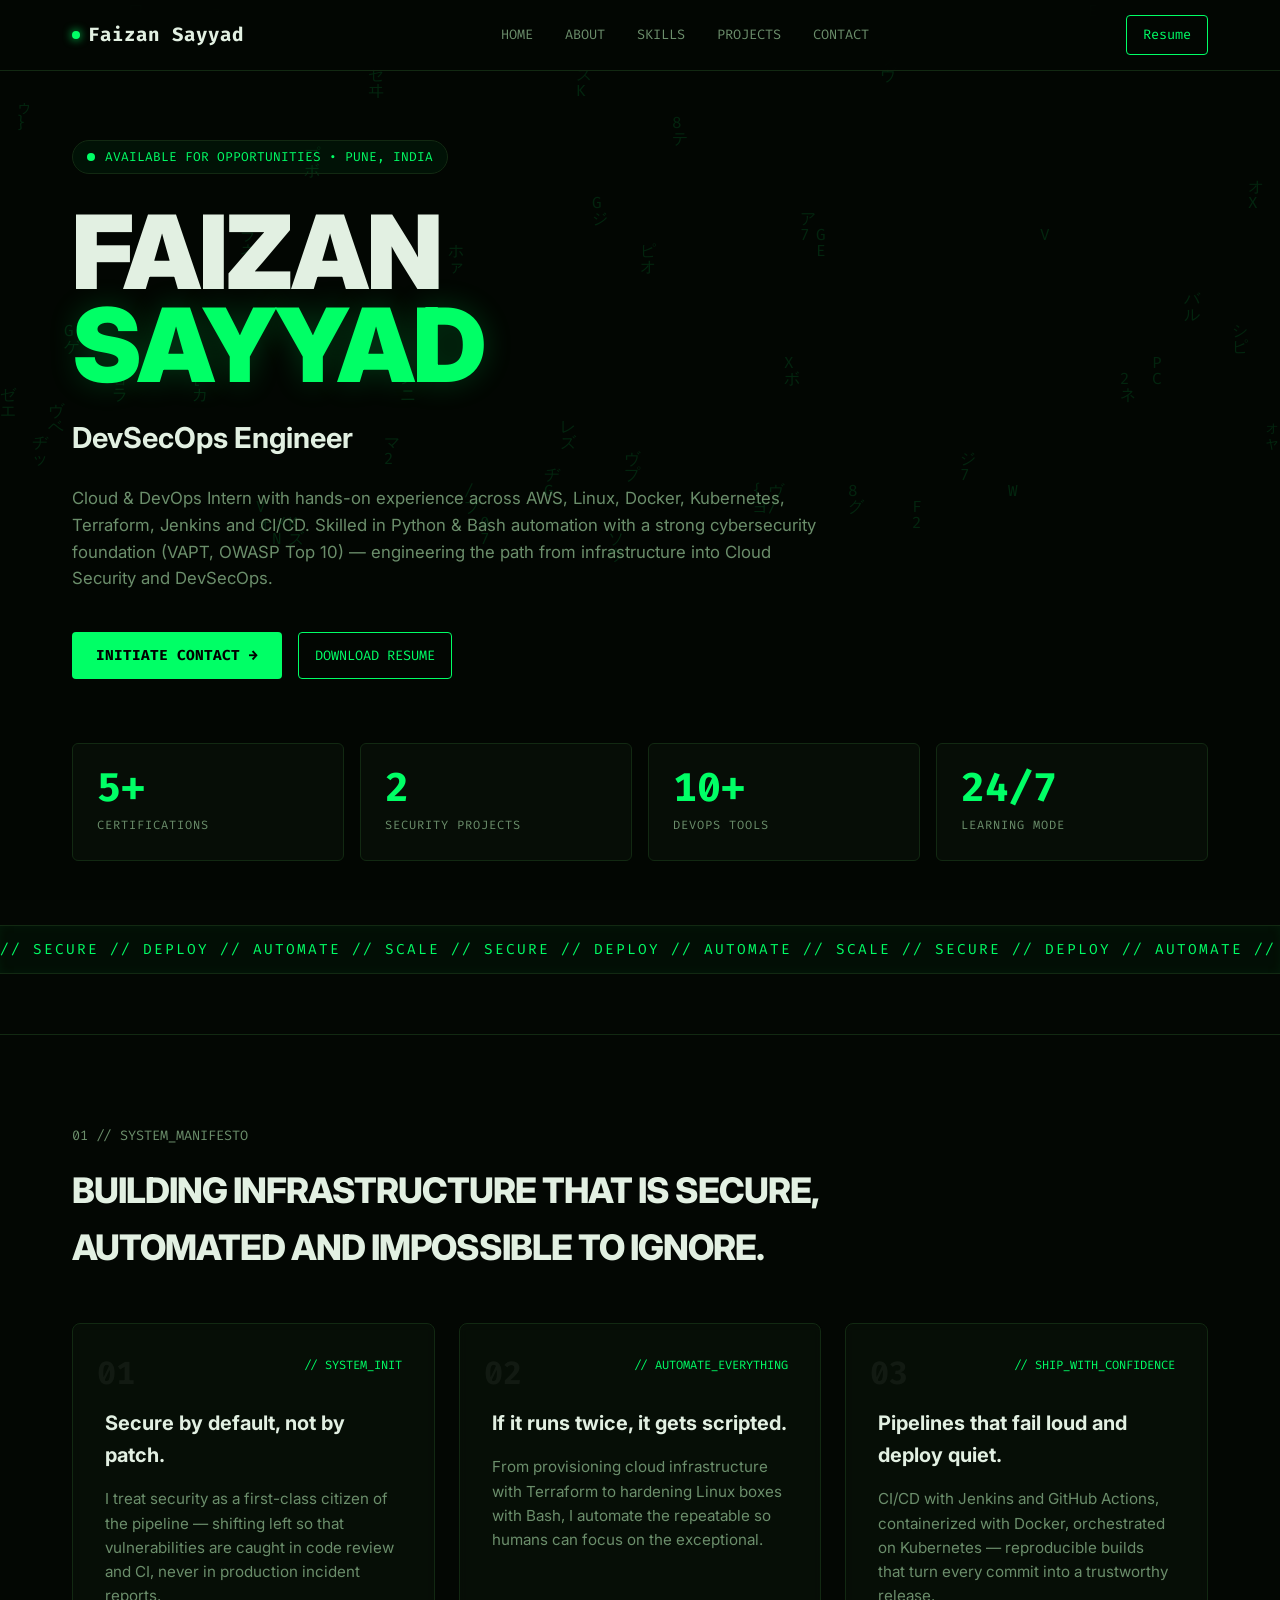
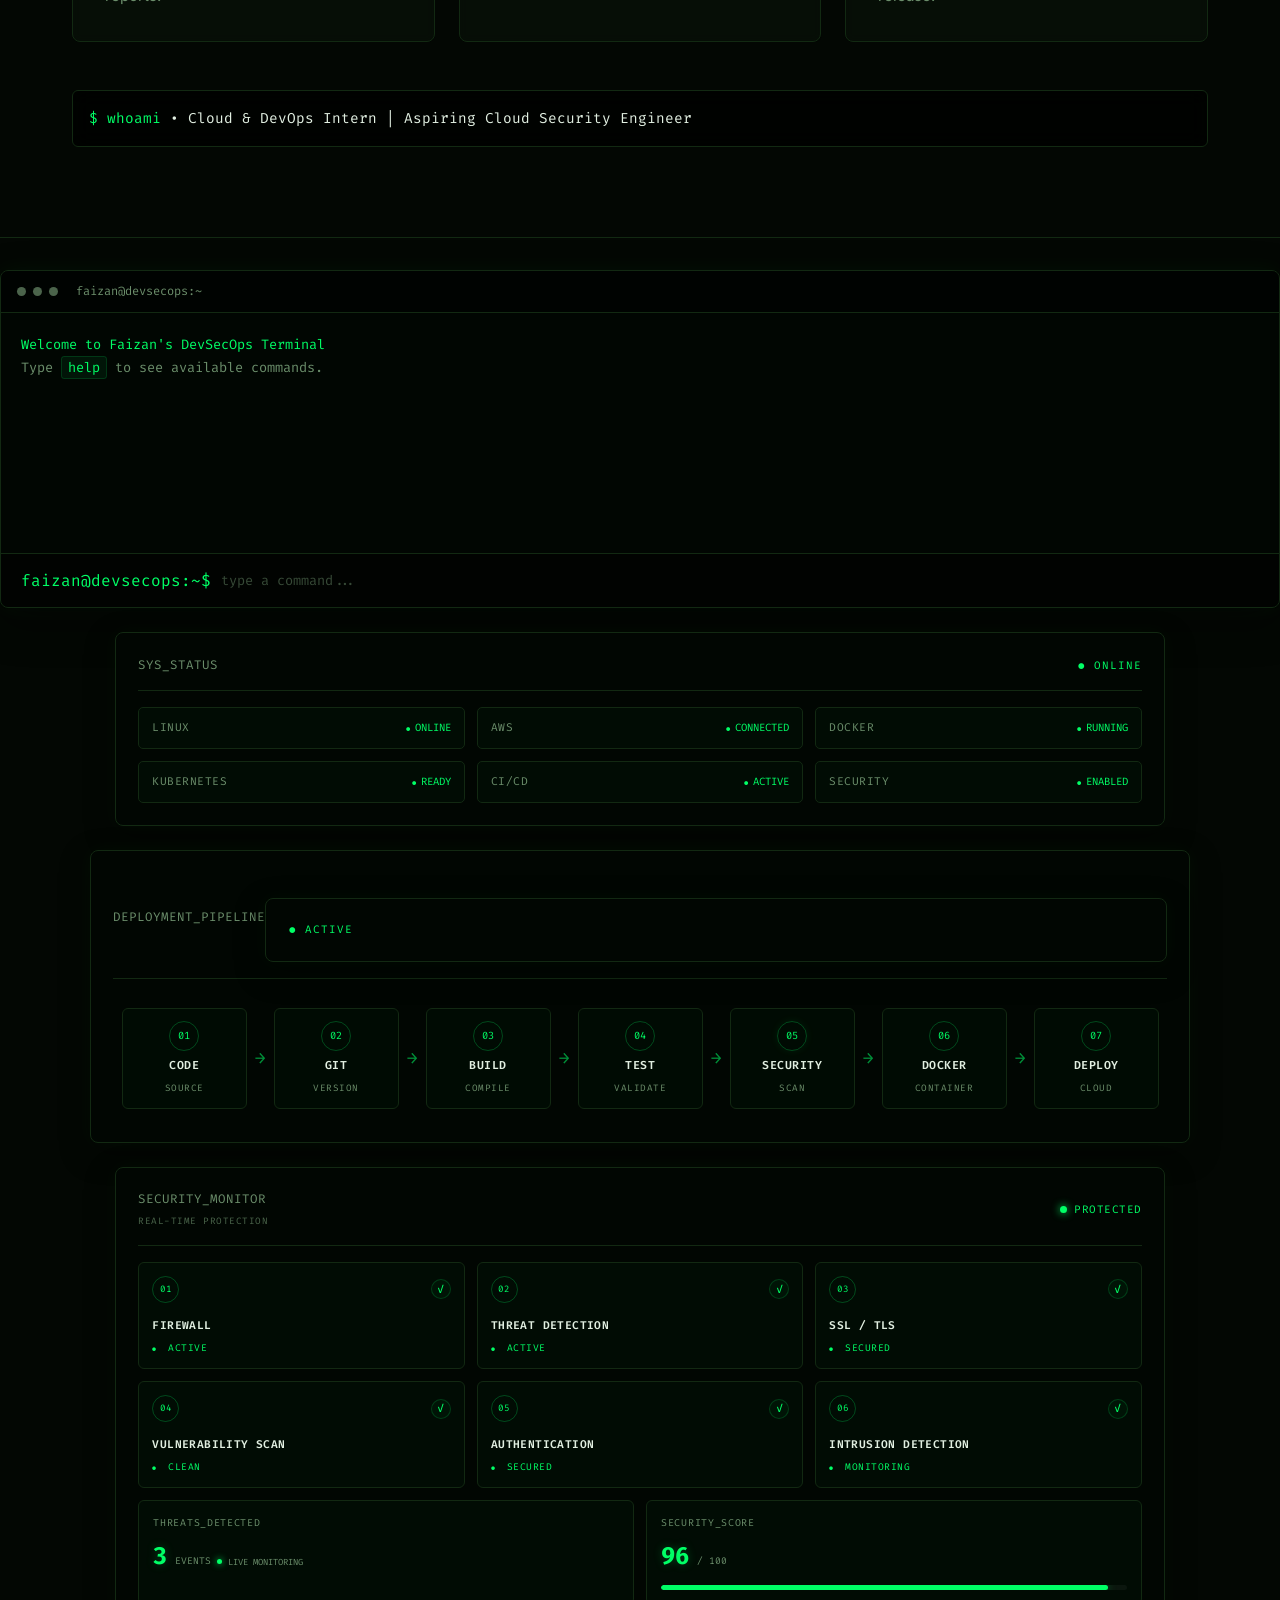
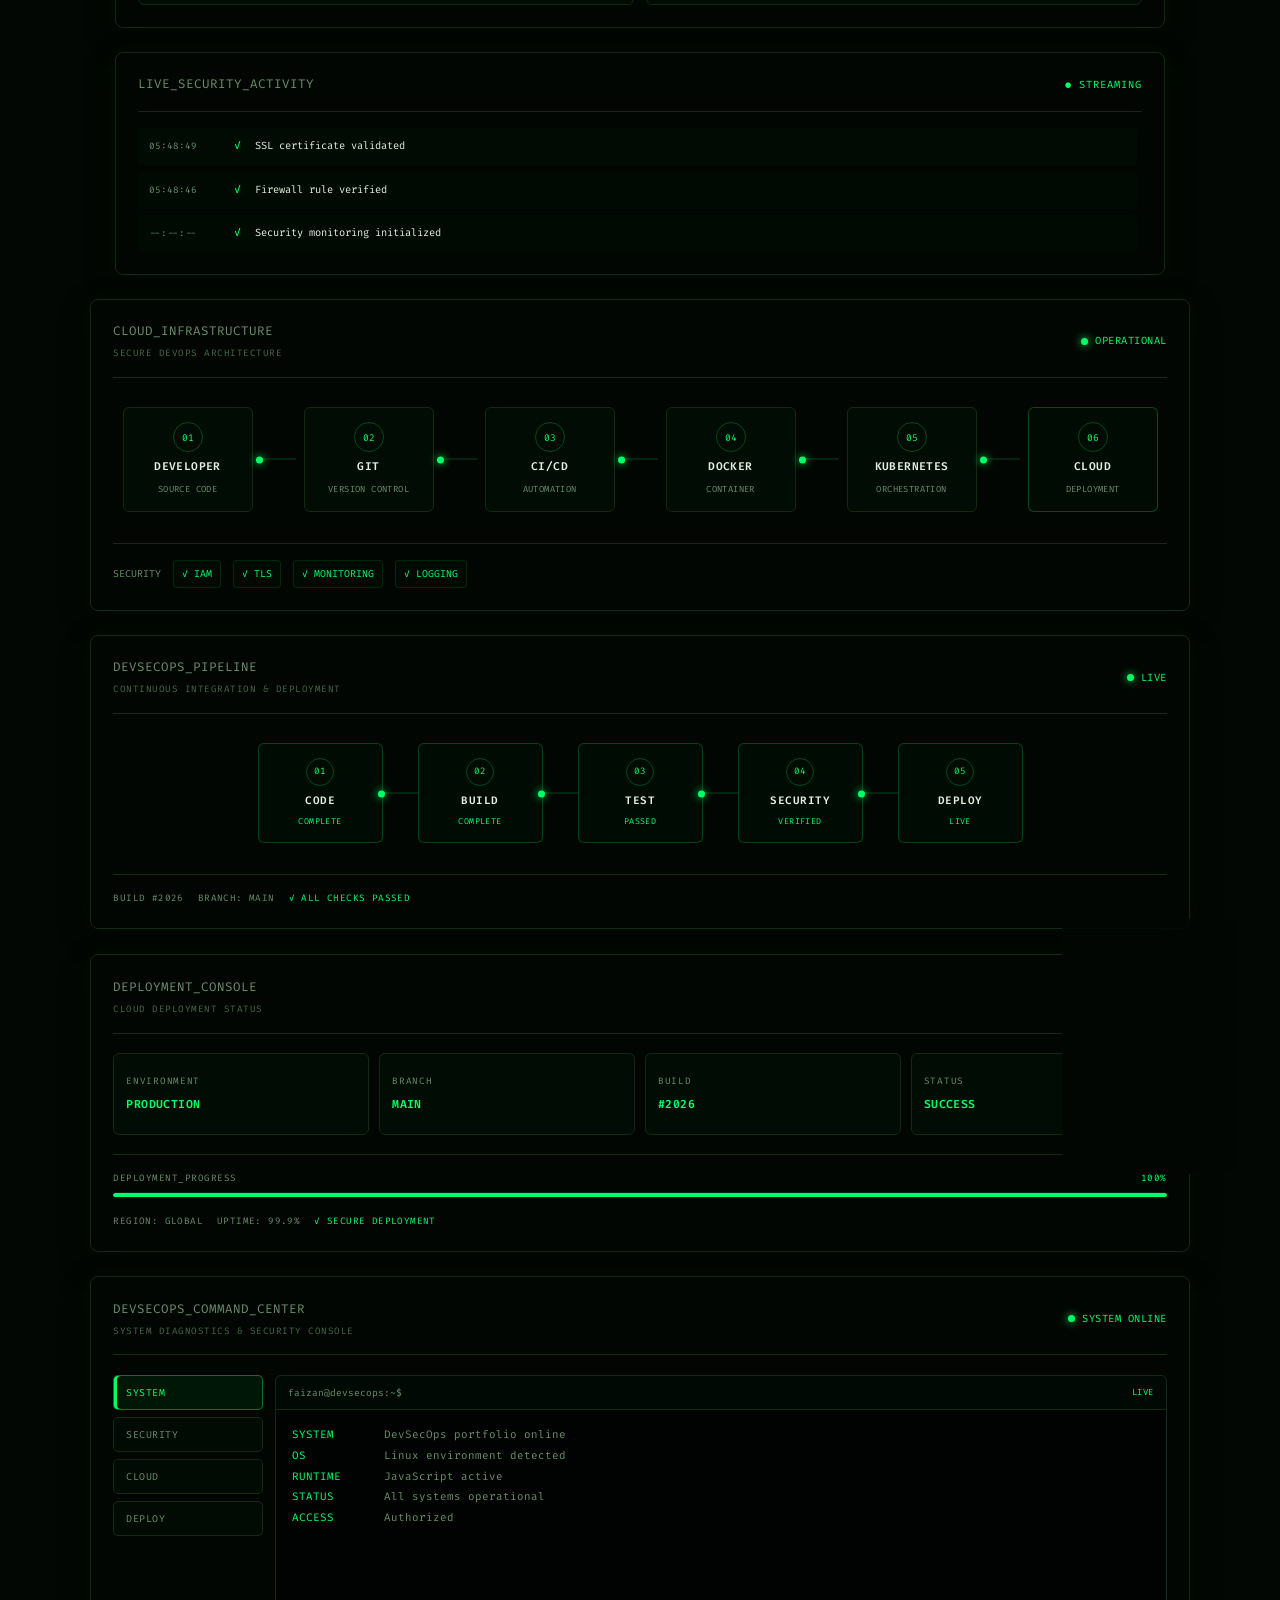
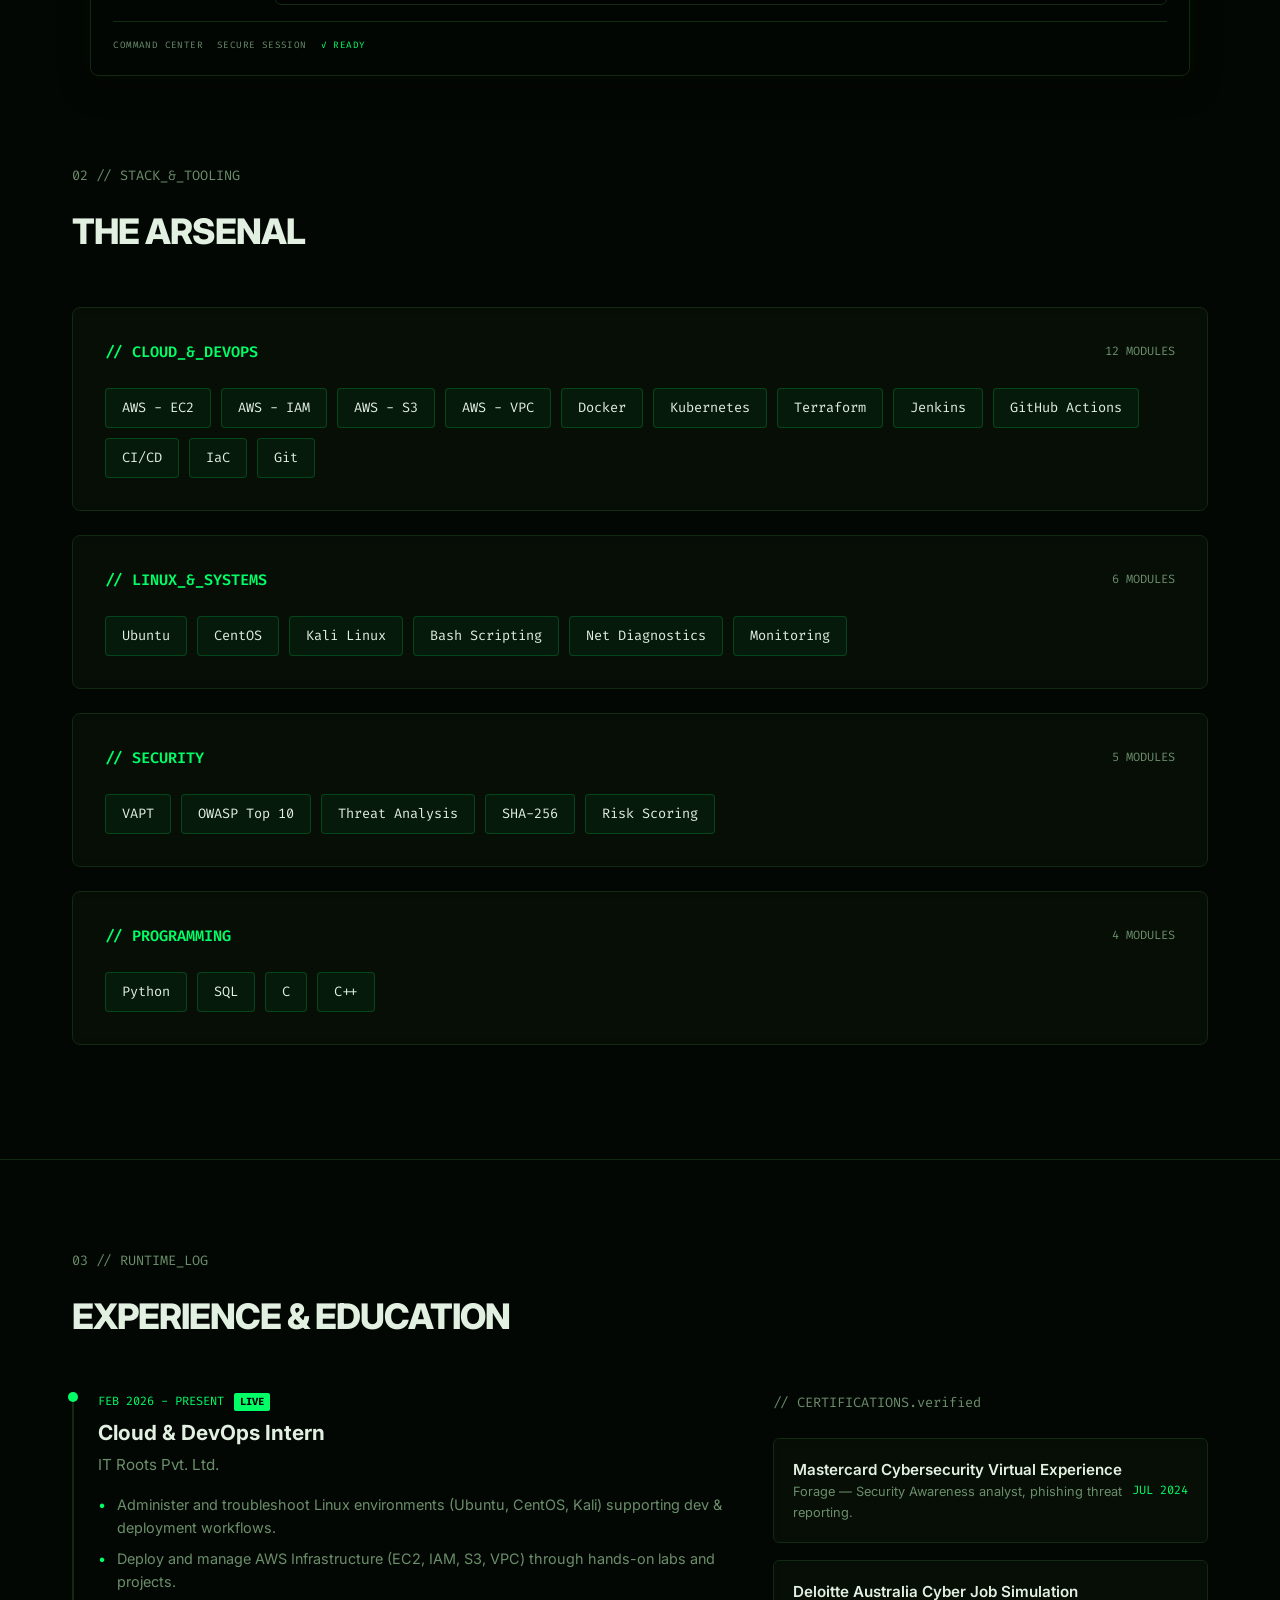
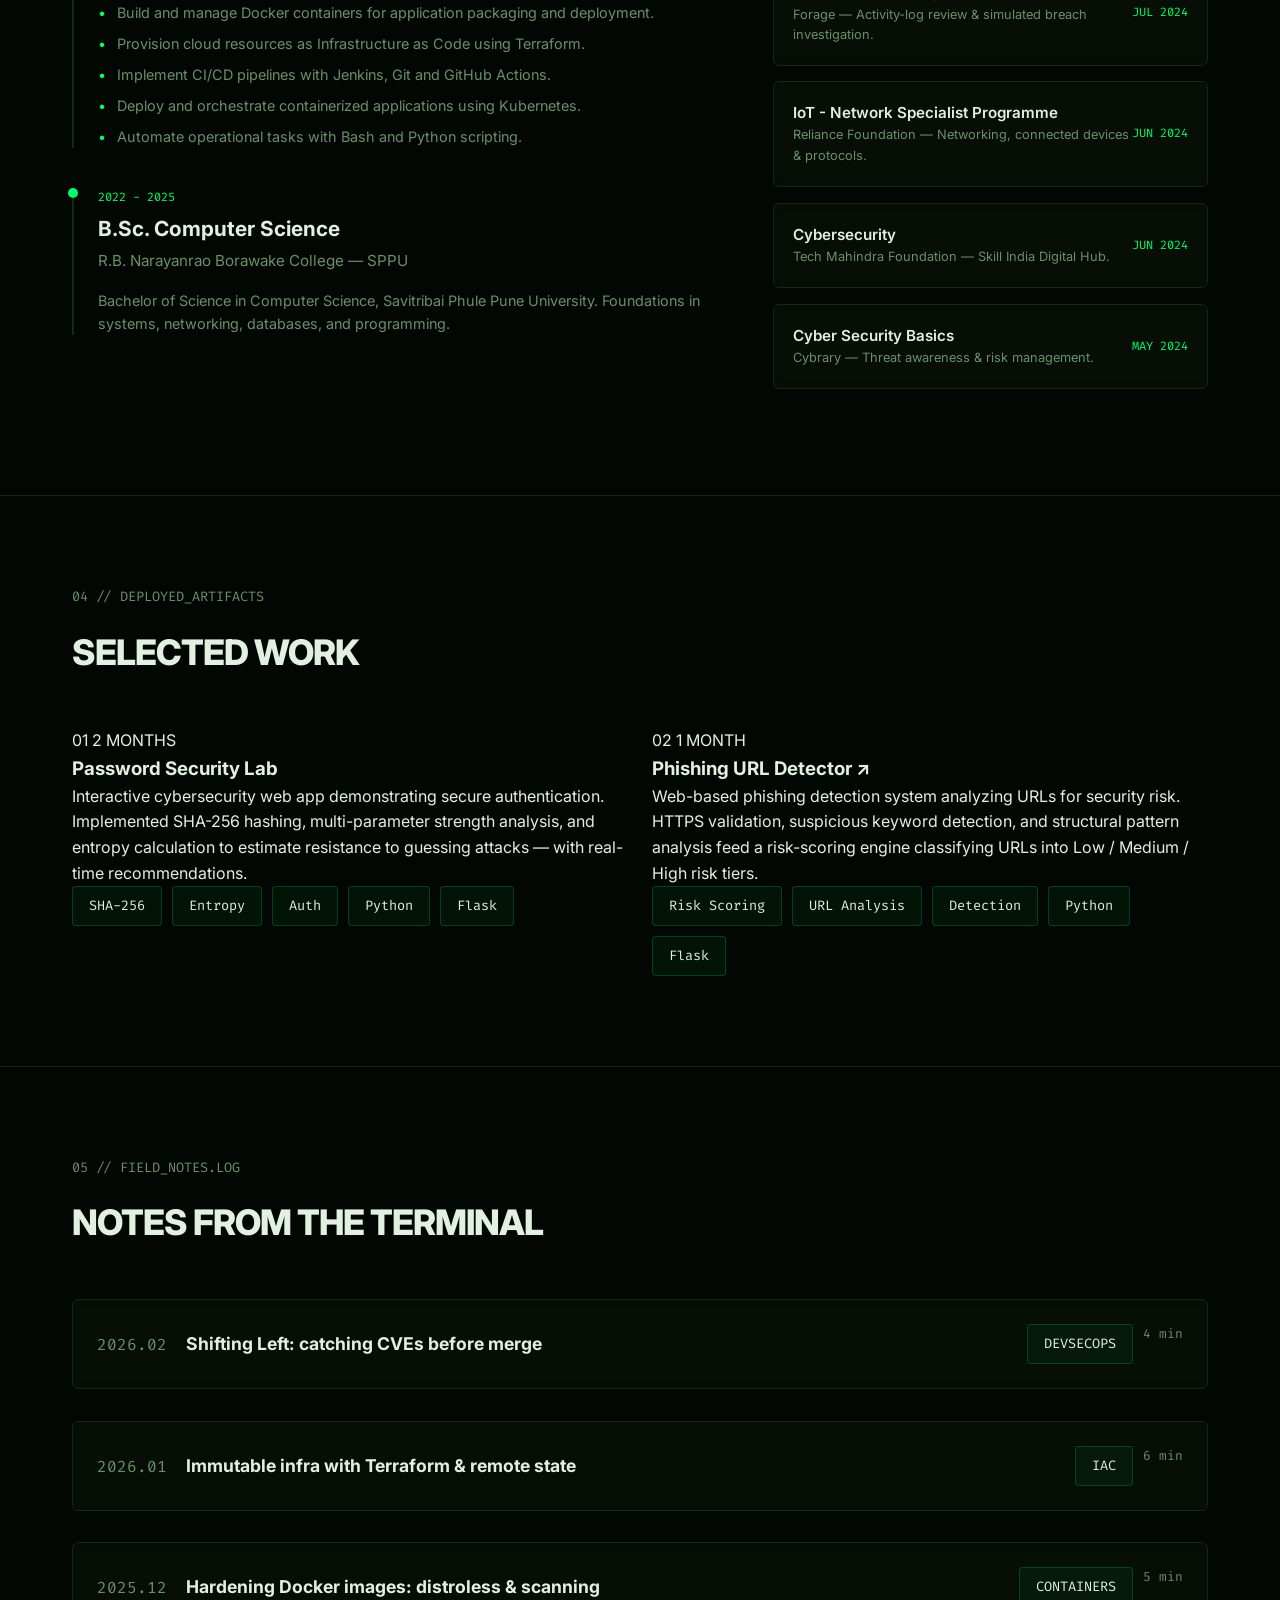
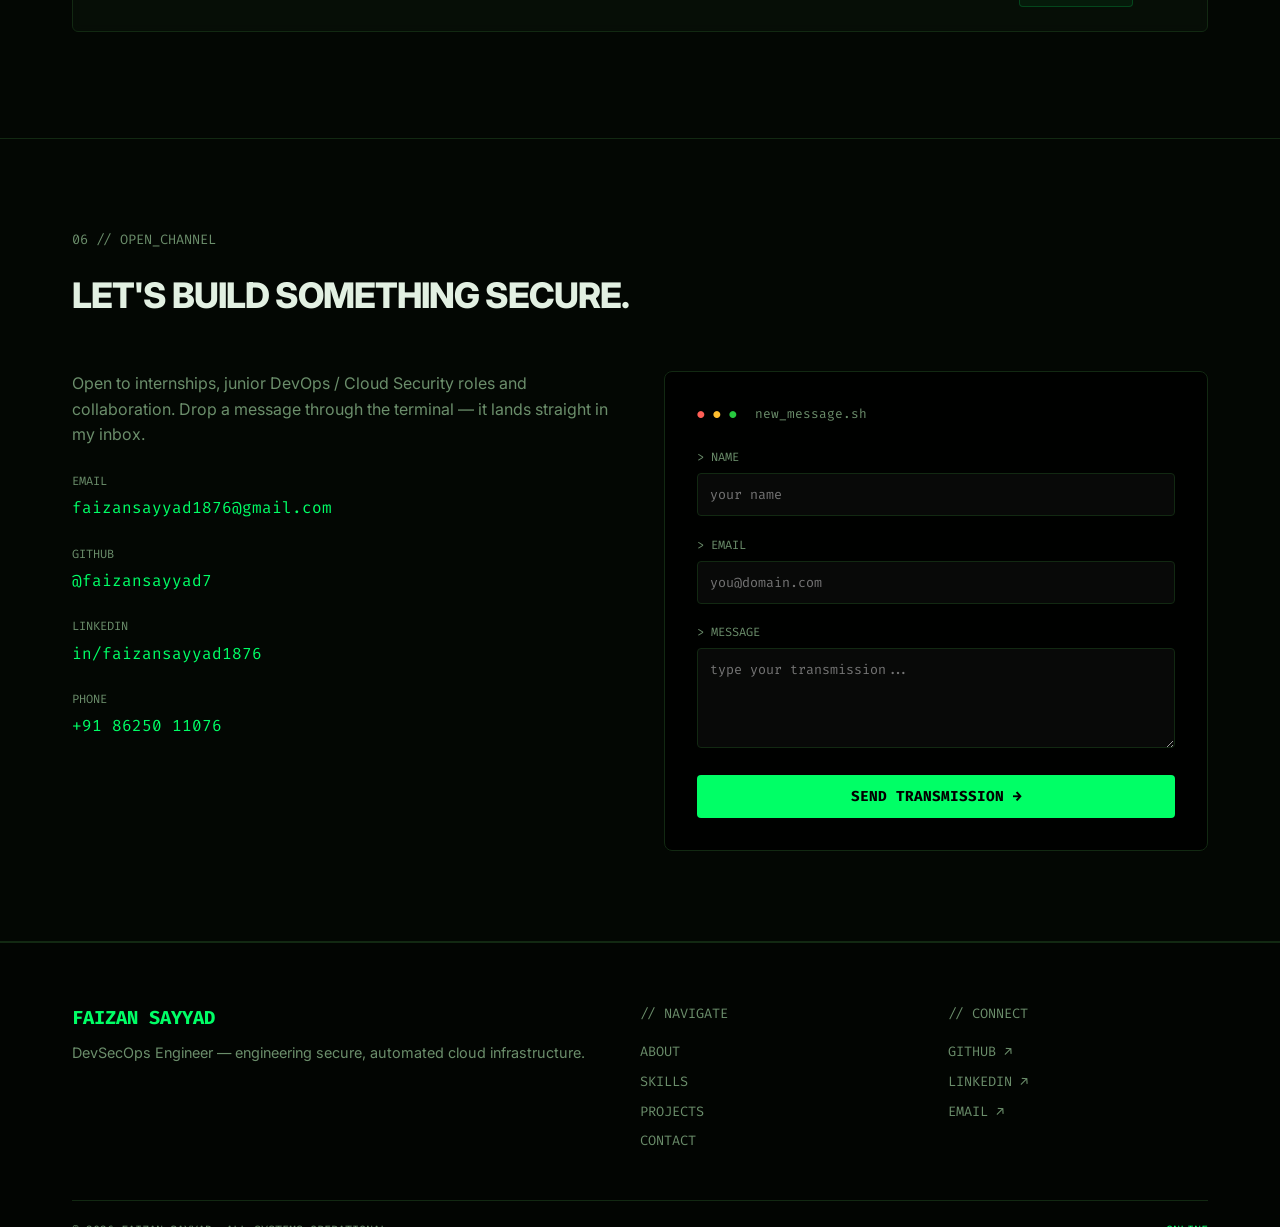
==== commit 329f802c: "Add interactive DevSecOps command center" ====
--- a/index.html
+++ b/index.html
@@ -44,6 +44,7 @@
     <link rel="stylesheet" href="css/13-cloud-infrastructure.css">
     <link rel="stylesheet" href="css/14-pipeline-status.css">
     <link rel="stylesheet" href="css/15-deployment-console.css">
+    <link rel="stylesheet" href="css/16-command-center.css">
 
 
     <!-- =========================================
@@ -1023,6 +1024,144 @@
 
         <span class="deployment-secure">
             ✓ SECURE DEPLOYMENT
+        </span>
+
+    </div>
+
+</div>
+
+<!-- =========================================
+     DEVSECOPS COMMAND CENTER
+========================================= -->
+
+<div class="command-center">
+
+    <div class="command-center-header">
+
+        <div>
+            <span class="command-center-label">
+                DEVSECOPS_COMMAND_CENTER
+            </span>
+
+            <span class="command-center-subtitle">
+                SYSTEM DIAGNOSTICS & SECURITY CONSOLE
+            </span>
+        </div>
+
+        <div class="command-center-status">
+            <span></span>
+            SYSTEM ONLINE
+        </div>
+
+    </div>
+
+
+    <div class="command-center-body">
+
+        <div class="command-buttons">
+
+            <button
+                class="command-btn active"
+                data-command="system"
+            >
+                SYSTEM
+            </button>
+
+            <button
+                class="command-btn"
+                data-command="security"
+            >
+                SECURITY
+            </button>
+
+            <button
+                class="command-btn"
+                data-command="cloud"
+            >
+                CLOUD
+            </button>
+
+            <button
+                class="command-btn"
+                data-command="deploy"
+            >
+                DEPLOY
+            </button>
+
+        </div>
+
+
+        <div class="command-output">
+
+            <div class="command-output-top">
+                <span>
+                    faizan@devsecops:~$
+                </span>
+
+                <span class="command-output-live">
+                    LIVE
+                </span>
+            </div>
+
+
+            <div
+                class="command-output-content"
+                id="command-output"
+            >
+                <div class="command-line">
+                    <span class="command-green">
+                        SYSTEM
+                    </span>
+                    <span>
+                        diagnostics initialized...
+                    </span>
+                </div>
+
+                <div class="command-line">
+                    <span class="command-green">
+                        STATUS
+                    </span>
+                    <span>
+                        operational
+                    </span>
+                </div>
+
+                <div class="command-line">
+                    <span class="command-green">
+                        ACCESS
+                    </span>
+                    <span>
+                        authorized
+                    </span>
+                </div>
+
+                <div class="command-line">
+                    <span class="command-green">
+                        SECURITY
+                    </span>
+                    <span>
+                        monitoring active
+                    </span>
+                </div>
+            </div>
+
+        </div>
+
+    </div>
+
+
+    <div class="command-center-footer">
+
+        <span>
+            COMMAND CENTER
+        </span>
+
+        <span>
+            SECURE SESSION
+        </span>
+
+        <span class="command-footer-green">
+            ✓ READY
         </span>
 
     </div>
--- a/css/16-command-center.css
+++ b/css/16-command-center.css
@@ -0,0 +1,469 @@
+/* ==================================================
+   File : 16-command-center.css
+   Purpose : DevSecOps Command Center
+   Author : Faizan Sayyad
+   ================================================== */
+
+
+/* ==================================================
+   COMMAND CENTER
+   ================================================== */
+
+.command-center {
+    width: 100%;
+    max-width: 1100px;
+
+    margin: 1.5rem auto 0;
+    padding: 1.4rem;
+
+    background: rgba(2, 7, 3, 0.9);
+
+    border: 1px solid var(--border-color);
+    border-radius: 8px;
+
+    backdrop-filter: blur(10px);
+
+    box-shadow:
+        0 10px 30px rgba(0, 0, 0, 0.35),
+        0 0 20px rgba(0, 255, 102, 0.04);
+
+    transition:
+        border-color 0.3s ease,
+        box-shadow 0.3s ease;
+}
+
+.command-center:hover {
+    border-color:
+        rgba(0, 255, 102, 0.3);
+
+    box-shadow:
+        0 12px 35px rgba(0, 0, 0, 0.45),
+        0 0 30px rgba(0, 255, 102, 0.07);
+}
+
+
+/* ==================================================
+   HEADER
+   ================================================== */
+
+.command-center-header {
+    display: flex;
+
+    align-items: center;
+    justify-content: space-between;
+
+    padding-bottom: 1rem;
+    margin-bottom: 1.2rem;
+
+    border-bottom:
+        1px solid var(--border-color);
+}
+
+.command-center-label {
+    display: block;
+
+    color: var(--text-muted);
+
+    font-family: var(--font-mono);
+    font-size: 0.78rem;
+
+    letter-spacing: 1px;
+}
+
+.command-center-subtitle {
+    display: block;
+
+    margin-top: 4px;
+
+    color: rgba(107, 142, 107, 0.7);
+
+    font-family: var(--font-mono);
+    font-size: 0.58rem;
+
+    letter-spacing: 0.5px;
+}
+
+
+/* ==================================================
+   SYSTEM STATUS
+   ================================================== */
+
+.command-center-status {
+    display: flex;
+
+    align-items: center;
+
+    gap: 7px;
+
+    color: var(--accent-green);
+
+    font-family: var(--font-mono);
+
+    font-size: 0.65rem;
+
+    letter-spacing: 0.5px;
+}
+
+.command-center-status span {
+    width: 7px;
+    height: 7px;
+
+    display: inline-block;
+
+    background: var(--accent-green);
+
+    border-radius: 50%;
+
+    box-shadow:
+        0 0 8px var(--accent-green);
+
+    animation:
+        commandStatusPulse 1.5s ease-in-out infinite;
+}
+
+@keyframes commandStatusPulse {
+
+    0%,
+    100% {
+        opacity: 1;
+    }
+
+    50% {
+        opacity: 0.35;
+    }
+
+}
+
+
+/* ==================================================
+   COMMAND CENTER BODY
+   ================================================== */
+
+.command-center-body {
+    display: grid;
+
+    grid-template-columns: 150px minmax(0, 1fr);
+
+    gap: 12px;
+}
+
+
+/* ==================================================
+   COMMAND BUTTONS
+   ================================================== */
+
+.command-buttons {
+    display: flex;
+
+    flex-direction: column;
+
+    gap: 7px;
+}
+
+.command-btn {
+    width: 100%;
+
+    padding: 10px 12px;
+
+    background:
+        rgba(0, 255, 102, 0.02);
+
+    border: 1px solid var(--border-color);
+
+    border-radius: 5px;
+
+    color: var(--text-muted);
+
+    font-family: var(--font-mono);
+
+    font-size: 0.62rem;
+
+    text-align: left;
+
+    letter-spacing: 0.5px;
+
+    cursor: pointer;
+
+    transition:
+        color 0.25s ease,
+        border-color 0.25s ease,
+        background 0.25s ease,
+        transform 0.25s ease;
+}
+
+.command-btn:hover {
+    color: var(--accent-green);
+
+    border-color:
+        rgba(0, 255, 102, 0.3);
+
+    background:
+        rgba(0, 255, 102, 0.05);
+
+    transform: translateX(3px);
+}
+
+.command-btn.active {
+    color: var(--accent-green);
+
+    border-color:
+        rgba(0, 255, 102, 0.4);
+
+    background:
+        rgba(0, 255, 102, 0.07);
+
+    box-shadow:
+        inset 3px 0 0 var(--accent-green);
+}
+
+
+/* ==================================================
+   COMMAND OUTPUT
+   ================================================== */
+
+.command-output {
+    min-width: 0;
+
+    min-height: 230px;
+
+    background:
+        rgba(0, 0, 0, 0.5);
+
+    border: 1px solid var(--border-color);
+
+    border-radius: 6px;
+
+    overflow: hidden;
+
+    font-family: var(--font-mono);
+}
+
+
+/* ==================================================
+   OUTPUT TOP BAR
+   ================================================== */
+
+.command-output-top {
+    display: flex;
+
+    align-items: center;
+    justify-content: space-between;
+
+    padding: 9px 12px;
+
+    background:
+        rgba(0, 255, 102, 0.025);
+
+    border-bottom:
+        1px solid var(--border-color);
+
+    color: var(--text-muted);
+
+    font-size: 0.6rem;
+}
+
+.command-output-live {
+    color: var(--accent-green);
+
+    font-size: 0.55rem;
+
+    letter-spacing: 0.5px;
+}
+
+
+/* ==================================================
+   OUTPUT CONTENT
+   ================================================== */
+
+.command-output-content {
+    padding: 1rem;
+
+    min-height: 175px;
+
+    color: var(--text-muted);
+
+    font-size: 0.68rem;
+
+    line-height: 1.9;
+}
+
+.command-line {
+    display: flex;
+
+    gap: 12px;
+
+    opacity: 0;
+
+    animation:
+        commandLineAppear 0.4s ease forwards;
+}
+
+.command-line:nth-child(1) {
+    animation-delay: 0.05s;
+}
+
+.command-line:nth-child(2) {
+    animation-delay: 0.12s;
+}
+
+.command-line:nth-child(3) {
+    animation-delay: 0.19s;
+}
+
+.command-line:nth-child(4) {
+    animation-delay: 0.26s;
+}
+
+.command-green {
+    color: var(--accent-green);
+
+    min-width: 80px;
+}
+
+@keyframes commandLineAppear {
+
+    from {
+        opacity: 0;
+
+        transform:
+            translateX(-5px);
+    }
+
+    to {
+        opacity: 1;
+
+        transform:
+            translateX(0);
+    }
+
+}
+
+
+/* ==================================================
+   FOOTER
+   ================================================== */
+
+.command-center-footer {
+    display: flex;
+
+    align-items: center;
+
+    flex-wrap: wrap;
+
+    gap: 14px;
+
+    margin-top: 1rem;
+
+    padding-top: 1rem;
+
+    border-top:
+        1px solid var(--border-color);
+
+    color: var(--text-muted);
+
+    font-family: var(--font-mono);
+
+    font-size: 0.58rem;
+
+    letter-spacing: 0.4px;
+}
+
+.command-footer-green {
+    color: var(--accent-green);
+}
+
+
+/* ==================================================
+   TABLET
+   ================================================== */
+
+@media (max-width: 800px) {
+
+    .command-center-body {
+        grid-template-columns: 1fr;
+    }
+
+    .command-buttons {
+        display: grid;
+
+        grid-template-columns:
+            repeat(4, 1fr);
+    }
+
+    .command-btn {
+        text-align: center;
+    }
+
+    .command-btn:hover {
+        transform: translateY(-2px);
+    }
+
+}
+
+
+/* ==================================================
+   MOBILE
+   ================================================== */
+
+@media (max-width: 600px) {
+
+    .command-center {
+        padding: 1rem;
+
+        border-radius: 6px;
+    }
+
+    .command-center-header {
+        align-items: flex-start;
+
+        gap: 15px;
+    }
+
+    .command-center-label {
+        font-size: 0.7rem;
+    }
+
+    .command-center-subtitle {
+        font-size: 0.52rem;
+    }
+
+    .command-center-status {
+        font-size: 0.55rem;
+    }
+
+    .command-buttons {
+        grid-template-columns:
+            repeat(2, 1fr);
+    }
+
+    .command-btn {
+        padding: 9px;
+
+        font-size: 0.56rem;
+    }
+
+    .command-output {
+        min-height: 210px;
+    }
+
+    .command-output-content {
+        padding: 0.8rem;
+
+        font-size: 0.58rem;
+    }
+
+    .command-line {
+        gap: 8px;
+    }
+
+    .command-green {
+        min-width: 65px;
+    }
+
+    .command-center-footer {
+        gap: 8px;
+
+        font-size: 0.52rem;
+    }
+
+}
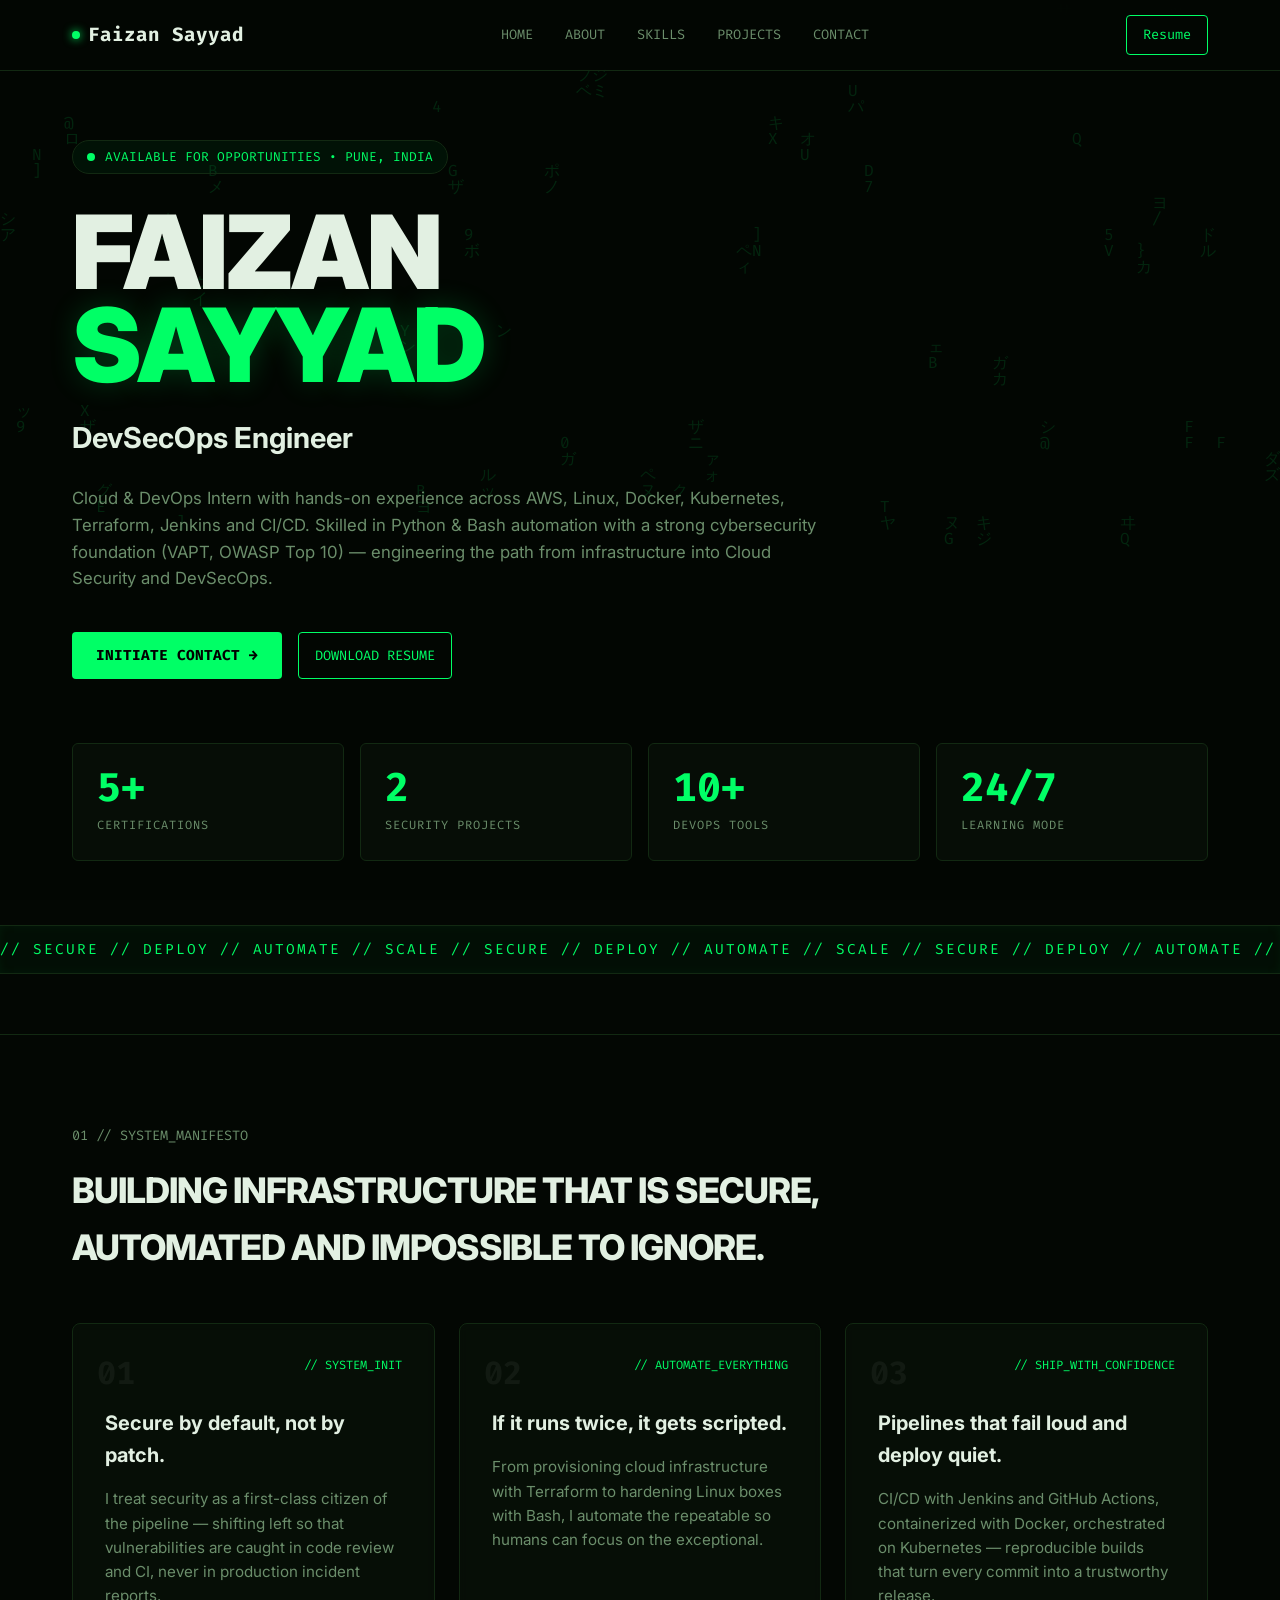
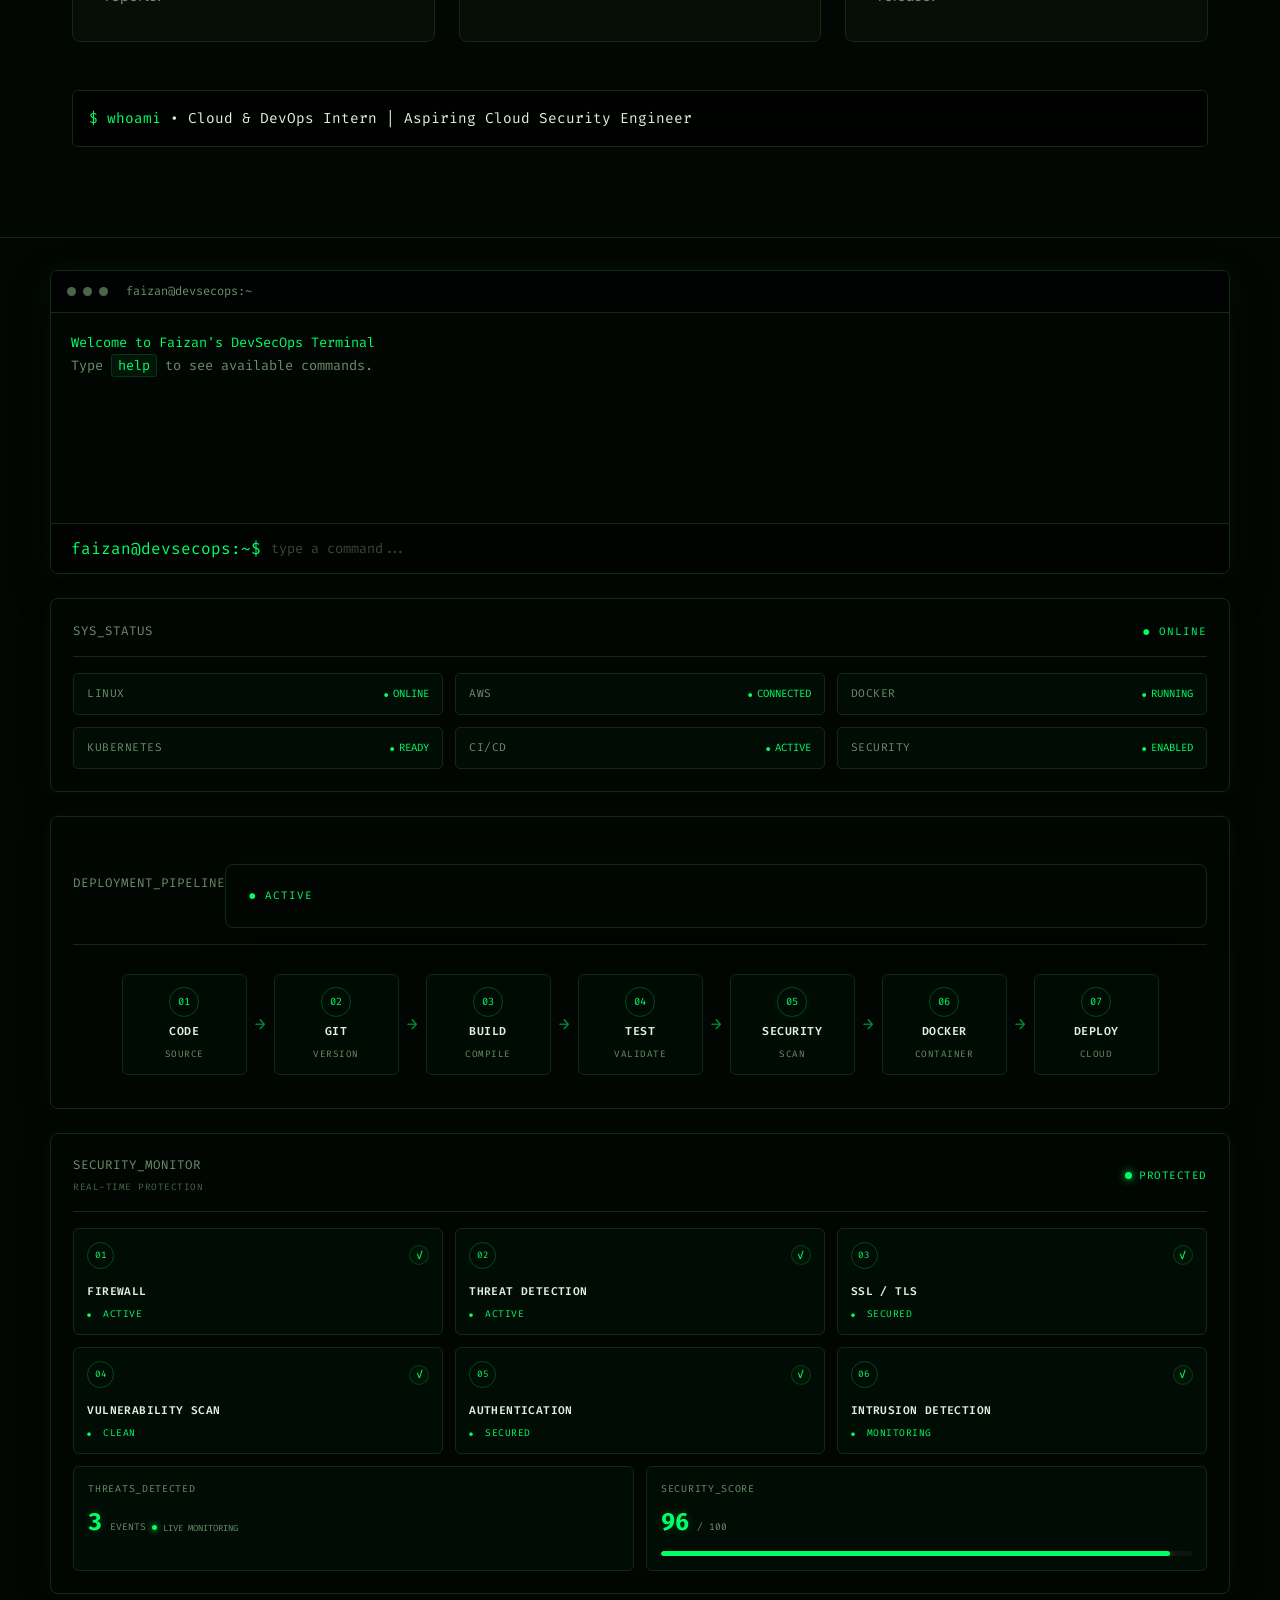
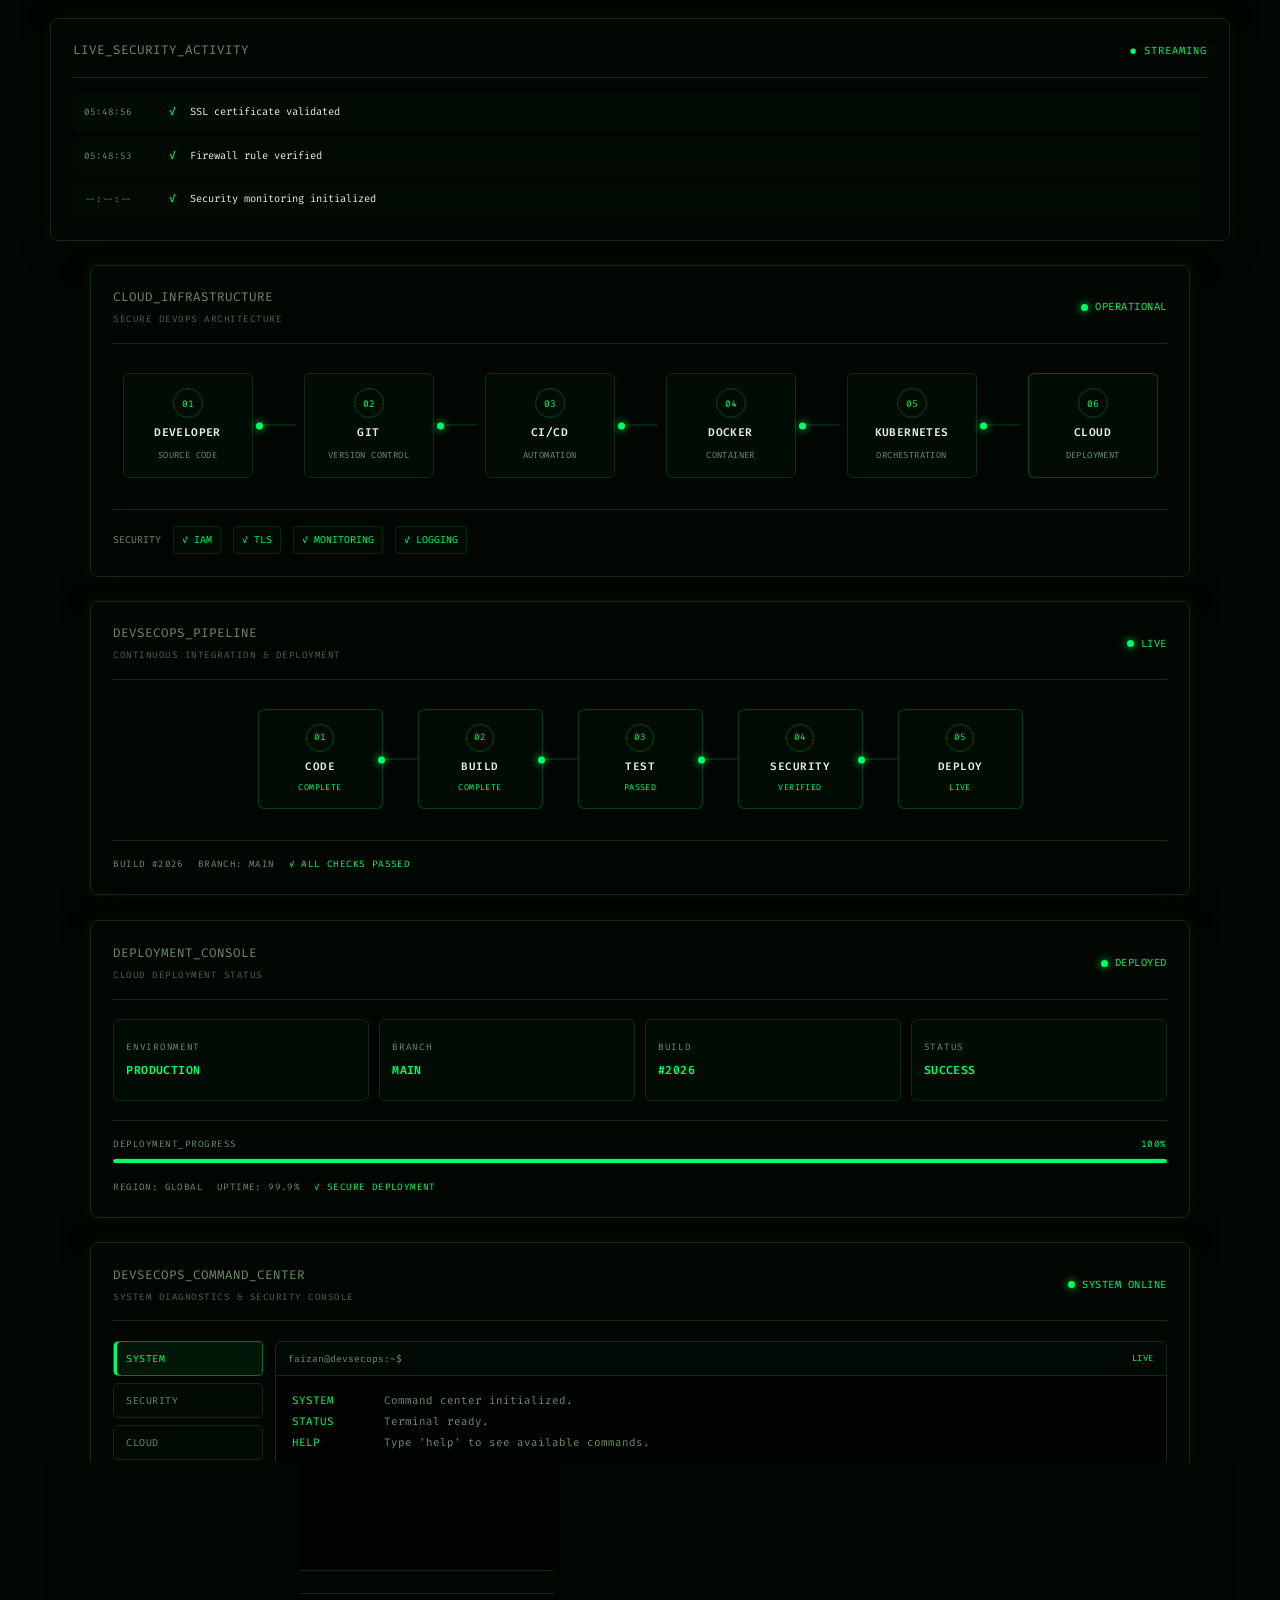
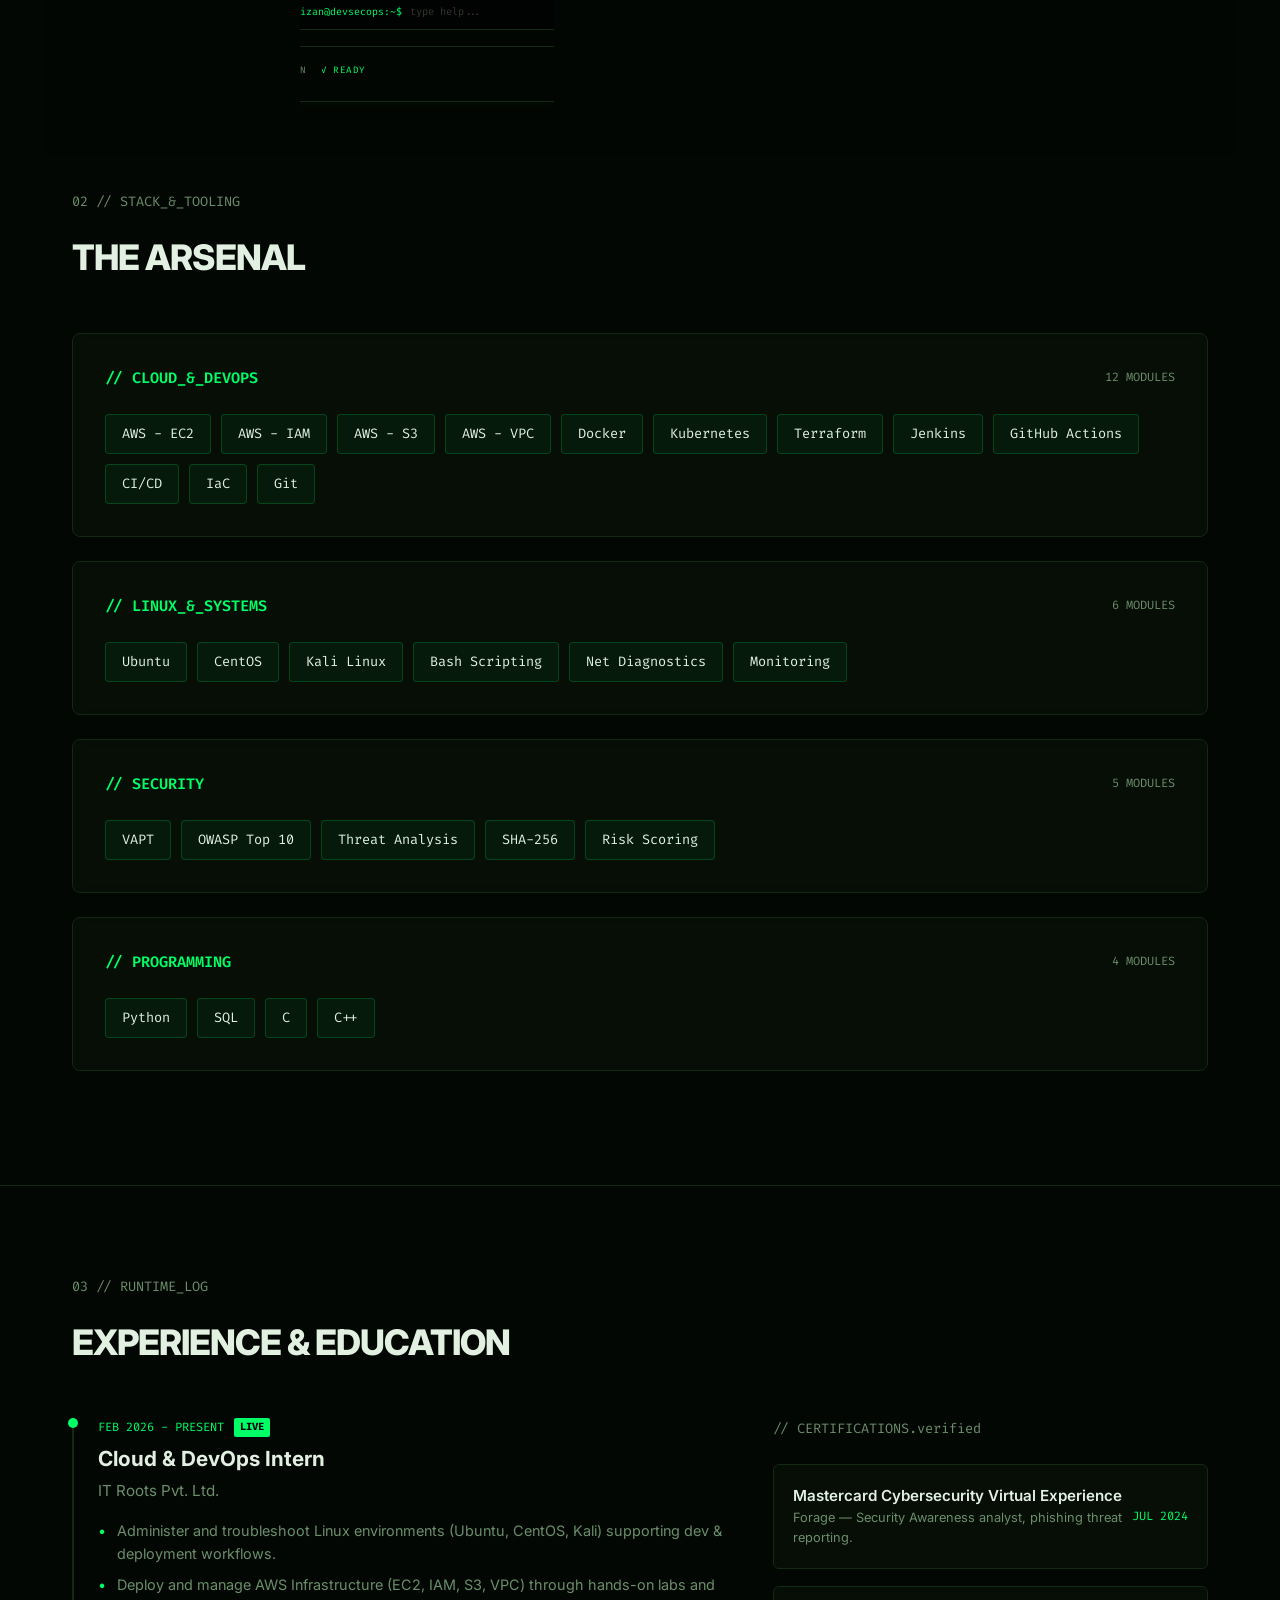
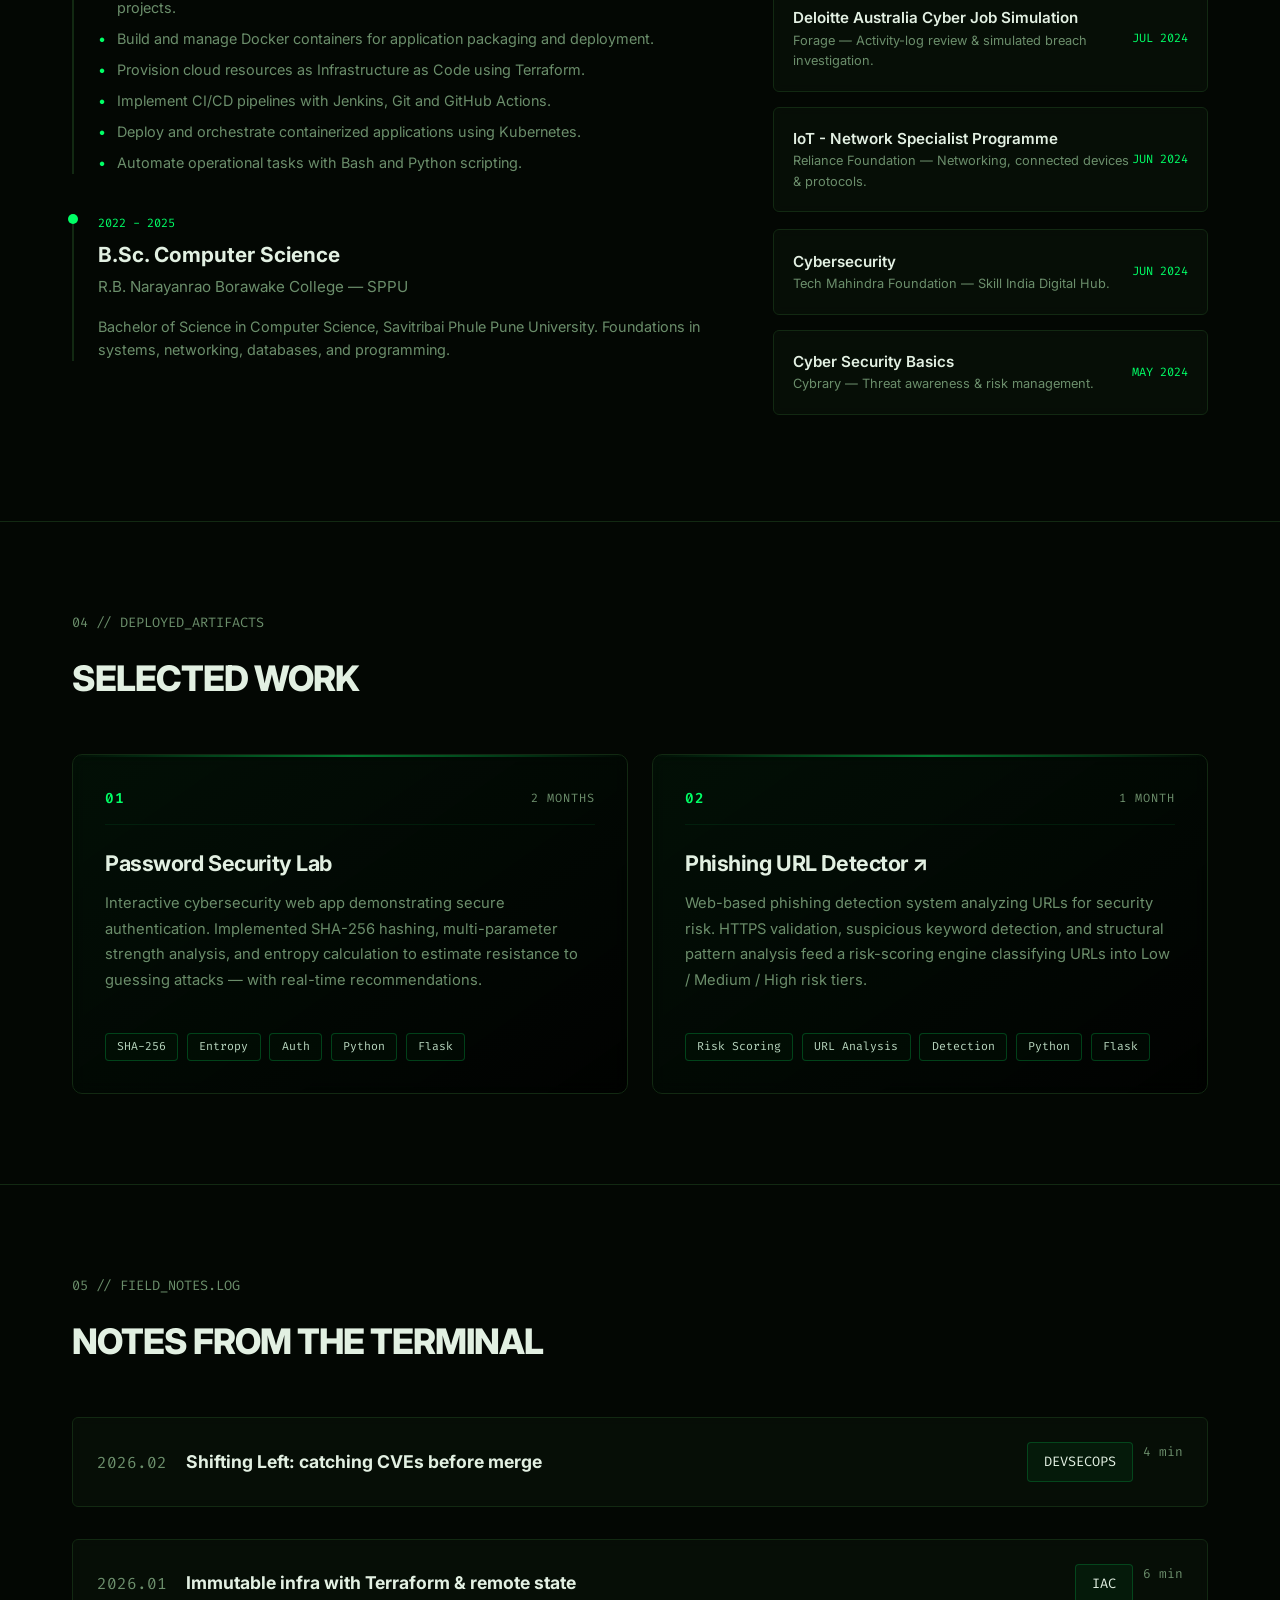
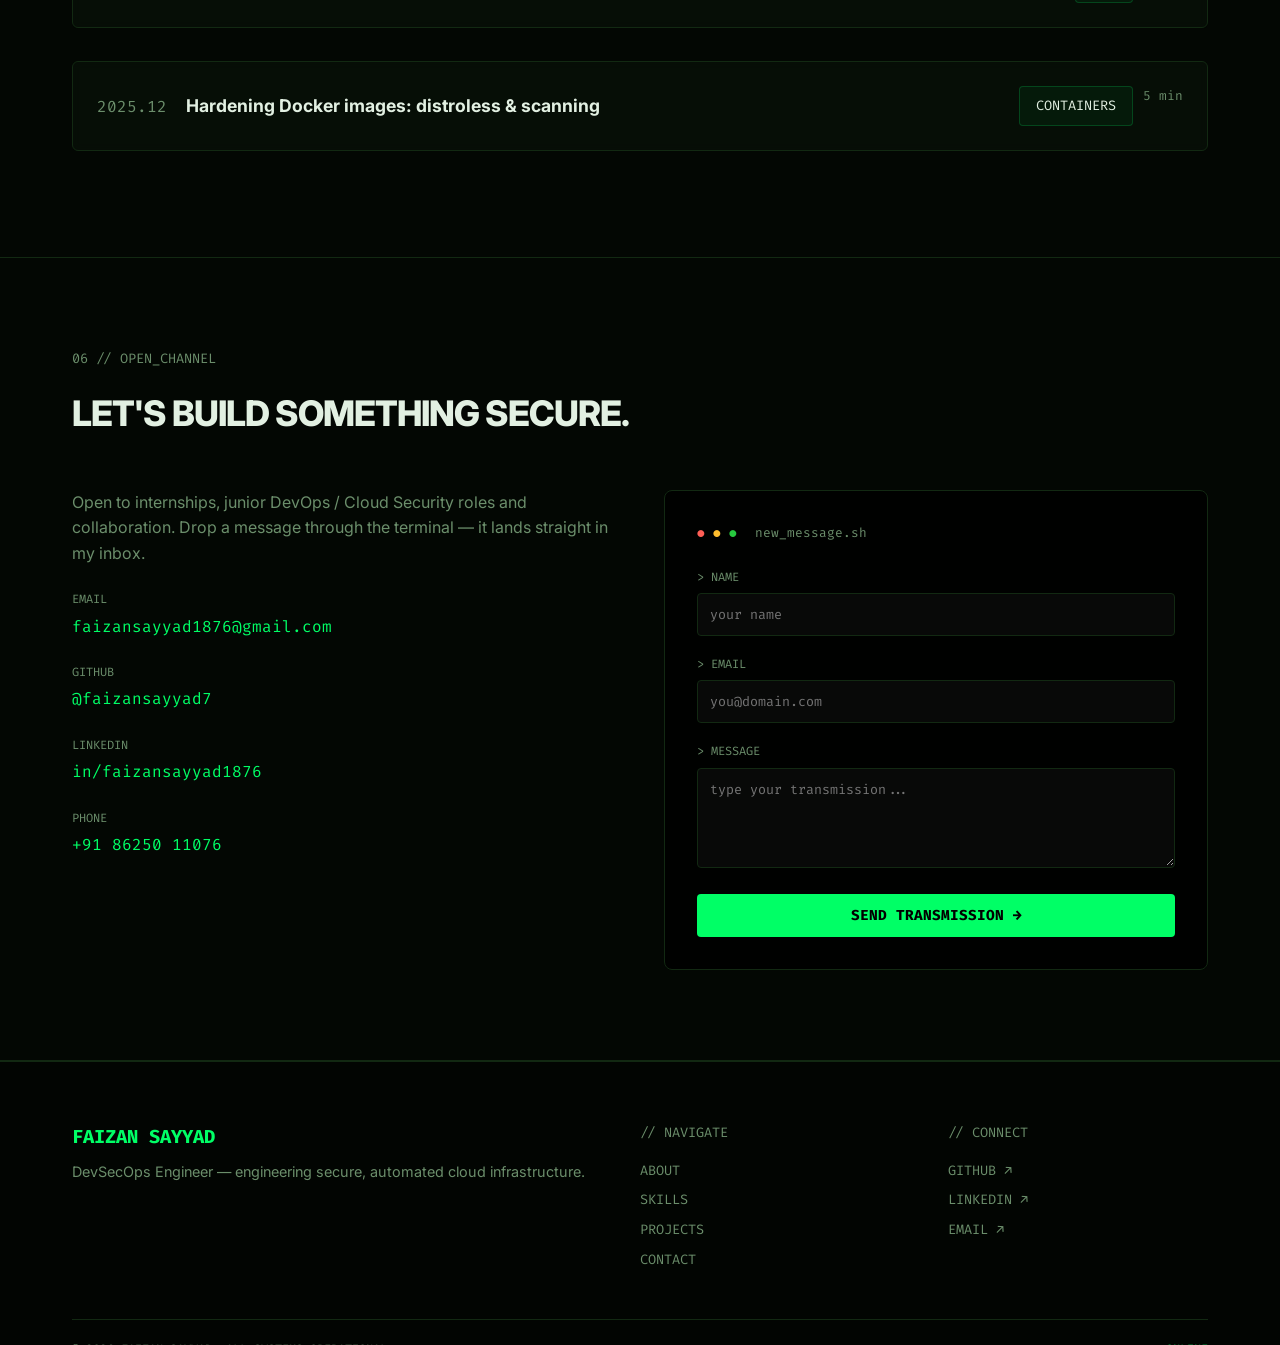
==== commit 57679748: "Some Changes And Fit The Alignment" ====
--- a/index.html
+++ b/index.html
@@ -1146,6 +1146,22 @@
             </div>
 
         </div>
+        <div class="command-input-row">
+
+    <span class="command-input-prompt">
+        faizan@devsecops:~$
+    </span>
+
+    <input
+        type="text"
+        id="command-input"
+        class="command-input"
+        autocomplete="off"
+        spellcheck="false"
+        placeholder="type help..."
+    >
+
+</div>
 
     </div>
 
--- a/css/08-terminal.css
+++ b/css/08-terminal.css
@@ -10,12 +10,14 @@
    ================================================== */
 
 .dev-terminal {
-    width: 100%;
-    margin-top: 2rem;
-
-    background: rgba(2, 7, 3, 0.92);
+    width: min(100%, 1180px);
+
+    margin: 2rem auto 0;
+
+    background: rgba(2, 7, 3, 0.94);
 
     border: 1px solid var(--border-color);
+
     border-radius: 8px;
 
     overflow: hidden;
@@ -31,6 +33,11 @@
         box-shadow 0.3s ease;
 }
 
+
+/* ==================================================
+   TERMINAL HOVER
+   ================================================== */
+
 .dev-terminal:hover {
     border-color: rgba(0, 255, 102, 0.35);
 
@@ -48,13 +55,15 @@
     height: 42px;
 
     display: flex;
+
     align-items: center;
 
     padding: 0 16px;
 
     background: rgba(0, 0, 0, 0.55);
 
-    border-bottom: 1px solid var(--border-color);
+    border-bottom:
+        1px solid var(--border-color);
 }
 
 
@@ -64,7 +73,9 @@
 
 .terminal-dots {
     display: flex;
+
     align-items: center;
+
     gap: 7px;
 }
 
@@ -88,6 +99,7 @@
     margin-left: 18px;
 
     font-family: var(--font-mono);
+
     font-size: 0.75rem;
 
     color: var(--text-muted);
@@ -99,20 +111,23 @@
    ================================================== */
 
 .terminal-output {
-    min-height: 240px;
-    max-height: 360px;
-
-    padding: 20px;
+    height: 210px;
+
+    padding: 18px 20px;
 
     overflow-y: auto;
 
     font-family: var(--font-mono);
+
     font-size: 0.85rem;
 
     line-height: 1.7;
 
     scrollbar-width: thin;
-    scrollbar-color: var(--accent-green) transparent;
+
+    scrollbar-color:
+        var(--accent-green)
+        transparent;
 }
 
 
@@ -133,9 +148,12 @@
 
     padding: 2px 6px;
 
-    background: rgba(0, 255, 102, 0.06);
-
-    border: 1px solid rgba(0, 255, 102, 0.15);
+    background:
+        rgba(0, 255, 102, 0.06);
+
+    border:
+        1px solid
+        rgba(0, 255, 102, 0.15);
 
     border-radius: 3px;
 }
@@ -147,6 +165,7 @@
 
 .terminal-line {
     display: flex;
+
     align-items: flex-start;
 
     gap: 10px;
@@ -175,6 +194,7 @@
     color: var(--text-muted);
 
     font-family: var(--font-mono);
+
     font-size: 0.82rem;
 
     white-space: pre-wrap;
@@ -188,16 +208,21 @@
    ================================================== */
 
 .terminal-input-row {
+    min-height: 50px;
+
     display: flex;
+
     align-items: center;
 
     gap: 10px;
 
-    padding: 14px 20px;
-
-    background: rgba(0, 0, 0, 0.45);
-
-    border-top: 1px solid var(--border-color);
+    padding: 12px 20px;
+
+    background:
+        rgba(0, 0, 0, 0.45);
+
+    border-top:
+        1px solid var(--border-color);
 }
 
 
@@ -213,11 +238,13 @@
     background: transparent;
 
     border: none;
+
     outline: none;
 
     color: var(--text-main);
 
     font-family: var(--font-mono);
+
     font-size: 0.85rem;
 
     caret-color: var(--accent-green);
@@ -254,30 +281,56 @@
 
 
 /* ==================================================
+   TABLET
+   ================================================== */
+
+@media (max-width: 1200px) {
+
+    .dev-terminal {
+        width: calc(100% - 32px);
+    }
+
+}
+
+
+/* ==================================================
    MOBILE
    ================================================== */
 
 @media (max-width: 600px) {
+
+    .dev-terminal {
+        width: 100%;
+
+        margin-top: 1.5rem;
+
+        border-radius: 6px;
+    }
 
     .terminal-topbar {
         height: 38px;
+
         padding: 0 12px;
     }
 
     .terminal-title {
         font-size: 0.7rem;
+
         margin-left: 12px;
     }
 
     .terminal-output {
-        min-height: 220px;
+        height: 190px;
+
         padding: 15px;
 
         font-size: 0.75rem;
     }
 
     .terminal-input-row {
-        padding: 12px 15px;
+        min-height: 46px;
+
+        padding: 11px 15px;
 
         gap: 7px;
     }
--- a/css/08-projects.css
+++ b/css/08-projects.css
@@ -1,120 +1,325 @@
-/*==================================================
-  File : 08-contact.css
-  Purpose : Contact Section
-  Author : Faizan Sayyad
-==================================================*/
-
-/* ==========================================
-   CONTACT GRID
-========================================== */
-
-.contact-grid {
+/* ==================================================
+   File : 08-projects.css
+   Purpose : Projects / Selected Work Section
+   Author : Faizan Sayyad
+   ================================================== */
+
+
+/* ==================================================
+   PROJECT GRID
+   ================================================== */
+
+#projects .cards-3 {
     display: grid;
-    grid-template-columns: 1fr 1fr;
-    gap: 3rem;
-}
-
-/* ==========================================
-   CONTACT INFORMATION
-========================================== */
-
-.contact-info {
+
+    grid-template-columns:
+        repeat(2, minmax(0, 1fr));
+
+    gap: 1.5rem;
+
+    align-items: stretch;
+}
+
+
+/* ==================================================
+   PROJECT CARD
+   ================================================== */
+
+#projects .project-card {
+    position: relative;
+
     display: flex;
     flex-direction: column;
-    gap: 1.5rem;
-}
-
-.info-row {
+
+    min-height: 340px;
+
+    padding: 2rem;
+
+    background:
+        linear-gradient(
+            145deg,
+            rgba(0, 255, 102, 0.035),
+            rgba(0, 0, 0, 0.72)
+        );
+
+    border: 1px solid var(--border-color);
+
+    border-radius: 10px;
+
+    backdrop-filter: blur(8px);
+
+    overflow: hidden;
+
+    transition:
+        transform 0.35s ease,
+        border-color 0.35s ease,
+        box-shadow 0.35s ease;
+}
+
+
+/* ==================================================
+   CARD TOP ACCENT
+   ================================================== */
+
+#projects .project-card::before {
+    content: "";
+
+    position: absolute;
+
+    top: 0;
+    left: 0;
+
+    width: 100%;
+    height: 2px;
+
+    background:
+        linear-gradient(
+            90deg,
+            transparent,
+            var(--accent-green),
+            transparent
+        );
+
+    opacity: 0.45;
+
+    transition: opacity 0.35s ease;
+}
+
+
+/* ==================================================
+   CARD HOVER
+   ================================================== */
+
+#projects .project-card:hover {
+    transform: translateY(-6px);
+
+    border-color:
+        rgba(0, 255, 102, 0.45);
+
+    box-shadow:
+        0 18px 40px rgba(0, 0, 0, 0.55),
+        0 0 25px rgba(0, 255, 102, 0.08);
+}
+
+#projects .project-card:hover::before {
+    opacity: 1;
+}
+
+
+/* ==================================================
+   PROJECT TOP
+   ================================================== */
+
+#projects .project-top {
     display: flex;
-    flex-direction: column;
-    gap: 4px;
-}
-
-.info-label {
+
+    align-items: center;
+
+    justify-content: space-between;
+
+    margin-bottom: 1.5rem;
+
+    padding-bottom: 0.9rem;
+
+    border-bottom:
+        1px solid
+        rgba(0, 255, 102, 0.08);
+
     font-family: var(--font-mono);
+
     font-size: 0.75rem;
+
+    letter-spacing: 0.08em;
+
     color: var(--text-muted);
 }
 
-.info-value {
+
+/* PROJECT NUMBER */
+
+#projects .project-top span:first-child {
+    color: var(--accent-green);
+
+    font-size: 0.9rem;
+
+    font-weight: 600;
+}
+
+
+/* PROJECT DURATION */
+
+#projects .project-top span:last-child {
+    color: var(--text-muted);
+
+    text-transform: uppercase;
+}
+
+
+/* ==================================================
+   PROJECT TITLE
+   ================================================== */
+
+#projects .project-title {
+    margin-bottom: 0.85rem;
+
+    color: var(--text-main);
+
+    font-size: 1.35rem;
+
+    font-weight: 700;
+
+    line-height: 1.3;
+
+    letter-spacing: -0.02em;
+}
+
+
+/* ==================================================
+   PROJECT DESCRIPTION
+   ================================================== */
+
+#projects .project-desc {
+    margin-bottom: 1.5rem;
+
+    color: var(--text-muted);
+
+    font-size: 0.92rem;
+
+    line-height: 1.75;
+}
+
+
+/* ==================================================
+   BADGES
+   ================================================== */
+
+#projects .badges {
+    display: flex;
+
+    flex-wrap: wrap;
+
+    gap: 0.55rem;
+
+    margin-top: auto;
+}
+
+
+/* ==================================================
+   BADGE
+   ================================================== */
+
+#projects .badge {
+    display: inline-flex;
+
+    align-items: center;
+
+    padding: 0.45rem 0.7rem;
+
+    background:
+        rgba(0, 255, 102, 0.025);
+
+    border:
+        1px solid
+        rgba(0, 255, 102, 0.22);
+
+    border-radius: 4px;
+
+    color: #b9d8c0;
+
     font-family: var(--font-mono);
-    font-size: 1rem;
-    color: var(--accent-green);
-    text-decoration: none;
-    transition: text-shadow 0.3s;
-}
-
-.info-value:hover {
-    text-shadow: 0 0 8px rgba(0, 255, 102, 0.5);
-}
-
-/* ==========================================
-   TERMINAL CONTACT BOX
-========================================== */
-
-.terminal-box {
-    background: rgba(0, 0, 0, 0.8);
-    backdrop-filter: blur(10px);
-    border: 1px solid var(--border-color);
-    border-radius: 8px;
-    padding: 2rem;
-    transition: border-color 0.4s, box-shadow 0.4s;
-}
-
-.terminal-box:hover {
-    border-color: rgba(0, 255, 102, 0.3);
-    box-shadow: 0 10px 30px rgba(0, 0, 0, 0.5);
-}
-
-/* ==========================================
-   TERMINAL HEADER
-========================================== */
-
-.terminal-header {
-    font-family: var(--font-mono);
-    font-size: 0.8rem;
-    color: var(--text-muted);
-    margin-bottom: 1.5rem;
-    display: flex;
-    align-items: center;
-    gap: 8px;
-}
-
-/* ==========================================
-   FORM
-========================================== */
-
-.form-group {
-    margin-bottom: 1.2rem;
-}
-
-.form-group label {
-    display: block;
-    font-family: var(--font-mono);
-    font-size: 0.75rem;
-    color: var(--text-muted);
-    margin-bottom: 6px;
-}
-
-.form-control {
-    width: 100%;
-    background: rgba(255, 255, 255, 0.03);
-    border: 1px solid var(--border-color);
-    padding: 12px;
-    color: var(--text-main);
-    font-family: var(--font-mono);
-    border-radius: 4px;
-    outline: none;
-    transition: all 0.3s ease;
-}
-
-.form-control:focus {
-    border-color: var(--accent-green);
-    background: rgba(0, 255, 102, 0.02);
-    box-shadow: 0 0 10px rgba(0, 255, 102, 0.1) inset;
-}
-
-textarea.form-control {
-    resize: vertical;
-    min-height: 100px;
+
+    font-size: 0.72rem;
+
+    line-height: 1;
+
+    white-space: nowrap;
+
+    transition:
+        background 0.25s ease,
+        border-color 0.25s ease,
+        color 0.25s ease;
+}
+
+
+/* ==================================================
+   BADGE HOVER
+   ================================================== */
+
+#projects .project-card:hover .badge {
+    border-color:
+        rgba(0, 255, 102, 0.32);
+}
+
+#projects .badge:hover {
+    background:
+        rgba(0, 255, 102, 0.08);
+
+    border-color:
+        var(--accent-green);
+
+    color:
+        var(--accent-green);
+}
+
+
+/* ==================================================
+   PHISHING PROJECT ARROW
+   ================================================== */
+
+#projects .project-title {
+    transition: color 0.25s ease;
+}
+
+#projects .project-card:hover .project-title {
+    color: #f1fff4;
+}
+
+
+/* ==================================================
+   TABLET
+   ================================================== */
+
+@media (max-width: 900px) {
+
+    #projects .cards-3 {
+        grid-template-columns: 1fr;
+    }
+
+    #projects .project-card {
+        min-height: auto;
+    }
+
+}
+
+
+/* ==================================================
+   MOBILE
+   ================================================== */
+
+@media (max-width: 600px) {
+
+    #projects .project-card {
+        padding: 1.4rem;
+    }
+
+    #projects .project-top {
+        margin-bottom: 1.2rem;
+    }
+
+    #projects .project-title {
+        font-size: 1.2rem;
+    }
+
+    #projects .project-desc {
+        font-size: 0.88rem;
+
+        line-height: 1.65;
+    }
+
+    #projects .badge {
+        font-size: 0.68rem;
+
+        padding: 0.4rem 0.6rem;
+    }
+
 }
--- a/css/09-contact.css
+++ b/css/09-contact.css
@@ -1,41 +1,120 @@
 /*==================================================
-  File : 09-footer.css
-  Purpose : Footer Section
+  File : 08-contact.css
+  Purpose : Contact Section
   Author : Faizan Sayyad
 ==================================================*/
 
 /* ==========================================
-   FOOTER
+   CONTACT GRID
 ========================================== */
 
-footer {
-    padding: 60px 0 30px;
-    background: #020502;
-    border-top: 1px solid var(--border-color);
+.contact-grid {
+    display: grid;
+    grid-template-columns: 1fr 1fr;
+    gap: 3rem;
 }
 
 /* ==========================================
-   FOOTER GRID
+   CONTACT INFORMATION
 ========================================== */
 
-.footer-grid {
-    display: grid;
-    grid-template-columns: 2fr 1fr 1fr;
-    gap: 3rem;
-    margin-bottom: 3rem;
+.contact-info {
+    display: flex;
+    flex-direction: column;
+    gap: 1.5rem;
+}
+
+.info-row {
+    display: flex;
+    flex-direction: column;
+    gap: 4px;
+}
+
+.info-label {
+    font-family: var(--font-mono);
+    font-size: 0.75rem;
+    color: var(--text-muted);
+}
+
+.info-value {
+    font-family: var(--font-mono);
+    font-size: 1rem;
+    color: var(--accent-green);
+    text-decoration: none;
+    transition: text-shadow 0.3s;
+}
+
+.info-value:hover {
+    text-shadow: 0 0 8px rgba(0, 255, 102, 0.5);
 }
 
 /* ==========================================
-   FOOTER BOTTOM
+   TERMINAL CONTACT BOX
 ========================================== */
 
-.footer-bottom {
+.terminal-box {
+    background: rgba(0, 0, 0, 0.8);
+    backdrop-filter: blur(10px);
+    border: 1px solid var(--border-color);
+    border-radius: 8px;
+    padding: 2rem;
+    transition: border-color 0.4s, box-shadow 0.4s;
+}
+
+.terminal-box:hover {
+    border-color: rgba(0, 255, 102, 0.3);
+    box-shadow: 0 10px 30px rgba(0, 0, 0, 0.5);
+}
+
+/* ==========================================
+   TERMINAL HEADER
+========================================== */
+
+.terminal-header {
+    font-family: var(--font-mono);
+    font-size: 0.8rem;
+    color: var(--text-muted);
+    margin-bottom: 1.5rem;
     display: flex;
-    justify-content: space-between;
     align-items: center;
-    border-top: 1px solid var(--border-color);
-    padding-top: 20px;
+    gap: 8px;
+}
+
+/* ==========================================
+   FORM
+========================================== */
+
+.form-group {
+    margin-bottom: 1.2rem;
+}
+
+.form-group label {
+    display: block;
     font-family: var(--font-mono);
     font-size: 0.75rem;
     color: var(--text-muted);
+    margin-bottom: 6px;
+}
+
+.form-control {
+    width: 100%;
+    background: rgba(255, 255, 255, 0.03);
+    border: 1px solid var(--border-color);
+    padding: 12px;
+    color: var(--text-main);
+    font-family: var(--font-mono);
+    border-radius: 4px;
+    outline: none;
+    transition: all 0.3s ease;
+}
+
+.form-control:focus {
+    border-color: var(--accent-green);
+    background: rgba(0, 255, 102, 0.02);
+    box-shadow: 0 0 10px rgba(0, 255, 102, 0.1) inset;
+}
+
+textarea.form-control {
+    resize: vertical;
+    min-height: 100px;
 }
--- a/css/09-system-status.css
+++ b/css/09-system-status.css
@@ -10,8 +10,10 @@
    ================================================== */
 
 .system-status {
-    width: 100%;
-    max-width: 1050px;
+    width: min(100%, 1180px);
+    max-width: none;
+
+    box-sizing: border-box;
 
     margin: 1.5rem auto 0;
 
--- a/css/10-devops-pipeline.css
+++ b/css/10-devops-pipeline.css
@@ -10,8 +10,10 @@
    ================================================== */
 
 .devops-pipeline {
-    width: 100%;
-    max-width: 1100px;
+    width: min(100%, 1180px);
+    max-width: none;
+
+    box-sizing: border-box;
 
     margin: 1.5rem auto 0;
 
--- a/css/11-security-monitor.css
+++ b/css/11-security-monitor.css
@@ -10,8 +10,10 @@
    ================================================== */
 
 .security-monitor {
-    width: 100%;
-    max-width: 1050px;
+    width: min(100%, 1180px);
+    max-width: none;
+
+    box-sizing: border-box;
 
     margin: 1.5rem auto 0;
 
--- a/css/12-security-activity.css
+++ b/css/12-security-activity.css
@@ -10,8 +10,10 @@
    ================================================== */
 
 .security-activity {
-    width: 100%;
-    max-width: 1050px;
+    width: min(100%, 1180px);
+    max-width: none;
+
+    box-sizing: border-box;
 
     margin: 1.5rem auto 0;
 
--- a/css/16-command-center.css
+++ b/css/16-command-center.css
@@ -466,4 +466,87 @@
         font-size: 0.52rem;
     }
 
+}
+
+/* ==================================================
+   COMMAND INPUT
+   ================================================== */
+
+.command-input-row {
+    grid-column: 2;
+
+    display: flex;
+    align-items: center;
+
+    gap: 8px;
+
+    margin-top: 10px;
+    padding: 10px 12px;
+
+    background: rgba(0, 0, 0, 0.5);
+
+    border: 1px solid var(--border-color);
+    border-radius: 6px;
+
+    font-family: var(--font-mono);
+}
+
+.command-input-prompt {
+    color: var(--accent-green);
+
+    font-size: 0.62rem;
+
+    white-space: nowrap;
+}
+
+.command-input {
+    width: 100%;
+
+    background: transparent;
+
+    border: none;
+    outline: none;
+
+    color: var(--text-main);
+
+    font-family: var(--font-mono);
+
+    font-size: 0.65rem;
+}
+
+.command-input::placeholder {
+    color: rgba(255, 255, 255, 0.2);
+}
+
+.command-input:focus {
+    color: var(--accent-green);
+}
+
+
+/* ==================================================
+   COMMAND INPUT MOBILE
+   ================================================== */
+
+@media (max-width: 800px) {
+
+    .command-input-row {
+        grid-column: 1;
+    }
+
+}
+
+@media (max-width: 600px) {
+
+    .command-input-row {
+        padding: 9px;
+    }
+
+    .command-input-prompt {
+        font-size: 0.52rem;
+    }
+
+    .command-input {
+        font-size: 0.56rem;
+    }
+
 }
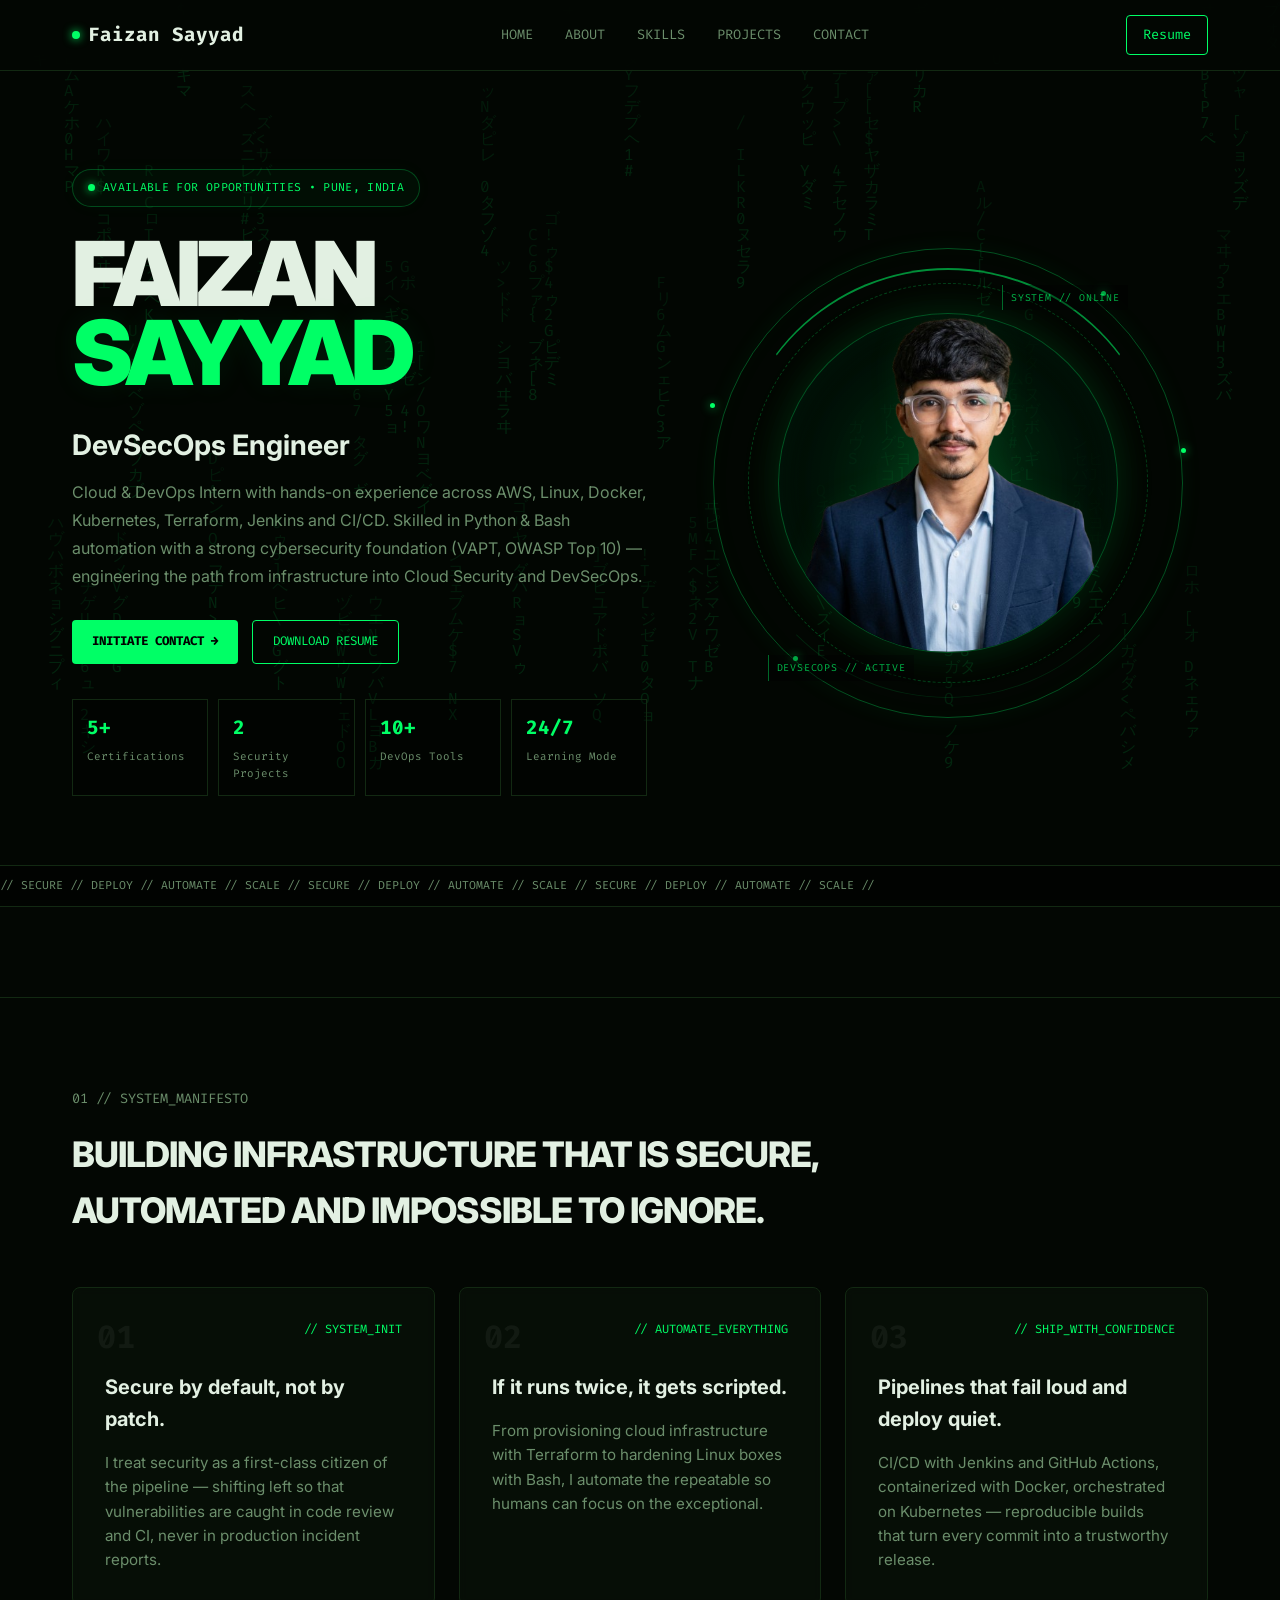
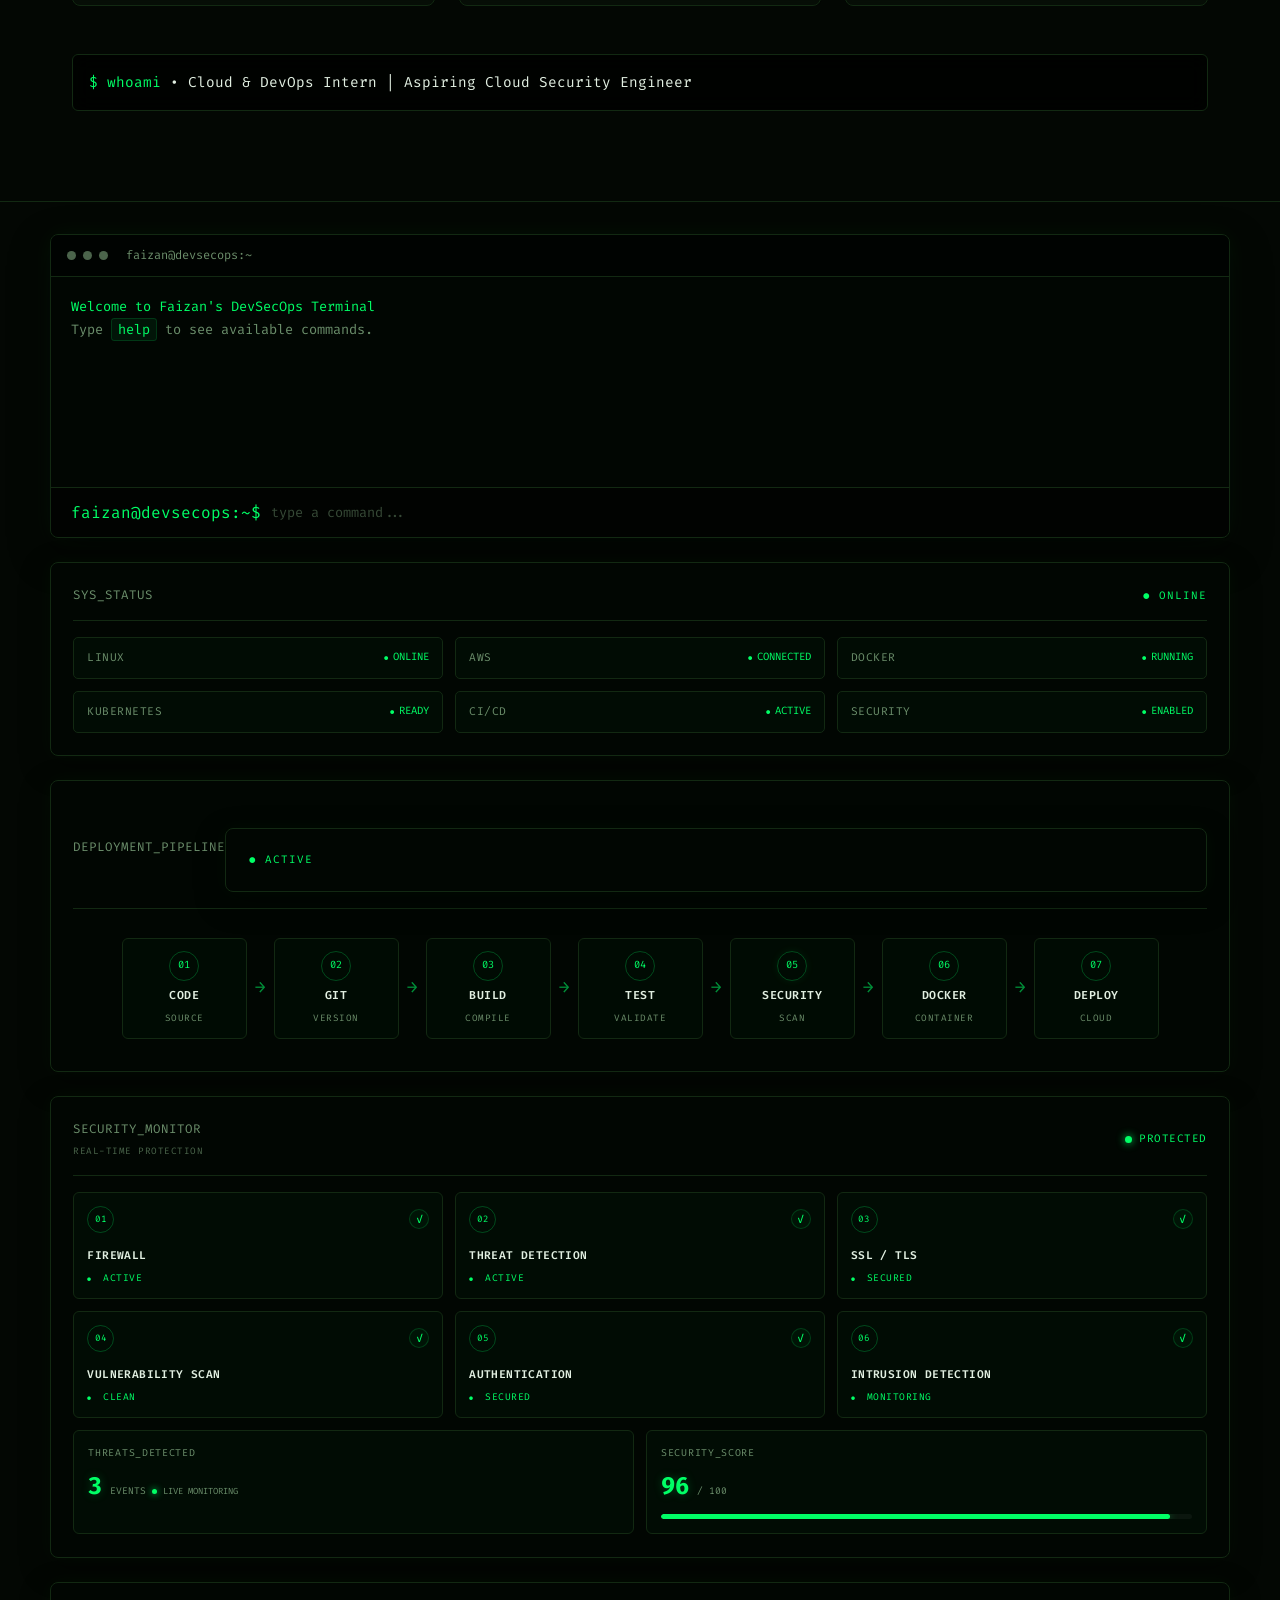
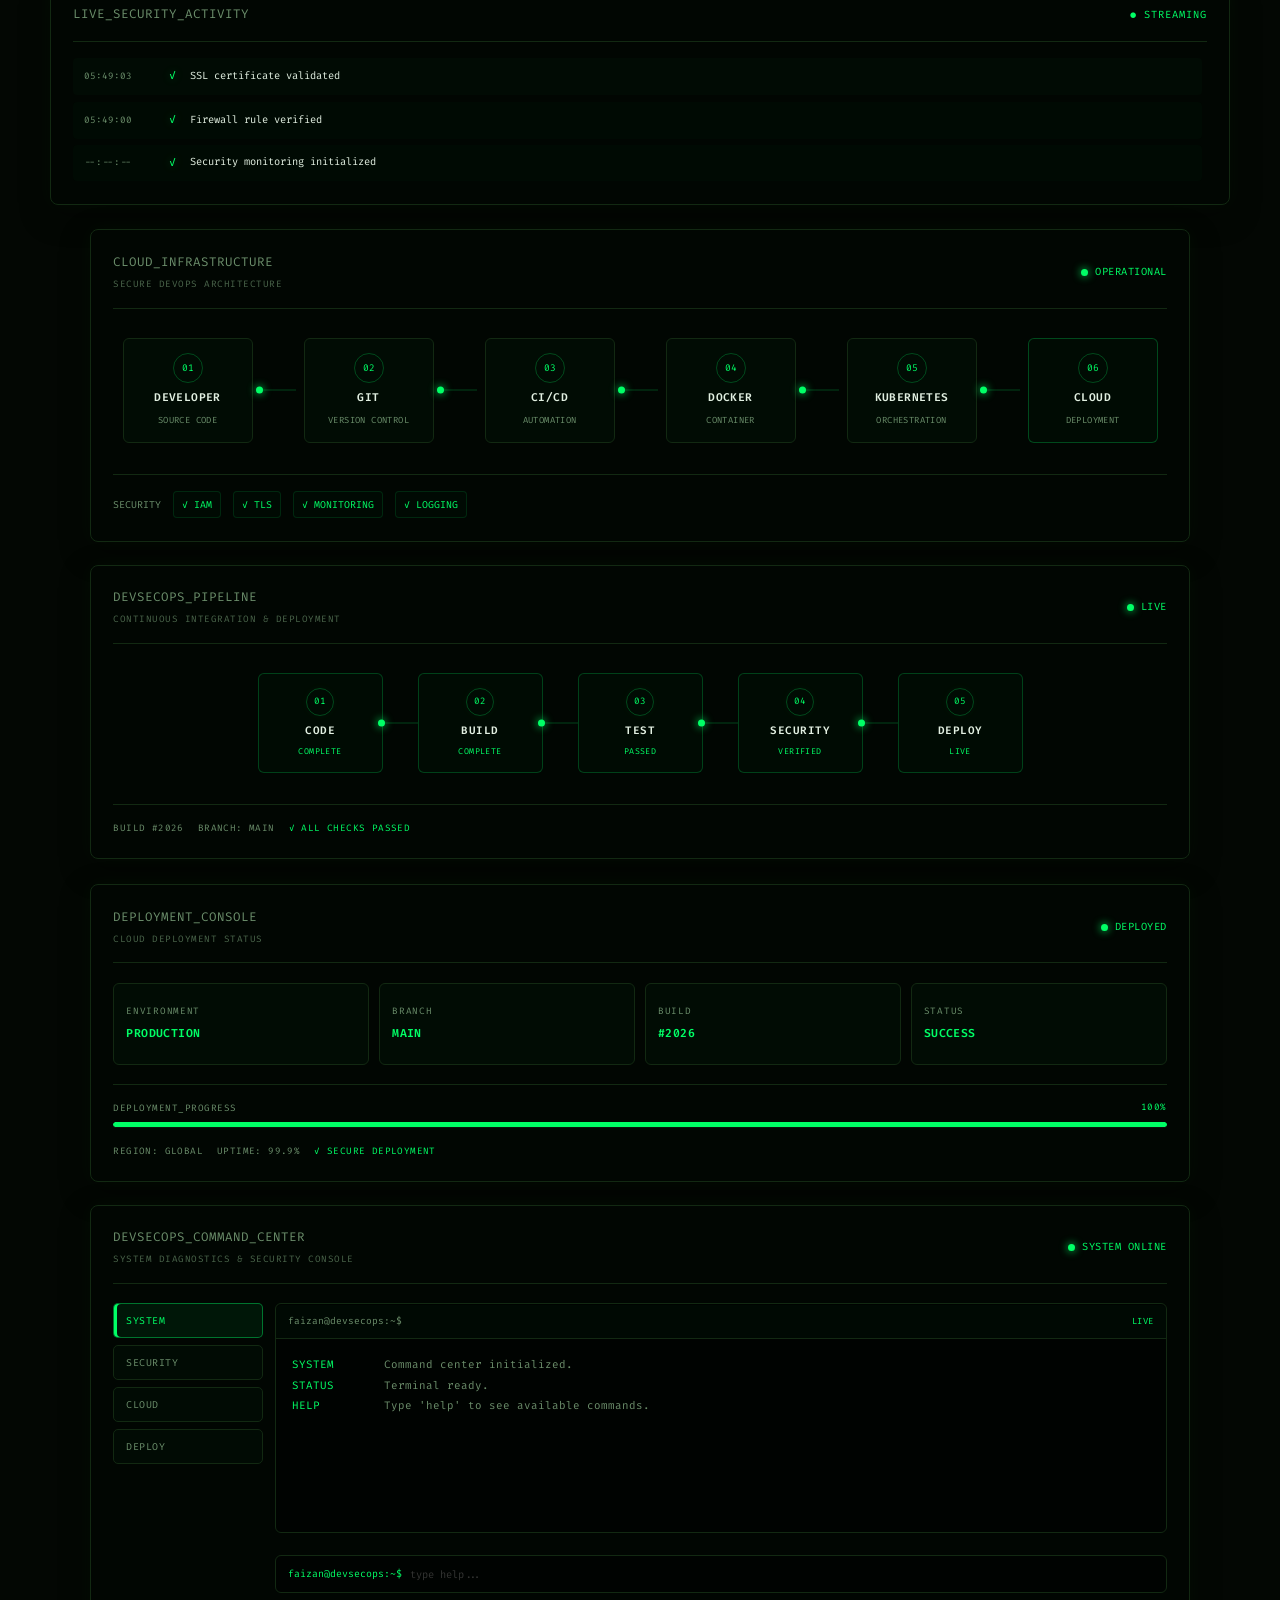
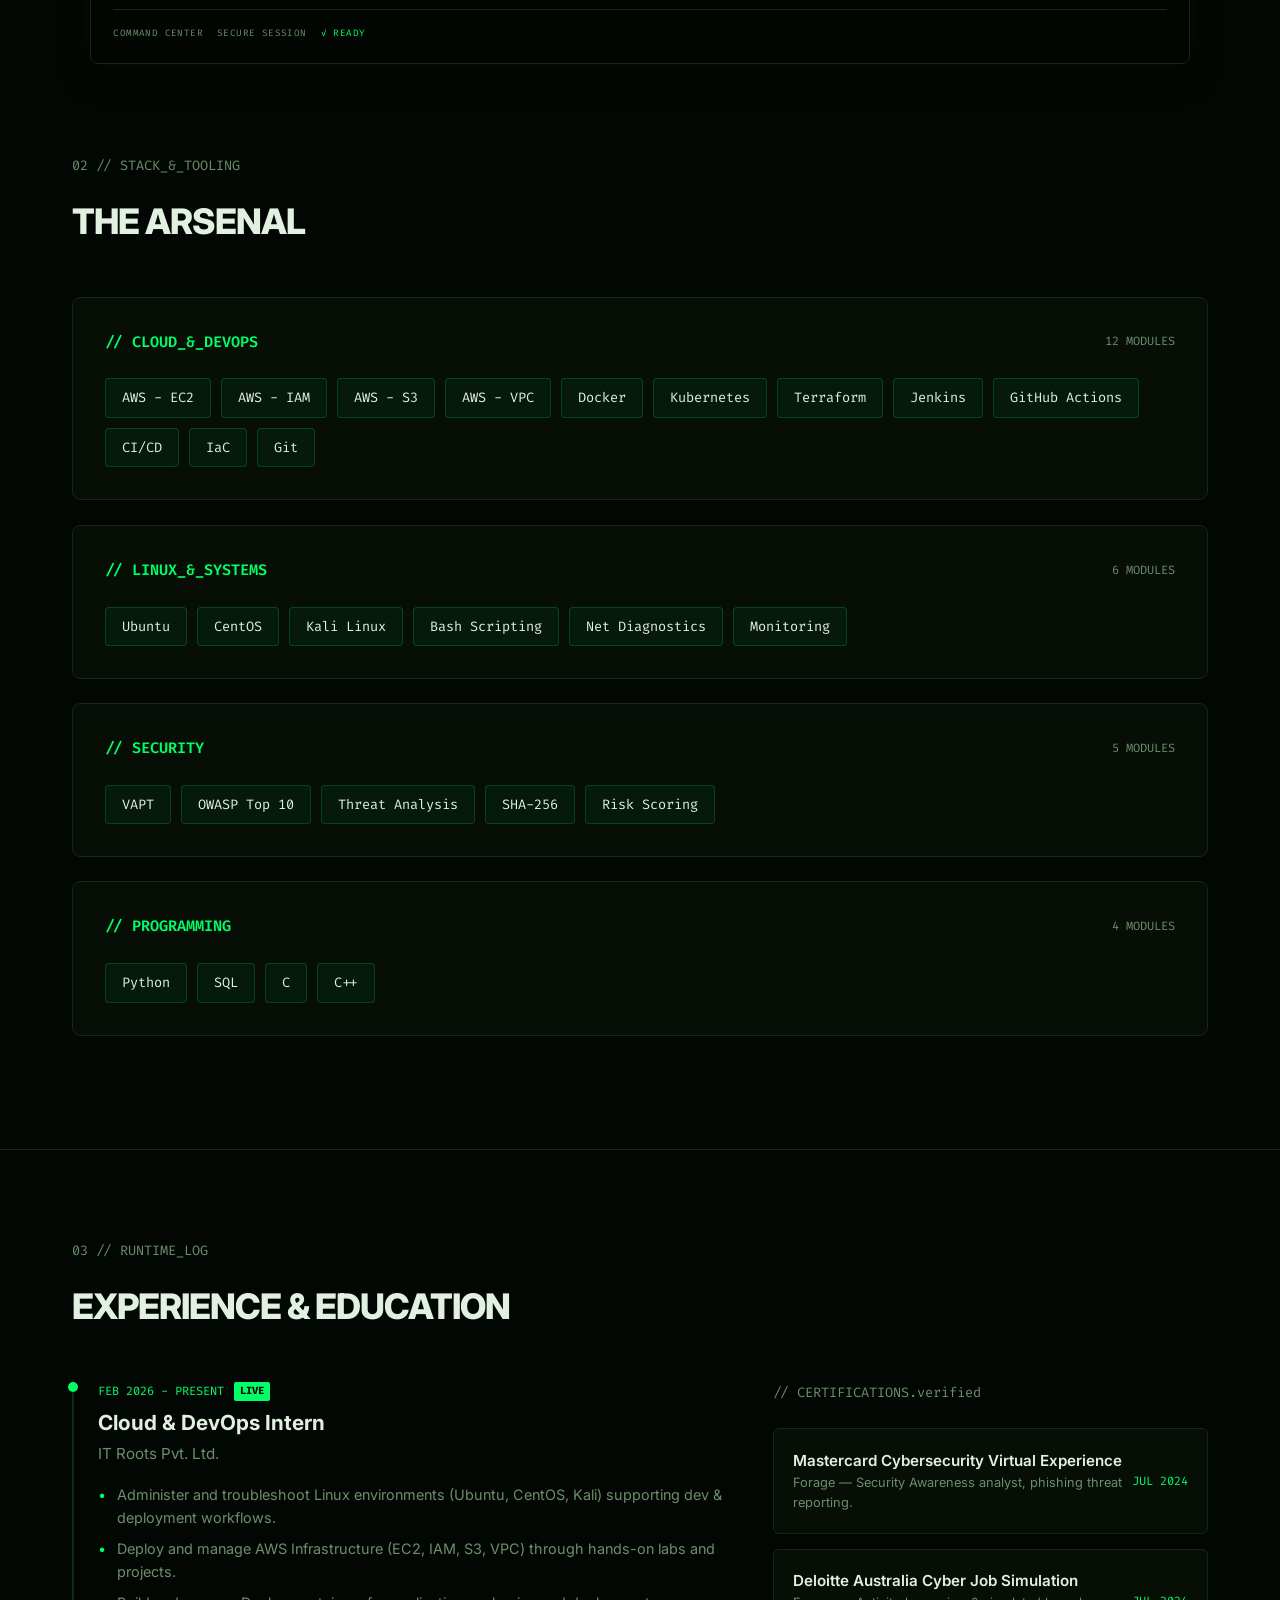
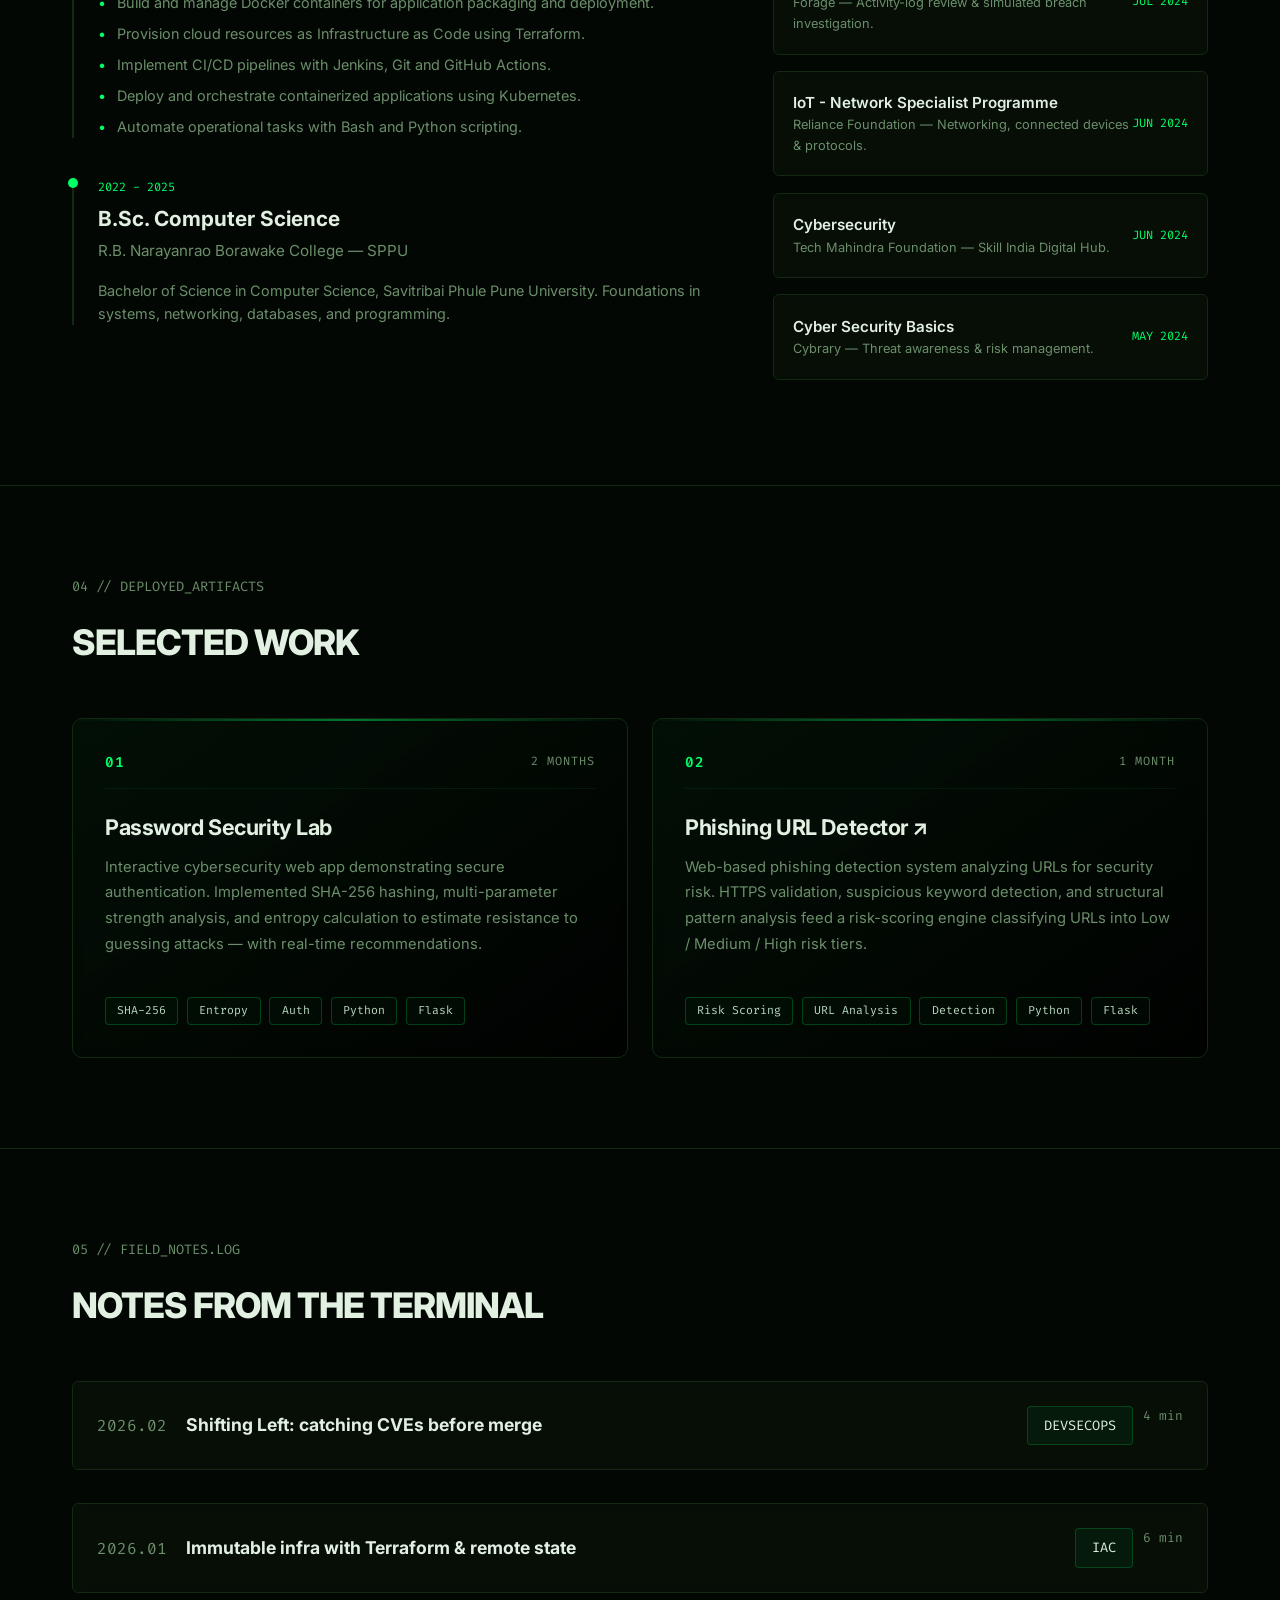
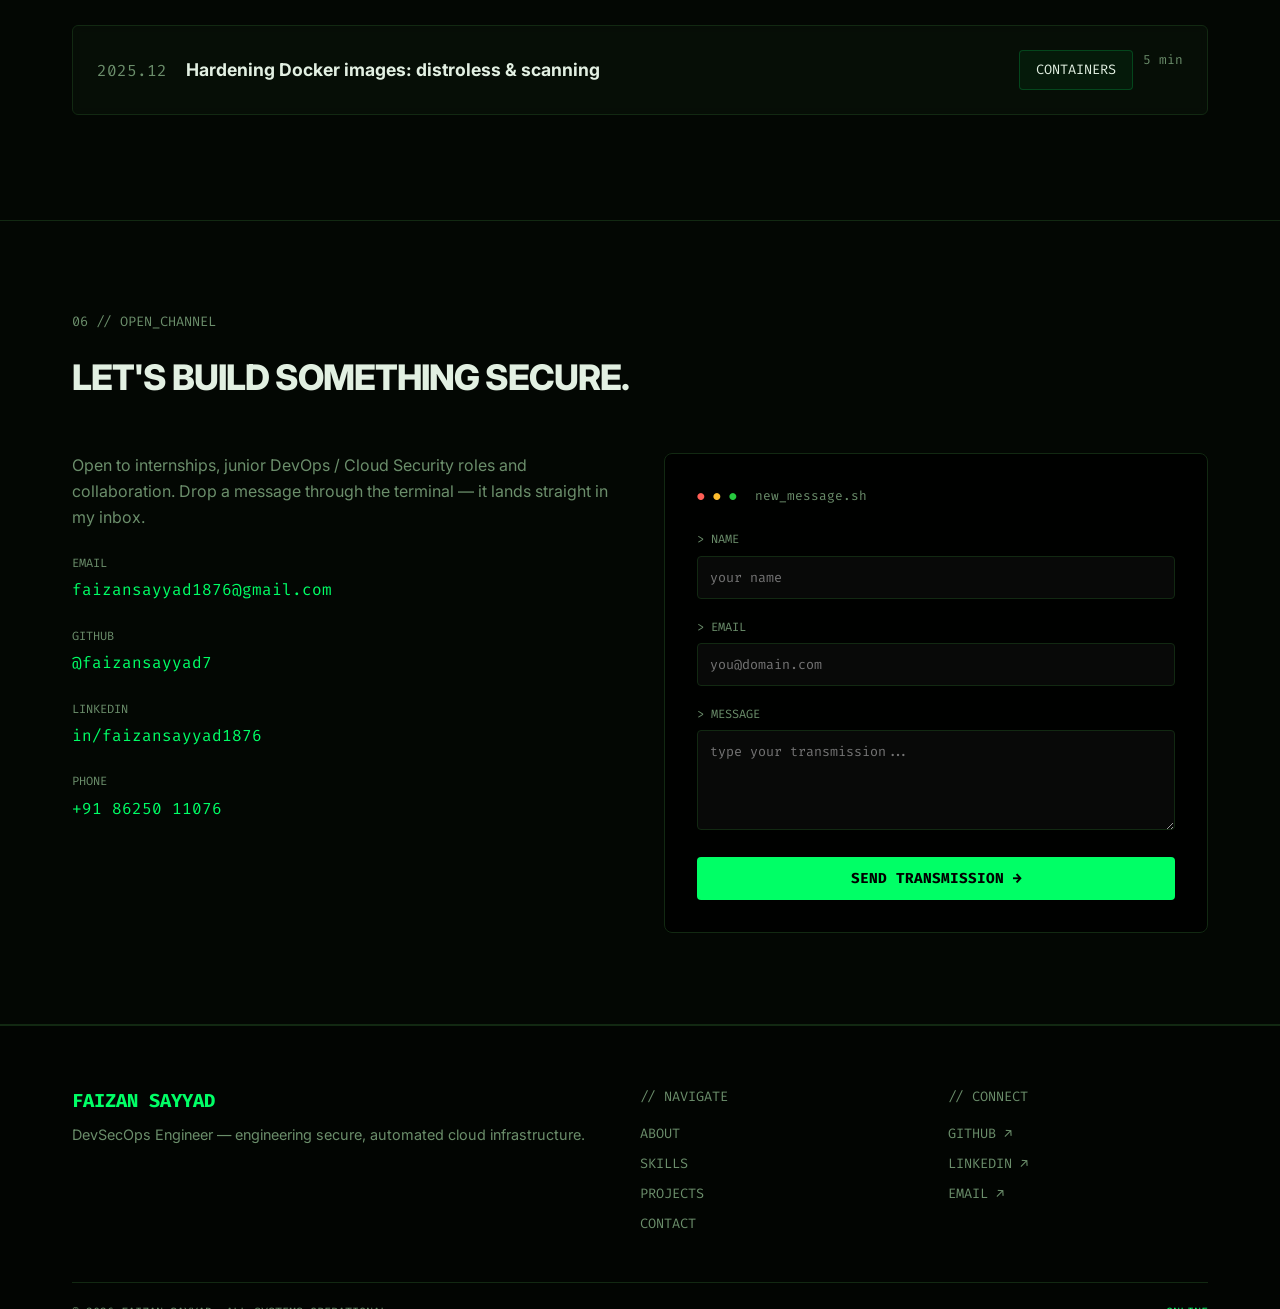
==== commit 40119276: "some changes in hero section" ====
--- a/index.html
+++ b/index.html
@@ -129,58 +129,177 @@
      HERO SECTION
 ========================================= -->
 
-    <section id="hero">
-        <div class="container">
+<section id="hero">
+
+    <div class="container hero-container">
+
+        <!-- ================================
+             LEFT SIDE HERO CONTENT
+        ================================= -->
+
+        <div class="hero-content">
+
             <div class="status-badge">
-                <span class="pulse"></span> AVAILABLE FOR OPPORTUNITIES • PUNE, INDIA
-            </div>
-            
+                <span class="pulse"></span>
+                AVAILABLE FOR OPPORTUNITIES • PUNE, INDIA
+            </div>
+
             <h1 class="hero-title">
                 FAIZAN
                 <span>SAYYAD</span>
             </h1>
 
-            <h2 class="hero-subtitle">DevSecOps Engineer</h2>
+            <h2 class="hero-subtitle">
+                DevSecOps Engineer
+            </h2>
 
             <p class="hero-bio">
-                Cloud & DevOps Intern with hands-on experience across AWS, Linux, Docker, Kubernetes, Terraform, Jenkins and CI/CD. Skilled in Python & Bash automation with a strong cybersecurity foundation (VAPT, OWASP Top 10) — engineering the path from infrastructure into Cloud Security and DevSecOps.
+                Cloud & DevOps Intern with hands-on experience across AWS,
+                Linux, Docker, Kubernetes, Terraform, Jenkins and CI/CD.
+                Skilled in Python & Bash automation with a strong cybersecurity
+                foundation (VAPT, OWASP Top 10) — engineering the path from
+                infrastructure into Cloud Security and DevSecOps.
             </p>
 
             <div class="hero-actions">
-                <a href="#contact" class="btn-solid">INITIATE CONTACT &rarr;</a>
-                <a href="#work" class="btn-outline">DOWNLOAD RESUME</a>
-            </div>
+
+                <a href="#contact" class="btn-solid">
+                    INITIATE CONTACT &rarr;
+                </a>
+
+                <a href="#work" class="btn-outline">
+                    DOWNLOAD RESUME
+                </a>
+
+            </div>
+
+
+            <!-- ================================
+                 HERO STATS
+            ================================= -->
 
             <div class="stats-grid">
+
                 <div class="stat-card">
                     <div class="stat-num">5+</div>
-                    <div class="stat-label">Certifications</div>
-                </div>
+                    <div class="stat-label">
+                        Certifications
+                    </div>
+                </div>
+
                 <div class="stat-card">
                     <div class="stat-num">2</div>
-                    <div class="stat-label">Security Projects</div>
-                </div>
+                    <div class="stat-label">
+                        Security Projects
+                    </div>
+                </div>
+
                 <div class="stat-card">
                     <div class="stat-num">10+</div>
-                    <div class="stat-label">DevOps Tools</div>
-                </div>
+                    <div class="stat-label">
+                        DevOps Tools
+                    </div>
+                </div>
+
                 <div class="stat-card">
                     <div class="stat-num">24/7</div>
-                    <div class="stat-label">Learning Mode</div>
-                </div>
-            </div>
-        </div>
-
-        <div class="ticker-bar">
-            <div class="ticker-content">
-                // SECURE // DEPLOY // AUTOMATE // SCALE // SECURE // DEPLOY // AUTOMATE // SCALE // SECURE // DEPLOY // AUTOMATE // SCALE //
-            </div>
-        </div>
-    </section>
-    <!-- =========================================
+                    <div class="stat-label">
+                        Learning Mode
+                    </div>
+                </div>
+
+            </div>
+
+        </div>
+
+
+        <!-- ================================
+             RIGHT SIDE HUD PROFILE
+        ================================= -->
+
+        <div class="hero-visual">
+
+            <div class="hero-hud">
+
+                <!-- Outer HUD Circle -->
+                <div class="hud-ring hud-ring-outer"></div>
+
+                <!-- Inner HUD Circle -->
+                <div class="hud-ring hud-ring-inner"></div>
+
+                <!-- Decorative rotating ring -->
+                <div class="hud-ring hud-ring-tech"></div>
+
+
+                <!-- Green background glow -->
+                <div class="hud-glow"></div>
+
+
+                <!-- Scanning line -->
+                <div class="hud-scan"></div>
+
+
+                <!-- HUD dots -->
+                <span class="hud-dot dot-1"></span>
+                <span class="hud-dot dot-2"></span>
+                <span class="hud-dot dot-3"></span>
+                <span class="hud-dot dot-4"></span>
+
+
+                <!-- =========================
+                     ACTUAL PROFILE IMAGE
+                ========================== -->
+
+                <div class="hero-photo">
+
+                    <img
+                        src="assets/avatar.png"
+                        alt="Faizan Sayyad"
+                        class="hero-avatar"
+                    >
+
+                </div>
+
+
+                <!-- HUD Labels -->
+
+                <div class="hud-label hud-label-top">
+                    SYSTEM // ONLINE
+                </div>
+
+                <div class="hud-label hud-label-bottom">
+                    DEVSECOPS // ACTIVE
+                </div>
+
+            </div>
+
+        </div>
+
+    </div>
+
+
+    <!-- =====================================
+         HERO TICKER
+    ====================================== -->
+
+    <div class="ticker-bar">
+
+        <div class="ticker-content">
+
+            // SECURE // DEPLOY // AUTOMATE // SCALE //
+            SECURE // DEPLOY // AUTOMATE // SCALE //
+            SECURE // DEPLOY // AUTOMATE // SCALE //
+
+        </div>
+
+    </div>
+
+</section>
+
+
+<!-- =========================================
      END HERO SECTION
 ========================================= -->
-
 
 
     <!-- =========================================
--- a/css/04-hero.css
+++ b/css/04-hero.css
@@ -1,184 +1,1076 @@
-/*==================================================
-  File : 04-hero.css
-  Purpose : Hero Section
-  Author : Faizan Sayyad
-==================================================*/
-
-/* ==========================================
+/* ==================================================
+   04-HERO.CSS
+   DevSecOps Portfolio Hero Section
+   Author: Faizan Sayyad
+================================================== */
+
+
+/* ==================================================
    HERO SECTION
-========================================== */
+================================================== */
 
 #hero {
-    padding-top: 140px;
-    padding-bottom: 60px;
-}
-
-/* ==========================================
+    position: relative;
+
+    min-height: calc(100vh - 70px);
+
+    display: flex;
+    flex-direction: column;
+
+    overflow: hidden;
+
+    background: transparent;
+}
+
+
+/* ==================================================
+   HERO CONTAINER
+================================================== */
+
+.hero-container {
+    position: relative;
+
+    min-height: calc(100vh - 125px);
+
+    display: grid;
+
+    grid-template-columns:
+        minmax(0, 1.05fr)
+        minmax(420px, 0.95fr);
+
+    align-items: center;
+
+    gap: 40px;
+
+    padding-top: 60px;
+    padding-bottom: 50px;
+}
+
+
+/* ==================================================
+   LEFT HERO CONTENT
+================================================== */
+
+.hero-content {
+    position: relative;
+
+    z-index: 20;
+
+    max-width: 700px;
+}
+
+
+/* ==================================================
    STATUS BADGE
-========================================== */
+================================================== */
 
 .status-badge {
     display: inline-flex;
+
     align-items: center;
-    gap: 10px;
+
+    gap: 8px;
+
+    padding: 9px 15px;
+
+    margin-bottom: 28px;
+
+    border: 1px solid rgba(0, 255, 102, 0.25);
+
+    border-radius: 999px;
+
+    background: rgba(0, 255, 102, 0.035);
+
+    color: var(--accent-green);
+
     font-family: var(--font-mono);
-    font-size: 0.8rem;
-    color: var(--accent-green);
-    background: rgba(0, 255, 102, 0.05);
-    border: 1px solid var(--border-color);
-    padding: 6px 14px;
-    border-radius: 20px;
-    margin-bottom: 2rem;
-    transition: 0.3s;
-}
-
-.status-badge:hover {
-    border-color: rgba(0, 255, 102, 0.4);
-    box-shadow: 0 0 10px rgba(0, 255, 102, 0.1);
-}
+
+    font-size: 0.72rem;
+
+    letter-spacing: 0.03em;
+
+    box-shadow:
+        0 0 18px rgba(0, 255, 102, 0.03);
+}
+
+
+/* ==================================================
+   STATUS PULSE
+================================================== */
 
 .pulse {
-    width: 8px;
-    height: 8px;
+    width: 7px;
+    height: 7px;
+
+    flex-shrink: 0;
+
+    border-radius: 50%;
+
     background: var(--accent-green);
-    border-radius: 50%;
-    animation: pulse 1.5s infinite;
-}
-
-@keyframes pulse {
-    0% {
-        transform: scale(0.95);
-        box-shadow: 0 0 0 0 rgba(0, 255, 102, 0.7);
-    }
-
-    70% {
+
+    box-shadow:
+        0 0 8px rgba(0, 255, 102, 0.9);
+
+    animation: pulseGlow 2s ease-in-out infinite;
+}
+
+
+@keyframes pulseGlow {
+
+    0%,
+    100% {
+        opacity: 1;
+
         transform: scale(1);
-        box-shadow: 0 0 0 8px rgba(0, 255, 102, 0);
-    }
-
-    100% {
-        transform: scale(0.95);
-        box-shadow: 0 0 0 0 rgba(0, 255, 102, 0);
-    }
-}
-
-/* ==========================================
-   HERO CONTENT
-========================================== */
+
+        box-shadow:
+            0 0 6px rgba(0, 255, 102, 0.7);
+    }
+
+    50% {
+        opacity: 0.55;
+
+        transform: scale(0.75);
+
+        box-shadow:
+            0 0 14px rgba(0, 255, 102, 1);
+    }
+
+}
+
+
+/* ==================================================
+   HERO TITLE
+================================================== */
 
 .hero-title {
-    font-size: clamp(3.5rem, 8vw, 7rem);
+    margin: 0;
+
+    font-family: var(--font-display);
+
+    font-size: clamp(4rem, 7vw, 7rem);
+
     font-weight: 900;
-    line-height: 0.9;
-    letter-spacing: -2px;
-    margin-bottom: 1.5rem;
-    text-transform: uppercase;
-}
+
+    line-height: 0.88;
+
+    letter-spacing: -0.055em;
+
+    color: var(--text-main);
+}
+
 
 .hero-title span {
     display: block;
+
     color: var(--accent-green);
-    text-shadow: 0 0 30px rgba(0, 255, 102, 0.2);
-}
+
+    text-shadow:
+        0 0 30px rgba(0, 255, 102, 0.08);
+}
+
+
+/* ==================================================
+   HERO SUBTITLE
+================================================== */
 
 .hero-subtitle {
-    font-size: 1.8rem;
+    margin: 30px 0 10px;
+
+    font-family: var(--font-display);
+
+    font-size: clamp(1.5rem, 2.2vw, 2.1rem);
+
     font-weight: 700;
-    margin-bottom: 1.5rem;
-}
+
+    color: var(--text-main);
+}
+
+
+/* ==================================================
+   HERO BIO
+================================================== */
 
 .hero-bio {
-    max-width: 750px;
+    max-width: 650px;
+
+    margin: 0;
+
     color: var(--text-muted);
-    font-size: 1.05rem;
-    margin-bottom: 2.5rem;
-}
-
-/* ==========================================
-   HERO BUTTONS
-========================================== */
+
+    font-family: var(--font-body);
+
+    font-size: 1rem;
+
+    line-height: 1.75;
+}
+
+
+/* ==================================================
+   HERO ACTIONS
+================================================== */
 
 .hero-actions {
     display: flex;
-    gap: 1rem;
-    flex-wrap: wrap;
-    margin-bottom: 4rem;
-}
-
-/* ==========================================
+
+    align-items: center;
+
+    gap: 14px;
+
+    margin-top: 30px;
+}
+
+
+/* ==================================================
+   HERO BUTTONS
+================================================== */
+
+.hero-actions .btn-solid,
+.hero-actions .btn-outline {
+    display: inline-flex;
+
+    align-items: center;
+    justify-content: center;
+
+    min-height: 44px;
+
+    padding: 0 20px;
+
+    text-decoration: none;
+
+    font-family: var(--font-mono);
+
+    font-size: 0.78rem;
+
+    white-space: nowrap;
+
+    transition:
+        transform 0.25s ease,
+        box-shadow 0.25s ease,
+        background 0.25s ease;
+}
+
+
+.hero-actions .btn-solid:hover,
+.hero-actions .btn-outline:hover {
+    transform: translateY(-2px);
+}
+
+
+/* ==================================================
    STATS GRID
-========================================== */
+================================================== */
 
 .stats-grid {
     display: grid;
-    grid-template-columns: repeat(auto-fit, minmax(200px, 1fr));
-    gap: 1rem;
-    margin-bottom: 4rem;
-}
+
+    grid-template-columns:
+        repeat(4, minmax(100px, 1fr));
+
+    gap: 10px;
+
+    margin-top: 35px;
+
+    max-width: 650px;
+}
+
+
+/* ==================================================
+   STAT CARD
+================================================== */
 
 .stat-card {
-    background: var(--bg-card);
+    min-height: 72px;
+
+    padding: 13px 14px;
+
     border: 1px solid var(--border-color);
-    padding: 1.5rem;
-    border-radius: 6px;
-    transition: all 0.4s cubic-bezier(0.175, 0.885, 0.32, 1.275);
-    backdrop-filter: blur(5px);
-}
+
+    background: rgba(0, 0, 0, 0.28);
+
+    transition:
+        border-color 0.25s ease,
+        background 0.25s ease;
+}
+
 
 .stat-card:hover {
-    transform: translateY(-5px);
-    border-color: rgba(0, 255, 102, 0.3);
-    box-shadow:
-        0 10px 20px rgba(0, 0, 0, 0.5),
-        0 0 15px rgba(0, 255, 102, 0.1) inset;
-}
+    border-color: rgba(0, 255, 102, 0.35);
+
+    background:
+        rgba(0, 255, 102, 0.025);
+}
+
+
+/* ==================================================
+   STAT NUMBER
+================================================== */
 
 .stat-num {
     font-family: var(--font-mono);
-    font-size: 2.5rem;
+
+    font-size: 1.2rem;
+
     font-weight: 700;
+
     color: var(--accent-green);
-    line-height: 1;
-    margin-bottom: 0.5rem;
-}
+}
+
+
+/* ==================================================
+   STAT LABEL
+================================================== */
 
 .stat-label {
+    margin-top: 4px;
+
     font-family: var(--font-mono);
-    font-size: 0.75rem;
+
+    font-size: 0.68rem;
+
     color: var(--text-muted);
-    text-transform: uppercase;
-    letter-spacing: 1px;
-}
-
-/* ==========================================
-   TICKER BAR
-========================================== */
+}
+
+
+/* ==================================================
+   RIGHT SIDE HERO VISUAL
+================================================== */
+
+.hero-visual {
+    position: relative;
+
+    width: 100%;
+
+    height: 560px;
+
+    display: flex;
+
+    align-items: center;
+
+    justify-content: center;
+
+    z-index: 5;
+}
+
+
+/* ==================================================
+   HUD MAIN AREA
+================================================== */
+
+.hero-hud {
+    position: relative;
+
+    width: 500px;
+    height: 500px;
+
+    display: flex;
+
+    align-items: center;
+
+    justify-content: center;
+
+    isolation: isolate;
+}
+
+
+/* ==================================================
+   HUD OUTER RING
+================================================== */
+
+.hud-ring {
+    position: absolute;
+
+    left: 50%;
+    top: 50%;
+
+    border-radius: 50%;
+
+    transform: translate(-50%, -50%);
+
+    pointer-events: none;
+}
+
+
+.hud-ring-outer {
+    width: 470px;
+    height: 470px;
+
+    border: 1px solid rgba(0, 255, 102, 0.30);
+
+    box-shadow:
+        0 0 25px rgba(0, 255, 102, 0.05),
+        inset 0 0 25px rgba(0, 255, 102, 0.025);
+
+    animation:
+        hudRotate 22s linear infinite;
+}
+
+
+/* ==================================================
+   HUD INNER RING
+================================================== */
+
+.hud-ring-inner {
+    width: 400px;
+    height: 400px;
+
+    border: 1px dashed rgba(0, 255, 102, 0.24);
+
+    animation:
+        hudRotateReverse 30s linear infinite;
+}
+
+
+/* ==================================================
+   TECH RING
+================================================== */
+
+.hud-ring-tech {
+    width: 430px;
+    height: 430px;
+
+    border-top: 2px solid rgba(0, 255, 102, 0.55);
+
+    border-right: 1px solid transparent;
+
+    border-bottom: 1px solid rgba(0, 255, 102, 0.12);
+
+    border-left: 1px solid transparent;
+
+    animation:
+        hudRotate 15s linear infinite;
+}
+
+
+/* ==================================================
+   GREEN GLOW
+================================================== */
+
+.hud-glow {
+    position: absolute;
+
+    left: 50%;
+    top: 50%;
+
+    width: 390px;
+    height: 390px;
+
+    transform: translate(-50%, -50%);
+
+    border-radius: 50%;
+
+    background:
+        radial-gradient(
+            circle,
+            rgba(0, 255, 102, 0.17) 0%,
+            rgba(0, 255, 102, 0.08) 35%,
+            rgba(0, 255, 102, 0.025) 62%,
+            transparent 75%
+        );
+
+    filter: blur(10px);
+
+    z-index: -2;
+
+    pointer-events: none;
+}
+
+
+/* ==================================================
+   PROFILE PHOTO CIRCLE
+================================================== */
+
+.hero-photo {
+    position: relative;
+
+    width: 340px;
+    height: 340px;
+
+    display: flex;
+
+    align-items: flex-end;
+
+    justify-content: center;
+
+    border-radius: 50%;
+
+    overflow: hidden;
+
+    background:
+        radial-gradient(
+            circle at center,
+            rgba(0, 255, 102, 0.10),
+            rgba(0, 10, 5, 0.92) 72%
+        );
+
+    border:
+        1px solid rgba(0, 255, 102, 0.30);
+
+    box-shadow:
+        0 0 35px rgba(0, 255, 102, 0.10),
+        inset 0 0 35px rgba(0, 255, 102, 0.07);
+
+    z-index: 5;
+}
+
+
+/* ==================================================
+   PROFILE IMAGE
+================================================== */
+
+.hero-avatar {
+    position: absolute;
+
+    left: 50%;
+    bottom: -1px;
+
+    transform: translateX(-50%);
+
+    width: 350px;
+
+    max-width: none;
+
+    height: auto;
+
+    display: block;
+
+    object-fit: contain;
+
+    z-index: 6;
+
+    filter:
+        drop-shadow(
+            0 0 14px rgba(0, 255, 102, 0.06)
+        );
+}
+
+
+/* ==================================================
+   HUD SCANNING LINE
+================================================== */
+
+.hud-scan {
+    position: absolute;
+
+    left: 50%;
+    top: 50%;
+
+    width: 385px;
+
+    height: 1px;
+
+    transform:
+        translate(-50%, -170px);
+
+    background:
+        linear-gradient(
+            90deg,
+            transparent,
+            rgba(0, 255, 102, 0.65),
+            transparent
+        );
+
+    opacity: 0;
+
+    z-index: 10;
+
+    pointer-events: none;
+
+    animation:
+        hudScan 5s ease-in-out infinite;
+}
+
+
+/* ==================================================
+   HUD DOTS
+================================================== */
+
+.hud-dot {
+    position: absolute;
+
+    width: 5px;
+    height: 5px;
+
+    border-radius: 50%;
+
+    background: var(--accent-green);
+
+    box-shadow:
+        0 0 10px rgba(0, 255, 102, 0.85);
+
+    z-index: 12;
+}
+
+
+.dot-1 {
+    top: 58px;
+    right: 92px;
+}
+
+
+.dot-2 {
+    top: 215px;
+    right: 12px;
+}
+
+
+.dot-3 {
+    bottom: 72px;
+    left: 95px;
+}
+
+
+.dot-4 {
+    top: 170px;
+    left: 12px;
+}
+
+
+/* ==================================================
+   HUD LABELS
+================================================== */
+
+.hud-label {
+    position: absolute;
+
+    font-family: var(--font-mono);
+
+    font-size: 0.62rem;
+
+    letter-spacing: 0.08em;
+
+    color: rgba(0, 255, 102, 0.70);
+
+    white-space: nowrap;
+
+    z-index: 15;
+
+    padding: 5px 8px;
+
+    border-left: 1px solid rgba(0, 255, 102, 0.4);
+
+    background:
+        rgba(0, 0, 0, 0.35);
+}
+
+
+.hud-label-top {
+    top: 52px;
+    right: 70px;
+}
+
+
+.hud-label-bottom {
+    bottom: 52px;
+    left: 70px;
+}
+
+
+/* ==================================================
+   HUD ROTATION
+================================================== */
+
+@keyframes hudRotate {
+
+    from {
+        transform:
+            translate(-50%, -50%)
+            rotate(0deg);
+    }
+
+    to {
+        transform:
+            translate(-50%, -50%)
+            rotate(360deg);
+    }
+
+}
+
+
+@keyframes hudRotateReverse {
+
+    from {
+        transform:
+            translate(-50%, -50%)
+            rotate(360deg);
+    }
+
+    to {
+        transform:
+            translate(-50%, -50%)
+            rotate(0deg);
+    }
+
+}
+
+
+/* ==================================================
+   HUD SCAN ANIMATION
+================================================== */
+
+@keyframes hudScan {
+
+    0% {
+        opacity: 0;
+
+        transform:
+            translate(-50%, -170px);
+    }
+
+    15% {
+        opacity: 0.5;
+    }
+
+    50% {
+        opacity: 0.25;
+
+        transform:
+            translate(-50%, 170px);
+    }
+
+    75% {
+        opacity: 0;
+    }
+
+    100% {
+        opacity: 0;
+
+        transform:
+            translate(-50%, -170px);
+    }
+
+}
+
+
+/* ==================================================
+   HERO TICKER
+================================================== */
 
 .ticker-bar {
-    background: rgba(0, 255, 102, 0.03);
-    border-top: 1px solid var(--border-color);
-    border-bottom: 1px solid var(--border-color);
-    padding: 12px 0;
+    position: relative;
+
+    width: 100%;
+
     overflow: hidden;
+
+    border-top:
+        1px solid var(--border-color);
+
+    border-bottom:
+        1px solid var(--border-color);
+
+    background:
+        rgba(0, 0, 0, 0.35);
+
+    z-index: 20;
+}
+
+
+.ticker-content {
+    width: max-content;
+
+    padding: 11px 0;
+
+    font-family: var(--font-mono);
+
+    font-size: 0.72rem;
+
+    color: var(--text-muted);
+
     white-space: nowrap;
-    font-family: var(--font-mono);
-    color: var(--accent-green);
-    font-size: 0.9rem;
-    letter-spacing: 2px;
-    box-shadow: 0 0 10px rgba(0, 255, 102, 0.05) inset;
-}
-
-.ticker-content {
-    display: inline-block;
-    animation: ticker 25s linear infinite;
-}
-
-@keyframes ticker {
-    0% {
+
+    animation:
+        tickerMove 25s linear infinite;
+}
+
+
+@keyframes tickerMove {
+
+    from {
         transform: translateX(0);
     }
 
-    100% {
-        transform: translateX(-50%);
-    }
+    to {
+        transform: translateX(-30%);
+    }
+
+}
+
+
+/* ==================================================
+   TABLET
+================================================== */
+
+@media (max-width: 1100px) {
+
+    .hero-container {
+        grid-template-columns:
+            minmax(0, 1fr)
+            minmax(360px, 0.8fr);
+
+        gap: 20px;
+    }
+
+
+    .hero-title {
+        font-size: clamp(4rem, 8vw, 6rem);
+    }
+
+
+    .hero-visual {
+        height: 500px;
+    }
+
+
+    .hero-hud {
+        width: 430px;
+        height: 430px;
+    }
+
+
+    .hud-ring-outer {
+        width: 410px;
+        height: 410px;
+    }
+
+
+    .hud-ring-inner {
+        width: 350px;
+        height: 350px;
+    }
+
+
+    .hud-ring-tech {
+        width: 375px;
+        height: 375px;
+    }
+
+
+    .hud-glow {
+        width: 340px;
+        height: 340px;
+    }
+
+
+    .hero-photo {
+        width: 295px;
+        height: 295px;
+    }
+
+
+    .hero-avatar {
+        width: 330px;
+    }
+
+}
+
+
+/* ==================================================
+   MOBILE
+================================================== */
+
+@media (max-width: 800px) {
+
+    #hero {
+        min-height: auto;
+    }
+
+
+    .hero-container {
+        min-height: auto;
+
+        display: flex;
+
+        flex-direction: column;
+
+        align-items: stretch;
+
+        padding-top: 45px;
+
+        padding-bottom: 30px;
+    }
+
+
+    .hero-content {
+        width: 100%;
+
+        max-width: none;
+    }
+
+
+    .hero-title {
+        font-size: clamp(3.6rem, 15vw, 6rem);
+    }
+
+
+    .hero-subtitle {
+        margin-top: 24px;
+
+        font-size: 1.5rem;
+    }
+
+
+    .hero-bio {
+        font-size: 0.9rem;
+
+        line-height: 1.7;
+    }
+
+
+    .stats-grid {
+        grid-template-columns:
+            repeat(2, 1fr);
+
+        max-width: none;
+    }
+
+
+    .hero-visual {
+        width: 100%;
+
+        height: 390px;
+
+        margin-top: 15px;
+    }
+
+
+    .hero-hud {
+        width: 330px;
+        height: 330px;
+    }
+
+
+    .hud-ring-outer {
+        width: 320px;
+        height: 320px;
+    }
+
+
+    .hud-ring-inner {
+        width: 275px;
+        height: 275px;
+    }
+
+
+    .hud-ring-tech {
+        width: 295px;
+        height: 295px;
+    }
+
+
+    .hud-glow {
+        width: 285px;
+        height: 285px;
+    }
+
+
+    .hero-photo {
+        width: 245px;
+        height: 245px;
+    }
+
+
+    .hero-avatar {
+        width: 275px;
+    }
+
+
+    .hud-label {
+        display: none;
+    }
+
+
+    .hud-dot {
+        display: none;
+    }
+
+
+    .hud-scan {
+        width: 280px;
+    }
+
+}
+
+
+/* ==================================================
+   SMALL MOBILE
+================================================== */
+
+@media (max-width: 480px) {
+
+    .hero-actions {
+        flex-direction: column;
+
+        align-items: stretch;
+    }
+
+
+    .hero-actions .btn-solid,
+    .hero-actions .btn-outline {
+        width: 100%;
+    }
+
+
+    .stats-grid {
+        gap: 8px;
+    }
+
+
+    .stat-card {
+        min-height: 65px;
+
+        padding: 10px;
+    }
+
+
+    .stat-label {
+        font-size: 0.6rem;
+    }
+
+
+    .hero-visual {
+        height: 340px;
+    }
+
+
+    .hero-hud {
+        width: 290px;
+        height: 290px;
+    }
+
+
+    .hud-ring-outer {
+        width: 280px;
+        height: 280px;
+    }
+
+
+    .hud-ring-inner {
+        width: 240px;
+        height: 240px;
+    }
+
+
+    .hud-ring-tech {
+        width: 260px;
+        height: 260px;
+    }
+
+
+    .hud-glow {
+        width: 250px;
+        height: 250px;
+    }
+
+
+    .hero-photo {
+        width: 215px;
+        height: 215px;
+    }
+
+
+    .hero-avatar {
+        width: 245px;
+    }
+
 }
